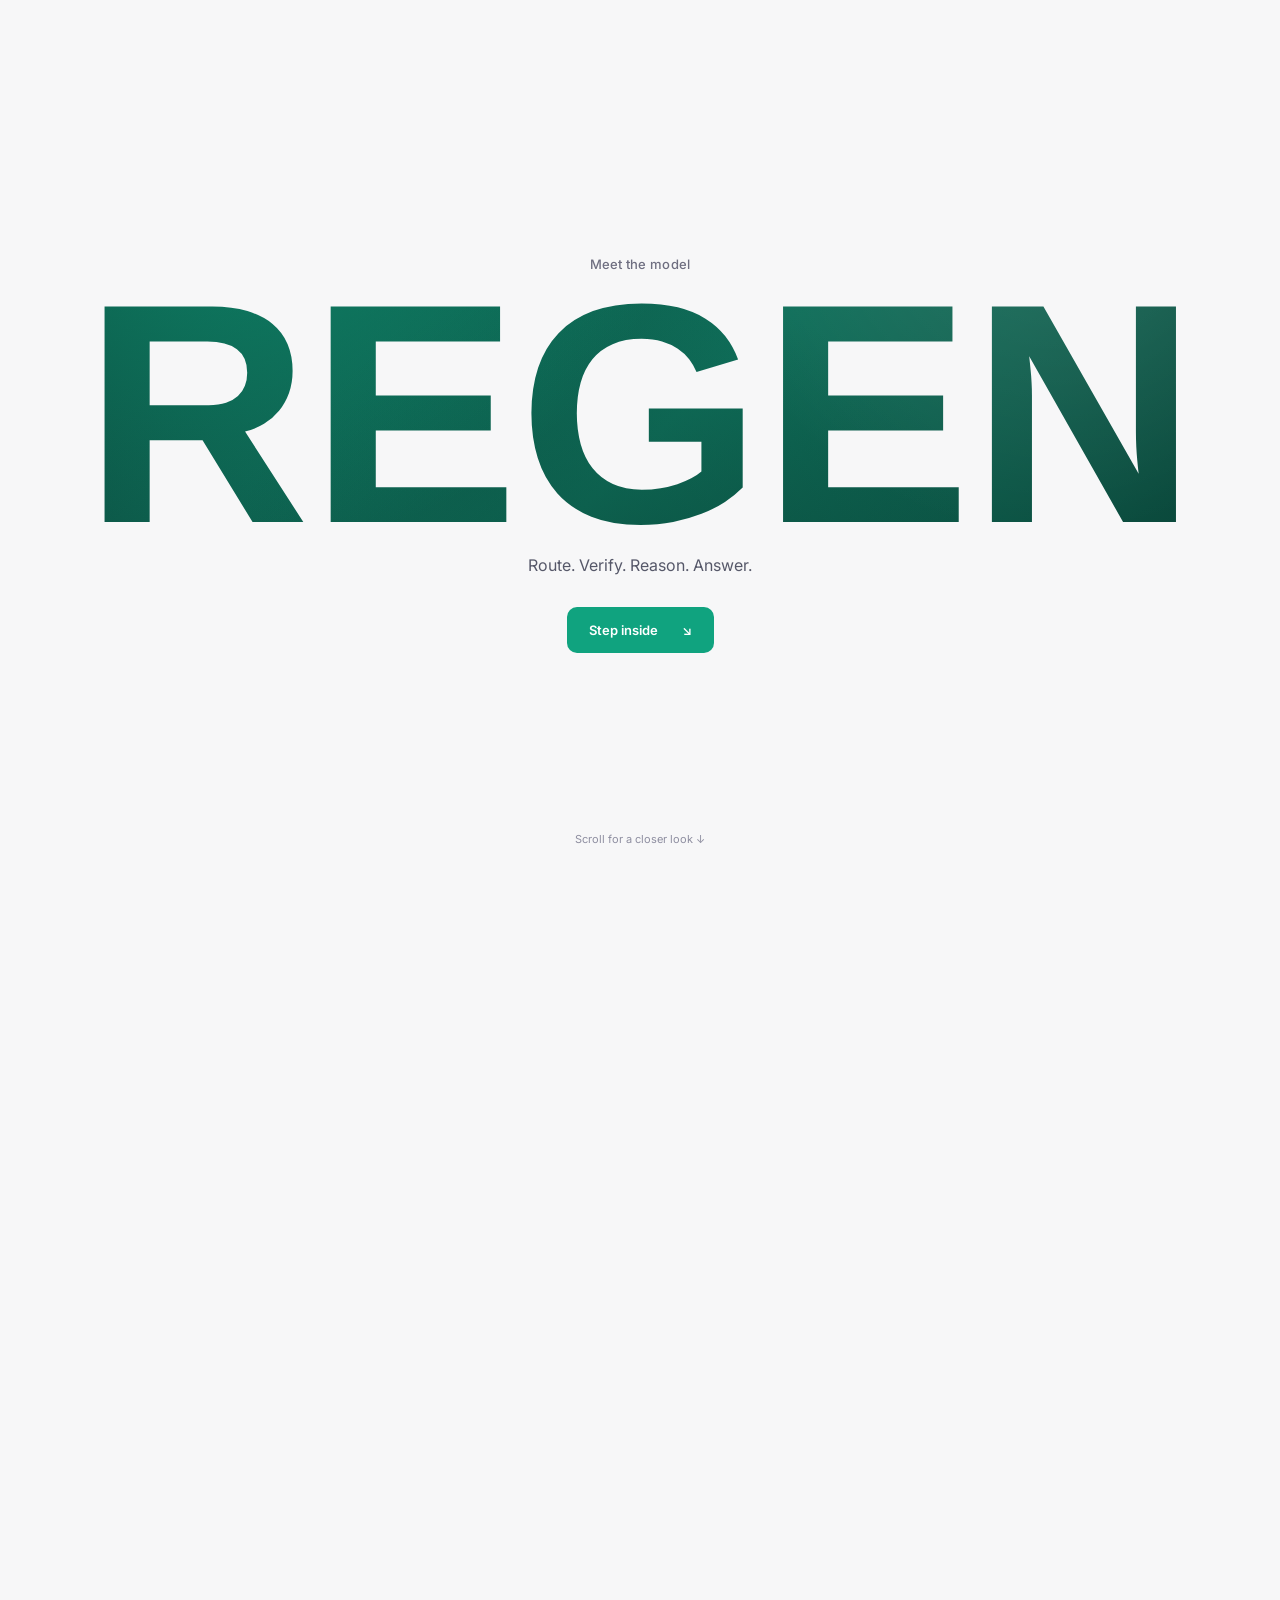
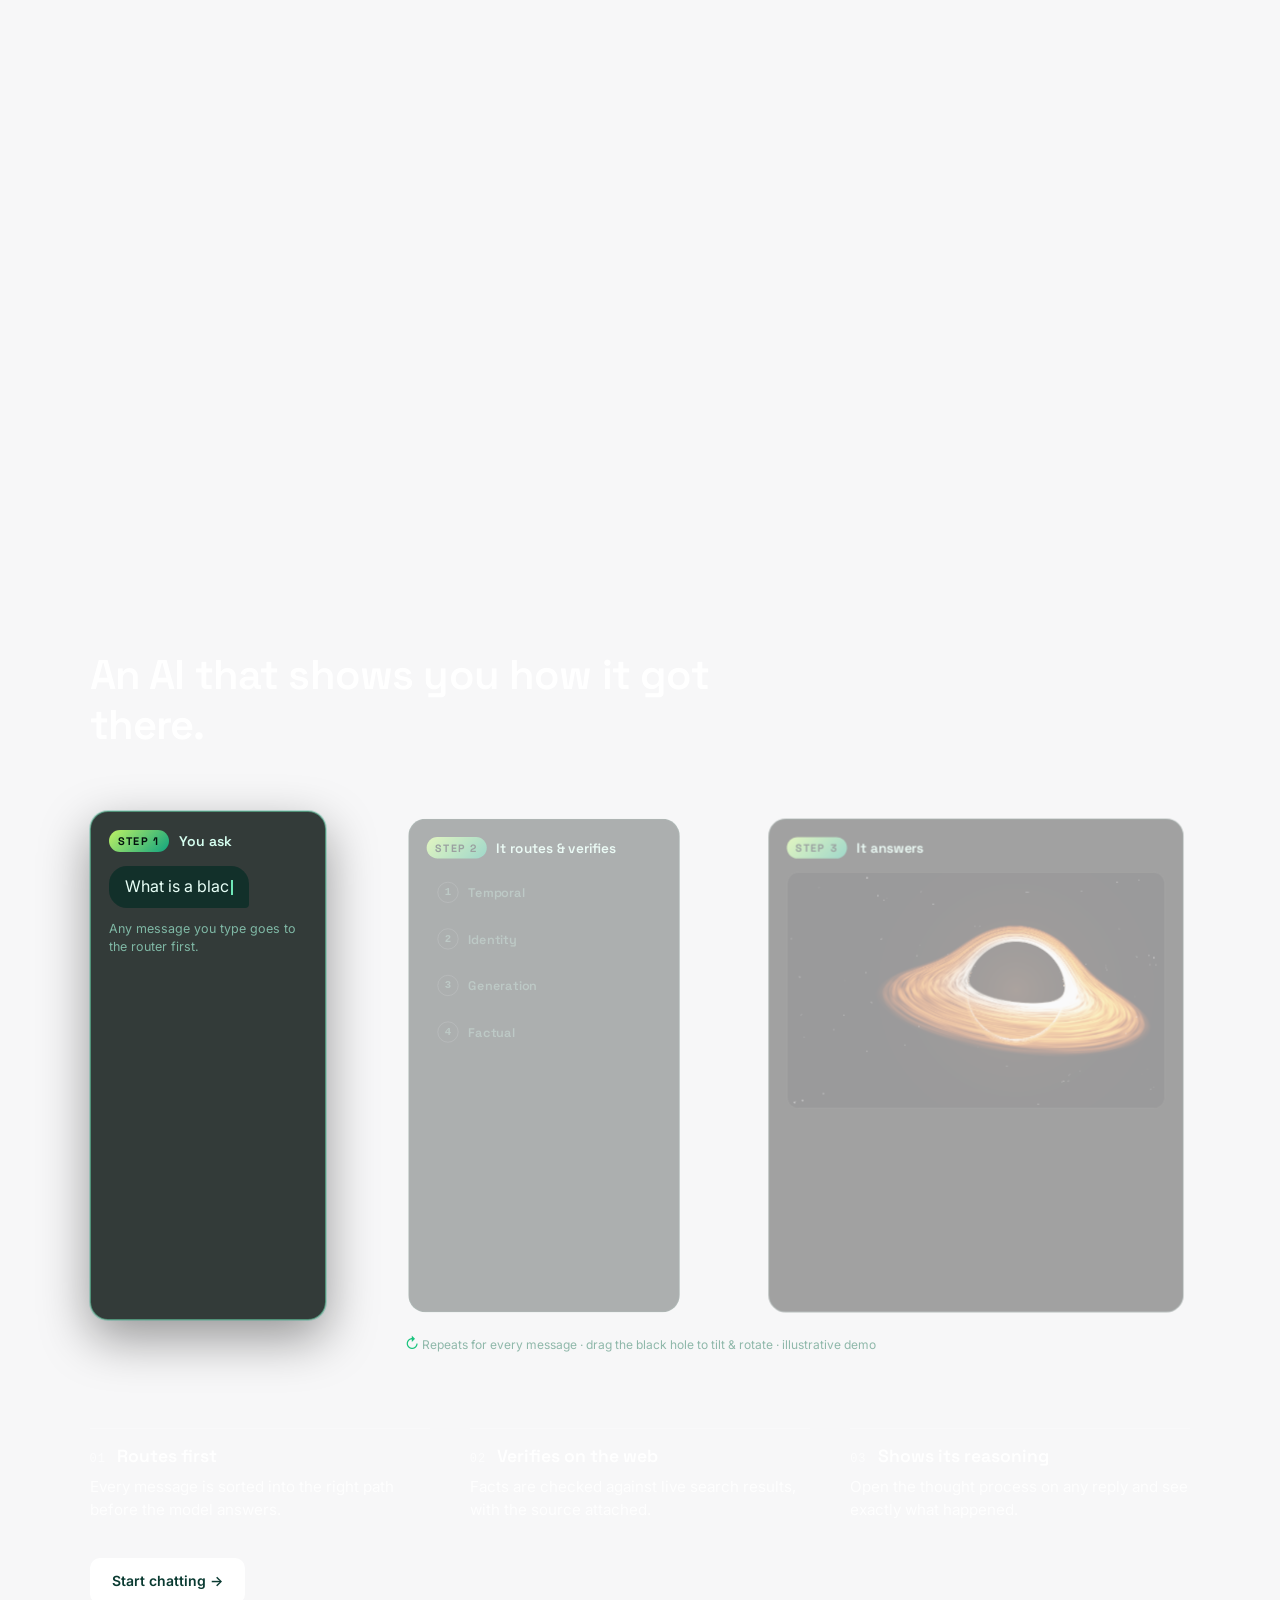
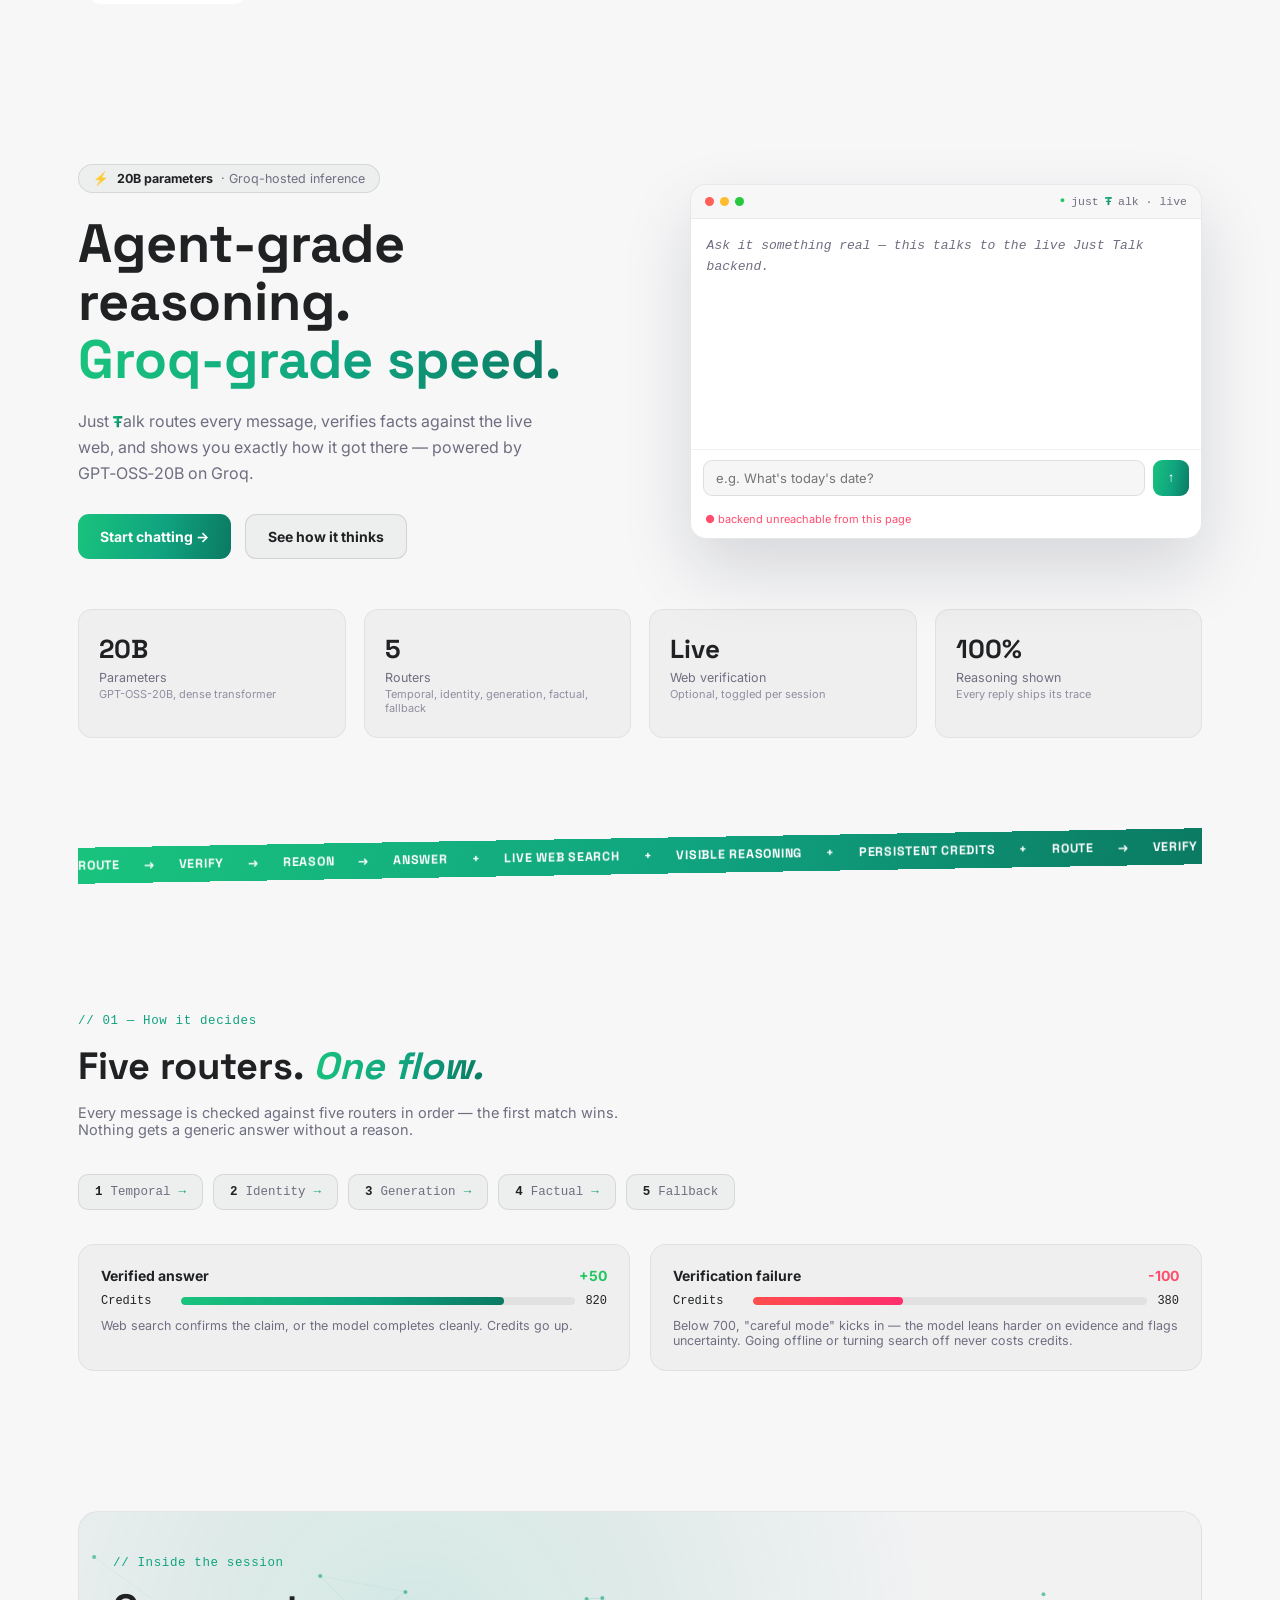
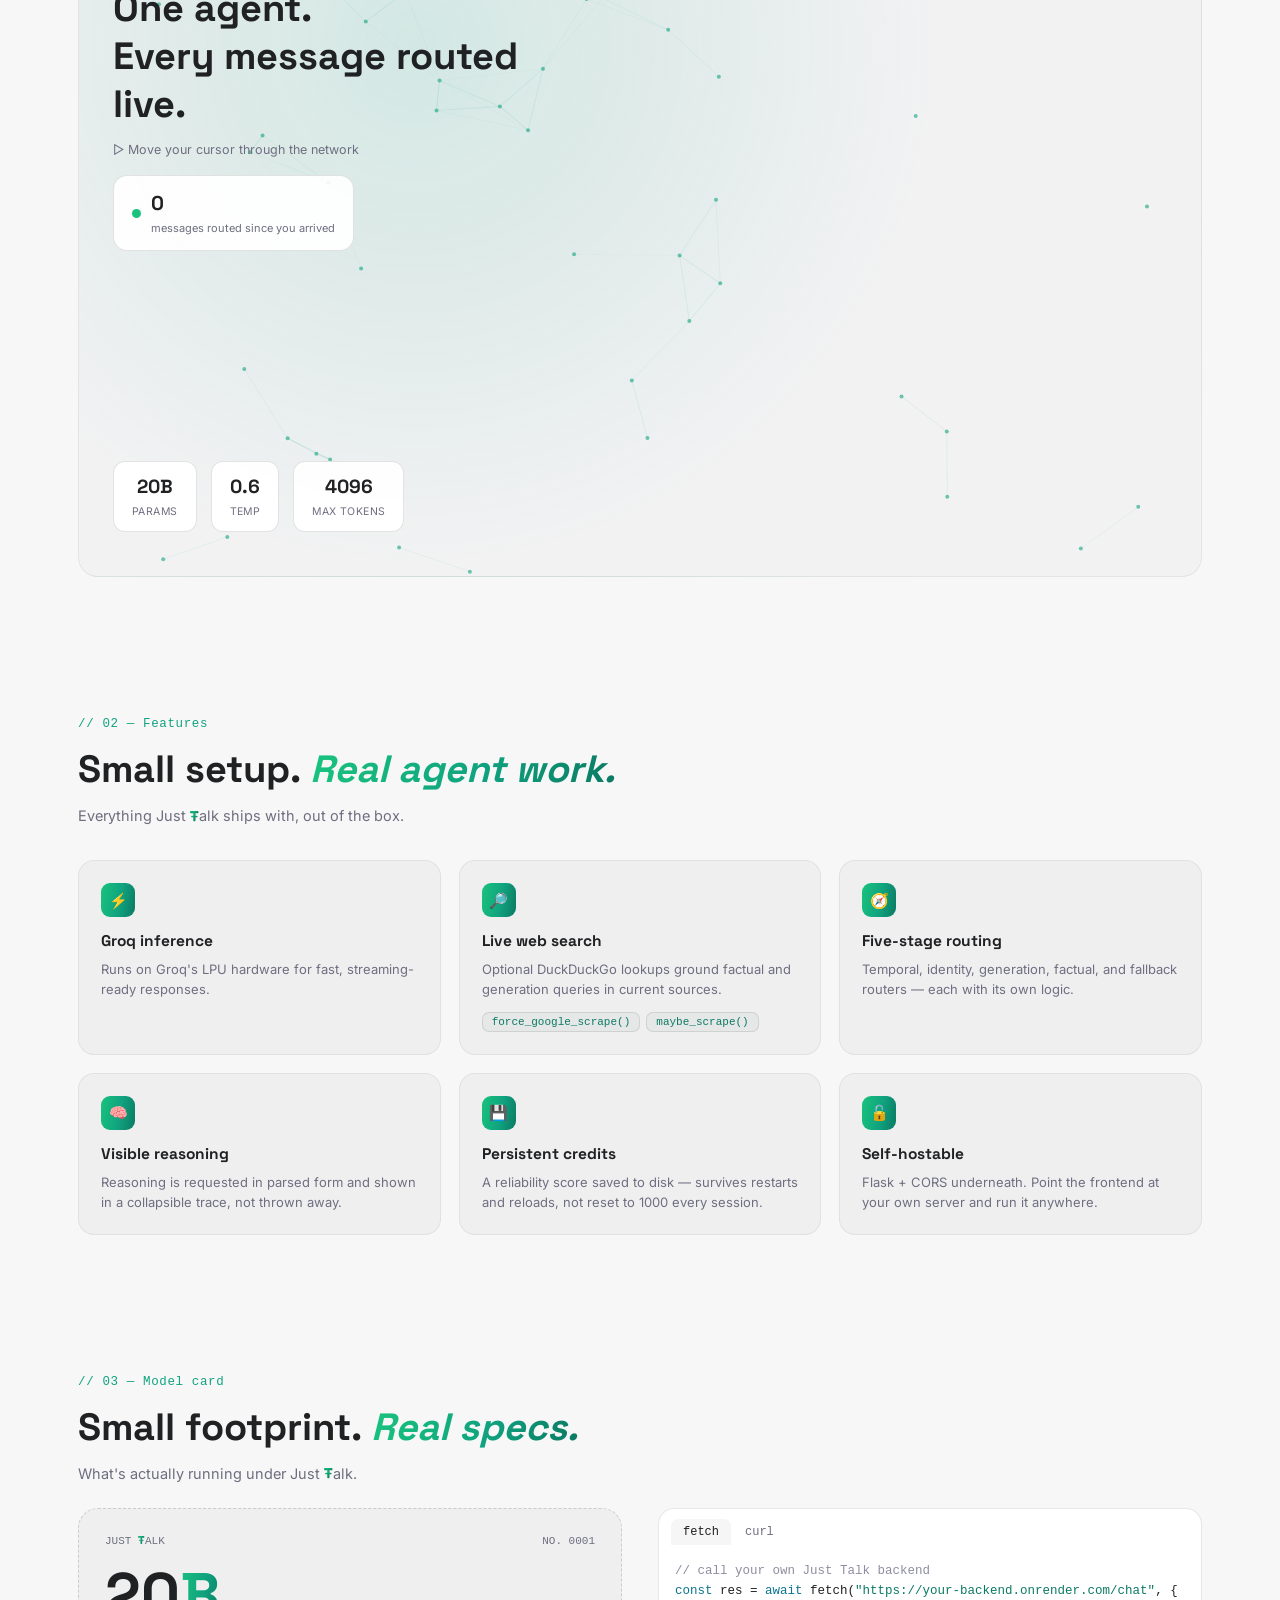
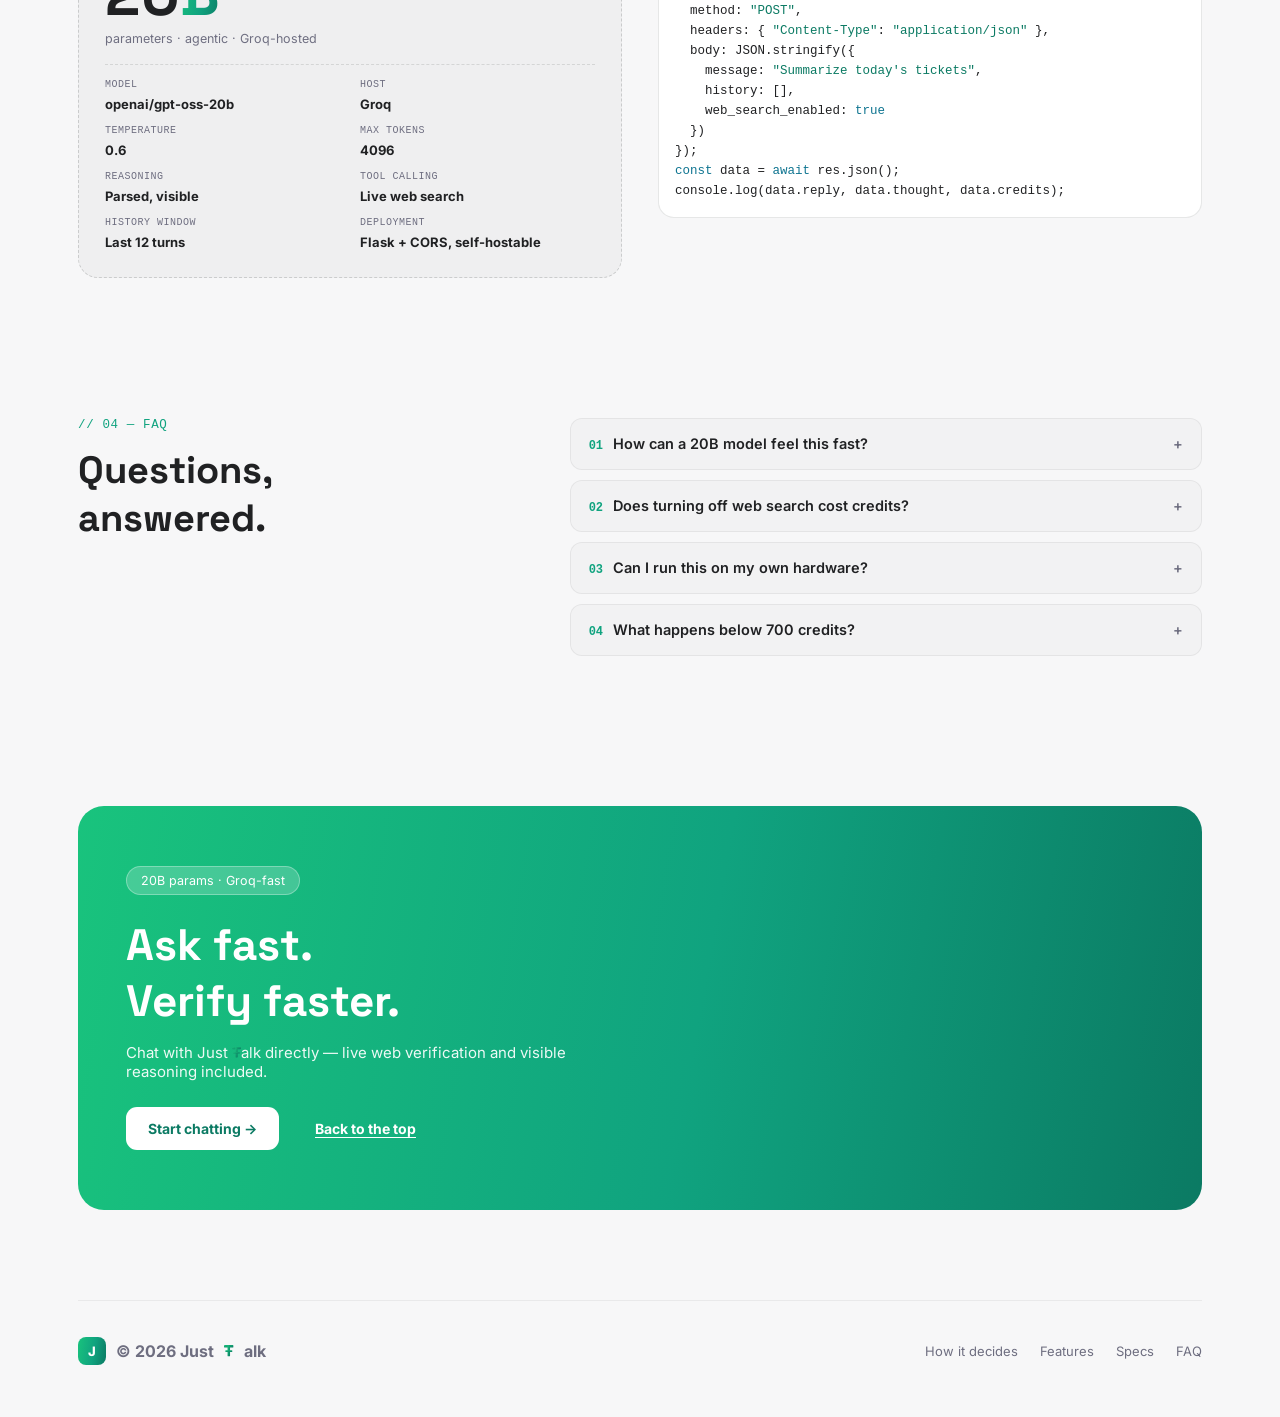
==== frontend/index.html @ a936b351 "update ui and landing demo" ====
<!DOCTYPE html>
<html lang="en">
<head>
<meta charset="UTF-8">
<meta name="viewport" content="width=device-width, initial-scale=1.0, maximum-scale=1">
<title>Just Talk — Agent-grade reasoning. Groq-grade speed.</title>
<link rel="preconnect" href="https://fonts.googleapis.com">
<link rel="preconnect" href="https://fonts.gstatic.com" crossorigin>
<link href="https://fonts.googleapis.com/css2?family=Space+Grotesk:wght@400;500;600;700&family=Inter:wght@400;500;600&display=swap" rel="stylesheet">
<link rel="stylesheet" href="index.css">




</head>
<body>
<svg width="0" height="0" style="position:absolute" aria-hidden="true"><defs><linearGradient id="tg" x1="0" y1="0" x2="1" y2="1"><stop offset="0" style="stop-color:var(--orange)"/><stop offset="1" style="stop-color:var(--violet)"/></linearGradient><symbol id="tsym" viewBox="0 0 20 24"><g fill="url(#tg)"><rect x="0" y="0" width="20" height="5.2" rx="1.8"/><rect x="7.4" y="0" width="5.2" height="24" rx="1.8"/><rect x="2.6" y="11.2" width="14.8" height="3.4" rx="1.4"/></g></symbol></defs></svg>

<div class="bg-glow"><span class="g1"></span><span class="g2"></span></div>

<header>
  <nav>
    <div class="brand"><span class="brand-mark">J</span> Just <svg class="tglyph" aria-hidden="true" viewBox="0 0 20 24"><use href="#tsym"/></svg>alk</div>
    <div class="nav-links nav-mobile-hide">
      <a href="#router">How it decides</a>
      <a href="#features">Features</a>
      <a href="#specs">Specs</a>
      <a href="#faq">FAQ</a>
    </div>
    <button class="theme-toggle" id="themeToggle" type="button" aria-label="Switch to light mode" title="Switch theme">
  <span class="theme-icon moon">☾</span><span class="theme-icon sun">☀</span>
</button>
<a class="nav-cta" href="app.html">Launch app →</a>
  </nav>
</header>

<!-- ================= REGEN PORTAL (scroll intro) ================= -->
<div id="regen-portal"></div>


<div class="wrap">

  <!-- ================= HERO ================= -->
  <section class="hero">
    <div class="hero-grid">
      <div>
        <div class="eyebrow">⚡ <b>20B parameters</b> · Groq-hosted inference</div>
        <h1>Agent-grade reasoning.<br><span class="hl">Groq-grade speed.</span></h1>
        <p class="lead">Just <svg class="tglyph" aria-hidden="true" viewBox="0 0 20 24"><use href="#tsym"/></svg>alk routes every message, verifies facts against the live web, and shows you exactly how it got there — powered by GPT‑OSS‑20B on Groq.</p>
        <div class="cta-row">
          <a class="btn btn-solid" href="app.html">Start chatting →</a>
          <a class="btn btn-ghost" href="#router">See how it thinks</a>
        </div>
      </div>

      <div class="term">
        <div class="term-top">
          <div class="dots"><span></span><span></span><span></span></div>
          <div class="term-live">just <svg class="tglyph" aria-hidden="true" viewBox="0 0 20 24"><use href="#tsym"/></svg>alk · live</div>
        </div>
        <div class="term-body" id="termBody">
          <div class="muted">Ask it something real — this talks to the live Just Talk backend.</div>
        </div>
        <div class="term-foot">
          <input id="termInput" type="text" placeholder="e.g. What's today's date?">
          <button id="termSend">↑</button>
        </div>
        <div class="term-meta">
          <span id="termStatus">● backend connecting…</span>
          <span id="termCredits"></span>
        </div>
      </div>
    </div>

    <div class="stats">
      <div class="stat-card"><div class="num">20B</div><div class="lbl">Parameters</div><div class="sub">GPT-OSS-20B, dense transformer</div></div>
      <div class="stat-card"><div class="num">5</div><div class="lbl">Routers</div><div class="sub">Temporal, identity, generation, factual, fallback</div></div>
      <div class="stat-card"><div class="num">Live</div><div class="lbl">Web verification</div><div class="sub">Optional, toggled per session</div></div>
      <div class="stat-card"><div class="num">100%</div><div class="lbl">Reasoning shown</div><div class="sub">Every reply ships its trace</div></div>
    </div>
  </section>

  <div class="marquee-wrap">
    <div class="marquee"><div class="mq-track">
      <span>ROUTE <b>→</b> VERIFY <b>→</b> REASON <b>→</b> ANSWER <b>+</b> LIVE WEB SEARCH <b>+</b> VISIBLE REASONING <b>+</b> PERSISTENT CREDITS <b>+</b></span>
      <span>ROUTE <b>→</b> VERIFY <b>→</b> REASON <b>→</b> ANSWER <b>+</b> LIVE WEB SEARCH <b>+</b> VISIBLE REASONING <b>+</b> PERSISTENT CREDITS <b>+</b></span>
    </div></div>
  </div>

  <!-- ================= ROUTER / CREDITS ================= -->
  <section class="block" id="router">
    <div class="eyebrow-tag">// 01 — How it decides</div>
    <h2>Five routers. <i>One flow.</i></h2>
    <p class="desc">Every message is checked against five routers in order — the first match wins. Nothing gets a generic answer without a reason.</p>

    <div class="router-flow">
      <div class="router-step"><b>1</b> Temporal <span class="router-arrow">→</span></div>
      <div class="router-step"><b>2</b> Identity <span class="router-arrow">→</span></div>
      <div class="router-step"><b>3</b> Generation <span class="router-arrow">→</span></div>
      <div class="router-step"><b>4</b> Factual <span class="router-arrow">→</span></div>
      <div class="router-step"><b>5</b> Fallback</div>
    </div>

    <div class="credit-demo">
      <div class="credit-card2">
        <h4>Verified answer <span style="color:var(--green)">+50</span></h4>
        <div class="bar-row"><span style="width:70px">Credits</span><div class="bar-track"><div class="bar-fill" style="width:82%"></div></div><span>820</span></div>
        <p style="color:var(--text-dim);font-size:12.5px;margin-top:8px;">Web search confirms the claim, or the model completes cleanly. Credits go up.</p>
      </div>
      <div class="credit-card2">
        <h4>Verification failure <span style="color:#ff4d6d">-100</span></h4>
        <div class="bar-row"><span style="width:70px">Credits</span><div class="bar-track"><div class="bar-fill neg" style="width:38%"></div></div><span>380</span></div>
        <p style="color:var(--text-dim);font-size:12.5px;margin-top:8px;">Below 700, "careful mode" kicks in — the model leans harder on evidence and flags uncertainty. Going offline or turning search off never costs credits.</p>
      </div>
    </div>
  </section>

  <!-- ================= NEURAL / ROUTER MAP ================= -->
  <section class="block">
    <div class="net-card">
      <canvas id="netCanvas"></canvas>
      <div class="net-copy">
        <div class="eyebrow-tag">// Inside the session</div>
        <h2>One agent.<br>Every message routed live.</h2>
        <div class="net-hint">▷ Move your cursor through the network</div>
      </div>
      <div class="net-counter">
        <span class="dot"></span>
        <div><b id="msgCounter">0</b><br><span>messages routed since you arrived</span></div>
      </div>
      <div class="net-stats">
        <div class="net-pill"><b>20B</b><span>PARAMS</span></div>
        <div class="net-pill"><b>0.6</b><span>TEMP</span></div>
        <div class="net-pill"><b>4096</b><span>MAX TOKENS</span></div>
      </div>
    </div>
  </section>

  <!-- ================= FEATURES ================= -->
  <section class="block" id="features">
    <div class="eyebrow-tag">// 02 — Features</div>
    <h2>Small setup. <i>Real agent work.</i></h2>
    <p class="desc">Everything Just <svg class="tglyph" aria-hidden="true" viewBox="0 0 20 24"><use href="#tsym"/></svg>alk ships with, out of the box.</p>

    <div class="feat-grid">
      <div class="feat-card">
        <div class="feat-icon">⚡</div>
        <h3>Groq inference</h3>
        <p>Runs on Groq's LPU hardware for fast, streaming-ready responses.</p>
      </div>
      <div class="feat-card">
        <div class="feat-icon">🔎</div>
        <h3>Live web search</h3>
        <p>Optional DuckDuckGo lookups ground factual and generation queries in current sources.</p>
        <div class="pill-row"><span class="pill">force_google_scrape()</span><span class="pill">maybe_scrape()</span></div>
      </div>
      <div class="feat-card">
        <div class="feat-icon">🧭</div>
        <h3>Five-stage routing</h3>
        <p>Temporal, identity, generation, factual, and fallback routers — each with its own logic.</p>
      </div>
      <div class="feat-card">
        <div class="feat-icon">🧠</div>
        <h3>Visible reasoning</h3>
        <p>Reasoning is requested in parsed form and shown in a collapsible trace, not thrown away.</p>
      </div>
      <div class="feat-card">
        <div class="feat-icon">💾</div>
        <h3>Persistent credits</h3>
        <p>A reliability score saved to disk — survives restarts and reloads, not reset to 1000 every session.</p>
      </div>
      <div class="feat-card">
        <div class="feat-icon">🔓</div>
        <h3>Self-hostable</h3>
        <p>Flask + CORS underneath. Point the frontend at your own server and run it anywhere.</p>
      </div>
    </div>
  </section>

  <!-- ================= SPECS ================= -->
  <section class="block" id="specs">
    <div class="eyebrow-tag">// 03 — Model card</div>
    <h2>Small footprint. <i>Real specs.</i></h2>
    <p class="desc" style="margin-bottom:26px;">What's actually running under Just <svg class="tglyph" aria-hidden="true" viewBox="0 0 20 24"><use href="#tsym"/></svg>alk.</p>

    <div class="specs-grid">
      <div class="ticket">
        <div class="ticket-top"><span>JUST <svg class="tglyph" aria-hidden="true" viewBox="0 0 20 24"><use href="#tsym"/></svg>ALK</span><span>NO. 0001</span></div>
        <div class="ticket-num">20<span>B</span></div>
        <div class="ticket-tag">parameters · agentic · Groq-hosted</div>
        <div class="ticket-rows">
          <div><span>MODEL</span><b>openai/gpt-oss-20b</b></div>
          <div><span>HOST</span><b>Groq</b></div>
          <div><span>TEMPERATURE</span><b>0.6</b></div>
          <div><span>MAX TOKENS</span><b>4096</b></div>
          <div><span>REASONING</span><b>Parsed, visible</b></div>
          <div><span>TOOL CALLING</span><b>Live web search</b></div>
          <div><span>HISTORY WINDOW</span><b>Last 12 turns</b></div>
          <div><span>DEPLOYMENT</span><b>Flask + CORS, self-hostable</b></div>
        </div>
      </div>

      <div class="code-panel">
        <div class="code-tabs"><div class="code-tab active">fetch</div><div class="code-tab">curl</div></div>
        <pre><span class="c">// call your own Just Talk backend</span>
<span class="k">const</span> res = <span class="k">await</span> fetch(<span class="s">"https://your-backend.onrender.com/chat"</span>, {
  method: <span class="s">"POST"</span>,
  headers: { <span class="s">"Content-Type"</span>: <span class="s">"application/json"</span> },
  body: JSON.stringify({
    message: <span class="s">"Summarize today's tickets"</span>,
    history: [],
    web_search_enabled: <span class="k">true</span>
  })
});
<span class="k">const</span> data = <span class="k">await</span> res.json();
console.log(data.reply, data.thought, data.credits);</pre>
      </div>
    </div>
  </section>

  <!-- ================= FAQ ================= -->
  <section class="block" id="faq">
    <div class="faq-grid">
      <div>
        <div class="eyebrow-tag">// 04 — FAQ</div>
        <h2>Questions,<br>answered.</h2>
      </div>
      <div>
        <div class="faq-item">
          <div class="faq-q"><span><span class="n">01</span>How can a 20B model feel this fast?</span><span class="plus">+</span></div>
          <div class="faq-a"><p>It runs on Groq's LPU inference hardware, which streams tokens far faster than typical GPU-hosted endpoints at this size.</p></div>
        </div>
        <div class="faq-item">
          <div class="faq-q"><span><span class="n">02</span>Does turning off web search cost credits?</span><span class="plus">+</span></div>
          <div class="faq-a"><p>No. Disabling search, or the search backend being unreachable, never deducts credits — only a genuine verification failure does.</p></div>
        </div>
        <div class="faq-item">
          <div class="faq-q"><span><span class="n">03</span>Can I run this on my own hardware?</span><span class="plus">+</span></div>
          <div class="faq-a"><p>Yes — it's a plain Flask app with CORS enabled. Point the frontend's API URL at wherever you deploy it.</p></div>
        </div>
        <div class="faq-item">
          <div class="faq-q"><span><span class="n">04</span>What happens below 700 credits?</span><span class="plus">+</span></div>
          <div class="faq-a"><p>"Careful mode" turns on: the system prompt asks the model to lean harder on web context and flag anything it isn't sure of.</p></div>
        </div>
      </div>
    </div>
  </section>

  <!-- ================= FINAL CTA ================= -->
  <section class="block">
    <div class="cta-panel">
      <div class="eyebrow">20B params · Groq-fast</div>
      <h2>Ask fast.<br>Verify faster.</h2>
      <p>Chat with Just <svg class="tglyph" aria-hidden="true" viewBox="0 0 20 24"><use href="#tsym"/></svg>alk directly — live web verification and visible reasoning included.</p>
      <div class="cta-row">
        <a class="btn btn-solid" href="app.html">Start chatting →</a>
        <a class="btn btn-ghost" href="#top">Back to the top</a>
      </div>
    </div>
  </section>

  <footer>
    <div class="brand"><span class="brand-mark">J</span> © 2026 Just <svg class="tglyph" aria-hidden="true" viewBox="0 0 20 24"><use href="#tsym"/></svg>alk</div>
    <div class="flinks">
      <a href="#router">How it decides</a>
      <a href="#features">Features</a>
      <a href="#specs">Specs</a>
      <a href="#faq">FAQ</a>
    </div>
  </footer>
</div>

<script src="index.js"></script>
<script src="demo.js"></script>


</body>
</html>
---- frontend/index.css ----
:root{
  --void:#f7f7f8; --panel:#ffffff; --panel-2:#f0f2f1; --line:#e3e6e5;
  --text:#202123; --text-dim:#6e6e80;
  --violet:#0b7a63; --pink:#10a37f; --orange:#19c37d;
  --grad: linear-gradient(100deg, var(--orange), var(--pink) 55%, var(--violet));
  --green:#22c55e;
}
*{box-sizing:border-box;margin:0;padding:0;}
html{scroll-behavior:smooth;}
body{font-family:'Inter',-apple-system,BlinkMacSystemFont,sans-serif;background:var(--void);color:var(--text);overflow-x:hidden;}
h1,h2,h3,.display{font-family:'Space Grotesk',sans-serif;}
a{color:inherit;text-decoration:none;}
img,canvas{display:block;}
.wrap{max-width:1180px;margin:0 auto;padding:0 28px;}

/* ---------- NAV ---------- */
header{position:sticky;top:0;z-index:50;background:rgba(255,255,255,.82);backdrop-filter:blur(16px);border-bottom:1px solid rgba(16,24,20,.06);}
nav{display:flex;align-items:center;justify-content:space-between;padding:16px 28px;max-width:1180px;margin:0 auto;}
.brand{display:flex;align-items:center;gap:10px;font-weight:700;font-size:16px;}
.brand-mark{width:28px;height:28px;border-radius:8px;background:var(--grad);display:flex;align-items:center;justify-content:center;color:#fff;font-weight:800;font-size:13px;}
.nav-links{display:flex;gap:28px;font-size:13.5px;color:var(--text-dim);}
.nav-links a:hover{color:var(--text);}
.nav-cta{background:var(--grad);color:#fff;padding:8px 16px;border-radius:9px;font-size:13px;font-weight:700;}
.nav-mobile-hide{display:flex;}
@media (max-width:760px){.nav-mobile-hide{display:none;}}

/* ---------- BACKDROP ---------- */
.bg-glow{position:fixed;inset:0;z-index:-1;overflow:hidden;pointer-events:none;}
.bg-glow span{position:absolute;border-radius:50%;filter:blur(110px);opacity:.16;}
.bg-glow .g1{width:50vw;height:50vw;background:var(--violet);top:-16%;right:-10%;}
.bg-glow .g2{width:40vw;height:40vw;background:var(--pink);bottom:10%;left:-12%;}

/* ---------- HERO ---------- */
.hero{padding:70px 0 40px;}
.hero-grid{display:grid;grid-template-columns:1.1fr 1fr;gap:48px;align-items:center;}
@media (max-width:900px){.hero-grid{grid-template-columns:1fr;}}
.eyebrow{display:inline-flex;align-items:center;gap:8px;background:rgba(16,24,20,.04);border:1px solid rgba(16,24,20,.10);padding:6px 14px;border-radius:30px;font-size:12.5px;color:var(--text-dim);margin-bottom:22px;}
.eyebrow b{color:var(--text);}
.hero h1{font-size:clamp(34px,5vw,54px);line-height:1.08;font-weight:700;margin-bottom:20px;}
.hero h1 .hl{background-image:var(--grad);-webkit-background-clip:text;background-clip:text;color:transparent;}
.hero p.lead{color:var(--text-dim);font-size:16px;line-height:1.6;max-width:46ch;margin-bottom:28px;}
.cta-row{display:flex;gap:14px;flex-wrap:wrap;}
.btn{padding:13px 22px;border-radius:11px;font-weight:700;font-size:14px;cursor:pointer;border:none;display:inline-flex;align-items:center;gap:8px;transition:.15s;}
.btn-solid{background:var(--grad);color:#fff;}
.btn-solid:hover{filter:brightness(1.08);}
.btn-ghost{background:rgba(16,24,20,.04);border:1px solid rgba(16,24,20,.12);color:var(--text);}
.btn-ghost:hover{background:rgba(16,24,20,.07);}

/* live terminal card */
.term{background:rgba(255,255,255,.9);border:1px solid rgba(16,24,20,.10);border-radius:16px;overflow:hidden;backdrop-filter:blur(16px);box-shadow:0 30px 70px rgba(16,24,40,.14);}
.term-top{display:flex;align-items:center;gap:10px;padding:10px 14px;background:rgba(16,24,20,.03);border-bottom:1px solid rgba(16,24,20,.06);}
.dots{display:flex;gap:6px;}
.dots span{width:9px;height:9px;border-radius:50%;}
.dots span:nth-child(1){background:#ff5f57;} .dots span:nth-child(2){background:#febc2e;} .dots span:nth-child(3){background:#28c840;}
.term-live{flex:1;font-family:'SFMono-Regular',Consolas,monospace;font-size:11.5px;color:var(--text-dim);display:flex;align-items:center;gap:6px;justify-content:flex-end;}
.term-live::before{content:"●";color:var(--green);animation:blink 1.6s ease-in-out infinite;font-size:9px;}
@keyframes blink{0%,100%{opacity:1;}50%{opacity:.2;}}
.term-body{padding:16px 16px 10px;font-family:'SFMono-Regular',Consolas,monospace;font-size:13px;line-height:1.65;min-height:230px;max-height:360px;overflow-y:auto;color:#202123;}
.term-body .prompt{color:#0b7a63;}
.term-body .muted{color:var(--text-dim);font-style:italic;}
.term-body .ok{color:var(--green);}
.term-foot{display:flex;align-items:center;gap:8px;padding:10px 12px;border-top:1px solid rgba(16,24,20,.06);}
.term-foot input{flex:1;background:rgba(16,24,20,.04);border:1px solid rgba(16,24,20,.10);border-radius:9px;padding:9px 12px;color:var(--text);font-size:13px;outline:none;font-family:inherit;}
.term-foot button{background:var(--grad);color:#fff;border:none;width:36px;height:36px;border-radius:9px;font-weight:800;cursor:pointer;flex-shrink:0;}
.term-meta{display:flex;justify-content:space-between;padding:6px 14px 12px;font-size:11px;color:#707078;}

/* ---------- STATS ---------- */
.stats{display:grid;grid-template-columns:repeat(4,1fr);gap:18px;margin:50px 0;}
@media (max-width:760px){.stats{grid-template-columns:repeat(2,1fr);}}
.stat-card{background:rgba(16,24,20,.03);border:1px solid rgba(16,24,20,.06);border-radius:14px;padding:22px 20px;}
.stat-card .num{font-family:'Space Grotesk';font-weight:700;font-size:26px;margin-bottom:4px;}
.stat-card .lbl{font-size:12.5px;color:var(--text-dim);}
.stat-card .sub{font-size:11px;color:#8e8ea0;margin-top:2px;}

/* ---------- MARQUEE ---------- */
.marquee-wrap{overflow:hidden;transform:rotate(-1deg);margin:10px 0 70px;}
.marquee{display:flex;white-space:nowrap;background:var(--grad);padding:10px 0;}
.mq-track{display:flex;gap:24px;animation:mq 20s linear infinite;padding-right:24px;}
.mq-track span{font-family:'Space Grotesk';font-weight:700;font-size:12.5px;letter-spacing:.06em;color:#fff;text-transform:uppercase;display:flex;gap:24px;align-items:center;}
@keyframes mq{from{transform:translateX(0);}to{transform:translateX(-50%);}}

/* ---------- SECTION SHELL ---------- */
section.block{padding:70px 0;}
.eyebrow-tag{font-family:'SFMono-Regular',Consolas,monospace;color:var(--pink);font-size:12.5px;letter-spacing:.05em;margin-bottom:14px;}
.block h2{font-size:clamp(26px,4vw,38px);font-weight:700;margin-bottom:14px;}
.block h2 i{font-style:italic;background-image:var(--grad);-webkit-background-clip:text;background-clip:text;color:transparent;}
.block > p.desc{color:var(--text-dim);font-size:14.5px;max-width:60ch;margin-bottom:36px;}

/* ---------- ROUTER FLOW ---------- */
.router-flow{display:flex;flex-wrap:wrap;gap:10px;margin-bottom:34px;}
.router-step{background:rgba(16,24,20,.04);border:1px solid rgba(16,24,20,.10);border-radius:10px;padding:10px 16px;font-family:'SFMono-Regular',Consolas,monospace;font-size:12.5px;color:var(--text-dim);display:flex;align-items:center;gap:8px;}
.router-step b{color:var(--text);}
.router-arrow{color:var(--pink);font-weight:700;}
.credit-demo{display:grid;grid-template-columns:1fr 1fr;gap:20px;}
@media (max-width:760px){.credit-demo{grid-template-columns:1fr;}}
.credit-card2{background:rgba(16,24,20,.03);border:1px solid rgba(16,24,20,.06);border-radius:16px;padding:22px;}
.credit-card2 h4{font-size:14px;margin-bottom:10px;display:flex;justify-content:space-between;}
.bar-row{display:flex;align-items:center;gap:10px;margin:10px 0;font-family:'SFMono-Regular',Consolas,monospace;font-size:12px;}
.bar-track{flex:1;height:8px;border-radius:6px;background:rgba(16,24,20,.06);overflow:hidden;}
.bar-fill{height:100%;border-radius:6px;background:var(--grad);}
.bar-fill.neg{background:linear-gradient(90deg,#ff4d4d,#ff2f6e);}

/* ---------- NEURAL / ROUTER CANVAS ---------- */
.net-card{position:relative;background:radial-gradient(circle at 30% 20%, rgba(16,163,127,.14), transparent 55%), rgba(16,24,20,.02);border:1px solid rgba(16,24,20,.06);border-radius:20px;padding:44px 34px;overflow:hidden;min-height:360px;}
.net-card canvas{position:absolute;inset:0;width:100%;height:100%;}
.net-card .net-copy{position:relative;z-index:2;max-width:440px;}
.net-hint{font-size:12.5px;color:var(--text-dim);display:flex;align-items:center;gap:6px;margin-top:10px;}
.net-stats{position:relative;z-index:2;display:flex;gap:14px;margin-top:210px;flex-wrap:wrap;}
.net-pill{background:rgba(255,255,255,.9);border:1px solid rgba(16,24,20,.12);border-radius:12px;padding:12px 18px;text-align:center;}
.net-pill b{display:block;font-family:'Space Grotesk';font-size:19px;}
.net-pill span{font-size:10.5px;color:var(--text-dim);letter-spacing:.04em;}
.net-counter{position:relative;z-index:2;background:rgba(255,255,255,.9);border:1px solid rgba(16,24,20,.12);border-radius:14px;padding:14px 18px;display:inline-flex;align-items:center;gap:10px;margin-top:18px;}
.net-counter .dot{width:9px;height:9px;border-radius:50%;background:var(--orange);animation:blink 1.4s ease-in-out infinite;}
.net-counter b{font-family:'Space Grotesk';font-size:20px;}
.net-counter span{font-size:11px;color:var(--text-dim);}

/* ---------- FEATURES ---------- */
.feat-grid{display:grid;grid-template-columns:repeat(3,1fr);gap:18px;}
@media (max-width:900px){.feat-grid{grid-template-columns:repeat(2,1fr);}}
@media (max-width:600px){.feat-grid{grid-template-columns:1fr;}}
.feat-card{background:rgba(16,24,20,.03);border:1px solid rgba(16,24,20,.06);border-radius:16px;padding:22px;transition:transform .2s ease, border-color .2s ease;}
.feat-card:hover{transform:translateY(-3px);border-color:rgba(16,24,20,.16);}
.feat-icon{width:34px;height:34px;border-radius:9px;background:var(--grad);display:flex;align-items:center;justify-content:center;font-size:15px;margin-bottom:14px;}
.feat-card h3{font-size:15.5px;margin-bottom:8px;}
.feat-card p{font-size:13px;color:var(--text-dim);line-height:1.55;}
.pill-row{display:flex;flex-wrap:wrap;gap:6px;margin-top:12px;}
.pill{background:rgba(16,24,20,.04);border:1px solid rgba(16,24,20,.10);border-radius:7px;padding:3px 9px;font-family:'SFMono-Regular',Consolas,monospace;font-size:11px;color:#0b7a63;}

/* ---------- SPECS / TICKET ---------- */
.specs-grid{display:grid;grid-template-columns:1fr 1fr;gap:36px;align-items:start;}
@media (max-width:900px){.specs-grid{grid-template-columns:1fr;}}
.ticket{background:rgba(16,24,20,.03);border:1.5px dashed rgba(16,24,20,.16);border-radius:20px;padding:26px;}
.ticket-top{display:flex;justify-content:space-between;font-family:'SFMono-Regular',Consolas,monospace;font-size:11px;color:var(--text-dim);margin-bottom:18px;}
.ticket-num{font-size:60px;font-weight:800;font-family:'Space Grotesk';line-height:1;}
.ticket-num span{background-image:var(--grad);-webkit-background-clip:text;background-clip:text;color:transparent;}
.ticket-tag{font-size:12.5px;color:var(--text-dim);margin:6px 0 18px;}
.ticket-rows{border-top:1px dashed rgba(16,24,20,.12);padding-top:14px;display:grid;grid-template-columns:1fr 1fr;gap:12px 20px;}
.ticket-rows div span{display:block;font-size:10px;color:var(--text-dim);letter-spacing:.05em;font-family:'SFMono-Regular',Consolas,monospace;margin-bottom:3px;}
.ticket-rows div b{font-size:13px;}
.code-panel{background:rgba(255,255,255,.9);border:1px solid rgba(16,24,20,.10);border-radius:16px;overflow:hidden;}
.code-tabs{display:flex;gap:2px;padding:10px 12px 0;}
.code-tab{font-size:12px;font-family:'SFMono-Regular',Consolas,monospace;color:var(--text-dim);padding:6px 12px;border-radius:7px 7px 0 0;cursor:pointer;}
.code-tab.active{background:rgba(16,24,20,.04);color:var(--text);}
.code-panel pre{margin:0;padding:16px;font-family:'SFMono-Regular',Consolas,monospace;font-size:12.5px;line-height:1.6;color:#202123;overflow-x:auto;}
.code-panel .k{color:#0e7490;} .code-panel .s{color:#0b7a63;} .code-panel .c{color:#8e8ea0;}

/* ---------- FAQ ---------- */
.faq-grid{display:grid;grid-template-columns:1fr 1.4fr;gap:40px;}
@media (max-width:900px){.faq-grid{grid-template-columns:1fr;}}
.faq-item{border:1px solid rgba(16,24,20,.06);border-radius:12px;margin-bottom:10px;overflow:hidden;background:rgba(16,24,20,.02);}
.faq-q{display:flex;justify-content:space-between;align-items:center;padding:16px 18px;cursor:pointer;font-size:14.5px;font-weight:600;}
.faq-q .n{color:var(--pink);font-family:'SFMono-Regular',Consolas,monospace;font-size:12px;margin-right:10px;}
.faq-a{max-height:0;overflow:hidden;transition:max-height .3s ease;}
.faq-a p{padding:0 18px 16px;color:var(--text-dim);font-size:13.5px;line-height:1.6;}
.faq-item.open .faq-a{max-height:220px;}
.faq-q .plus{transition:transform .2s ease;color:var(--text-dim);}
.faq-item.open .plus{transform:rotate(45deg);}

/* ---------- FINAL CTA ---------- */
.cta-panel{background:var(--grad);border-radius:26px;padding:60px 48px;position:relative;overflow:hidden;background-image:var(--grad), radial-gradient(circle, rgba(255,255,255,.22) 1px, transparent 1px);background-size:auto, 16px 16px;}
.cta-panel .eyebrow{background:rgba(255,255,255,.2);border-color:rgba(255,255,255,.3);color:#fff;}
.cta-panel .eyebrow b{color:#fff;}
.cta-panel h2{color:#fff;font-size:clamp(28px,4.4vw,44px);margin-bottom:14px;}
.cta-panel p{color:rgba(255,255,255,.92);max-width:52ch;margin-bottom:26px;font-size:15px;}
.cta-panel .btn-solid{background:#ffffff;color:#0b7a63;}
.cta-panel .btn-ghost{background:transparent;border:none;color:#fff;font-weight:700;text-decoration:underline;text-underline-offset:3px;}

footer{padding:36px 0 50px;display:flex;justify-content:space-between;align-items:center;flex-wrap:wrap;gap:14px;color:var(--text-dim);font-size:13px;border-top:1px solid rgba(16,24,20,.06);margin-top:20px;}
footer .flinks{display:flex;gap:22px;}
footer .flinks a:hover{color:var(--text);}

/* ---------- SCROLL-REVEAL NAV + THEME ---------- */
header{
  position:fixed;
  top:0;left:0;right:0;
  transform:translateY(-115%);
  opacity:0;
  pointer-events:none;
  transition:transform .65s cubic-bezier(.16,1,.3,1),opacity .45s ease;
  will-change:transform,opacity;
}
body.nav-visible header{
  transform:translateY(0);
  opacity:1;
  pointer-events:auto;
}
header::after{
  content:"";
  position:absolute;inset:0;
  background:linear-gradient(90deg,transparent,rgba(16,163,127,.08),transparent);
  transform:translateX(-100%);
  pointer-events:none;
}
body.nav-visible header::after{animation:nav-scan 1.1s cubic-bezier(.16,1,.3,1);}
@keyframes nav-scan{to{transform:translateX(100%)}}

.theme-toggle{
  position:relative;
  width:43px;height:43px;
  border:1px solid rgba(16,24,20,.12);
  border-radius:12px;
  background:rgba(16,24,20,.045);
  color:var(--text);
  cursor:pointer;
  display:inline-grid;
  place-items:center;
  overflow:hidden;
  transition:transform .25s ease,border-color .25s ease,background .25s ease;
}
.theme-toggle:hover{transform:translateY(-2px) rotate(4deg);border-color:rgba(16,163,127,.45)}
.theme-toggle .theme-icon{position:absolute;font-size:17px;transition:transform .45s cubic-bezier(.16,1,.3,1),opacity .3s}
.theme-toggle .sun{transform:translateY(25px) rotate(90deg);opacity:0}
.theme-toggle .moon{transform:translateY(0) rotate(0);opacity:1}
body.light-mode .theme-toggle .sun{transform:translateY(0) rotate(0);opacity:1}
body.light-mode .theme-toggle .moon{transform:translateY(-25px) rotate(-90deg);opacity:0}

body.dark-mode{
  --void:#050708; --panel:#0b1010; --panel-2:#0e1514; --line:#1b2926;
  --text:#eefaf7; --text-dim:#91aaa4;
  --violet:#20d9ae; --pink:#00cfa1; --orange:#75ffbf;
  --green:#35f2a1;
}
body.dark-mode .term,
body.dark-mode .code-panel{background:rgba(10,16,15,.84);border-color:rgba(117,255,191,.13)}
body.dark-mode .term-body,
body.dark-mode .code-panel pre{color:#e9faf5}
body.dark-mode .net-pill{background:rgba(10,16,15,.88);border-color:rgba(117,255,191,.14)}
body.dark-mode .btn-ghost{background:rgba(255,255,255,.045);border-color:rgba(255,255,255,.12)}
body.dark-mode .bg-glow span{opacity:.23}
body.dark-mode .stat-card,
body.dark-mode .feat-card,
body.dark-mode .credit-card2,
body.dark-mode .router-step,
body.dark-mode .faq-item,
body.dark-mode .ticket{background:rgba(255,255,255,.025);border-color:rgba(255,255,255,.08)}
body.dark-mode .eyebrow{background:rgba(255,255,255,.045);border-color:rgba(255,255,255,.1)}
body.dark-mode .term-foot input{background:rgba(255,255,255,.045);border-color:rgba(255,255,255,.1)}
body.dark-mode .bar-track{background:rgba(255,255,255,.08)}
@media(max-width:760px){header nav{padding:12px 16px}.theme-toggle{width:39px;height:39px}}

.theme-pulse::before{
  content:"";position:fixed;z-index:9999;pointer-events:none;
  inset:50%;width:10px;height:10px;border-radius:50%;
  background:var(--orange);
  box-shadow:0 0 0 0 rgba(117,255,191,.45);
  transform:translate(-50%,-50%);
  animation:theme-burst .7s cubic-bezier(.16,1,.3,1) forwards;
}
@keyframes theme-burst{
  0%{width:10px;height:10px;opacity:.75}
  100%{width:180vmax;height:180vmax;opacity:0}
}

/* --- Deep dark theme cleanup --- */
body.dark-mode{
  background:#050706 !important;
  color:var(--text);
}
body.dark-mode::selection{background:rgba(117,255,191,.25);color:#fff}

/* Header becomes a real dark glass bar in dark mode */
body.dark-mode header{
  background:rgba(4,8,7,.88) !important;
  border-bottom:1px solid rgba(117,255,191,.13) !important;
  box-shadow:0 10px 40px rgba(0,0,0,.28);
}
body.dark-mode .nav-links,
body.dark-mode .brand{color:var(--text)}
body.dark-mode .nav-links a{color:#91aaa4}
body.dark-mode .nav-links a:hover{color:#eefaf7}
body.dark-mode .nav-cta{box-shadow:0 0 24px rgba(32,217,174,.10)}
body.dark-mode .theme-toggle{
  background:rgba(255,255,255,.055);
  border-color:rgba(117,255,191,.18);
  color:#eefaf7;
}

/* Sections/cards that were still inheriting light surfaces */
body.dark-mode .net-card{
  background:
    radial-gradient(circle at 30% 20%,rgba(16,163,127,.11),transparent 55%),
    rgba(5,9,8,.94) !important;
  border-color:rgba(117,255,191,.12) !important;
  box-shadow:inset 0 1px 0 rgba(255,255,255,.025),0 20px 60px rgba(0,0,0,.20);
}
body.dark-mode .net-counter{
  background:rgba(7,13,12,.92) !important;
  border-color:rgba(117,255,191,.15) !important;
  color:#eefaf7;
}
body.dark-mode .net-counter span{color:#91aaa4}
body.dark-mode .net-pill{
  background:rgba(7,13,12,.92) !important;
  color:#eefaf7;
}
body.dark-mode .net-pill span{color:#91aaa4}

/* Terminal/code surfaces */
body.dark-mode .term,
body.dark-mode .code-panel,
body.dark-mode .stat-card,
body.dark-mode .feat-card,
body.dark-mode .credit-card2,
body.dark-mode .router-step,
body.dark-mode .faq-item,
body.dark-mode .ticket{
  box-shadow:inset 0 1px 0 rgba(255,255,255,.025),0 18px 50px rgba(0,0,0,.16);
}

/* Main REGEN portal: ONLY this area becomes true black space */
body.dark-mode #regen-portal{
  --gp-paper:#000 !important;
  --gp-field:#000 !important;
  background:#000 !important;
  color:#fff !important;
}
body.dark-mode #regen-portal [data-gp-field]{
  opacity:1 !important;
  background-color:#000 !important;
  background-image:
    radial-gradient(circle at 12% 18%,rgba(255,255,255,.90) 0 1px,transparent 1.5px),
    radial-gradient(circle at 76% 28%,rgba(255,255,255,.75) 0 1px,transparent 1.5px),
    radial-gradient(circle at 34% 72%,rgba(255,255,255,.65) 0 1px,transparent 1.5px),
    radial-gradient(circle at 88% 82%,rgba(255,255,255,.70) 0 1px,transparent 1.5px),
    radial-gradient(circle at 55% 45%,rgba(255,255,255,.55) 0 .8px,transparent 1.3px),
    radial-gradient(circle at 20% 88%,rgba(255,255,255,.55) 0 .8px,transparent 1.3px),
    radial-gradient(circle at 64% 8%,rgba(255,255,255,.55) 0 .8px,transparent 1.3px),
    radial-gradient(circle at 96% 52%,rgba(255,255,255,.55) 0 .8px,transparent 1.3px) !important;
  background-size:100% 100%,100% 100%,100% 100%,100% 100%,100% 100%,100% 100%,100% 100%,100% 100% !important;
}
body.dark-mode #regen-portal [data-gp-default-field]{
  opacity:0 !important;
}
body.dark-mode #regen-portal [data-gp-viewport],
body.dark-mode #regen-portal [data-gp-pin],
body.dark-mode #regen-portal [data-gp-content]{
  background-color:transparent !important;
}
body.dark-mode #regen-portal [data-gp-content]{
  color:#fff !important;
}
body.dark-mode #regen-portal [data-gp-caption],
body.dark-mode #regen-portal [data-gp-caption] *{
  color:#d7eee8 !important;
}

.tglyph{display:inline-block;height:.72em;width:.6em;vertical-align:baseline;margin:0 .02em 0 .01em;overflow:visible}
body.dark-mode .tglyph{filter:drop-shadow(0 0 .2em rgba(32,217,174,.6))}
.sky{position:absolute;inset:0;width:100%;height:100%;pointer-events:none;display:none}
body.dark-mode .sky{display:block}
header nav{position:relative;z-index:1}
.cta-panel>*:not(.sky){position:relative;z-index:1}
body.dark-mode header{background:linear-gradient(90deg,rgba(2,12,9,.95),rgba(5,30,23,.95) 50%,rgba(2,12,9,.95)) !important;border-bottom:1px solid rgba(117,255,191,.2) !important}
body.dark-mode .brand-mark{background:linear-gradient(145deg,#06352b,#0a5a47);color:#75ffbf;border:1px solid rgba(117,255,191,.4);position:relative;overflow:hidden;box-shadow:0 0 14px rgba(32,217,174,.25)}
body.dark-mode .brand-mark::after{content:"";position:absolute;width:18px;height:1.5px;top:3px;left:100%;background:linear-gradient(90deg,#fff,transparent);transform-origin:left center;opacity:0;animation:logoStar 5s ease-in infinite}
@keyframes logoStar{0%,70%{opacity:0;transform:translate(0,0) rotate(-35deg)}74%{opacity:1}92%{opacity:1;transform:translate(-44px,30px) rotate(-35deg)}100%{opacity:0;transform:translate(-44px,30px) rotate(-35deg)}}
body.dark-mode .btn-solid,body.dark-mode .nav-cta,body.dark-mode .term-foot button,body.dark-mode .marquee .mq-track span{color:#03130f}
body.dark-mode .term-body .prompt,body.dark-mode .pill{color:#75ffbf}
body.dark-mode .pill{background:rgba(255,255,255,.04);border-color:rgba(255,255,255,.1)}
body.dark-mode .code-panel .k{color:#7dd3fc}body.dark-mode .code-panel .s{color:#75ffbf}body.dark-mode .code-panel .c{color:#6f8a84}
body.dark-mode .code-tab.active{background:rgba(255,255,255,.07)}
body.dark-mode .term-top{background:rgba(255,255,255,.03);border-color:rgba(255,255,255,.07)}
body.dark-mode .term-meta,body.dark-mode .stat-card .sub{color:#7f9a94}
body.dark-mode .cta-panel{background-color:#052b23;background-image:radial-gradient(circle,rgba(117,255,191,.10) 1px,transparent 1px),radial-gradient(circle at 15% 0%,rgba(32,217,174,.28),transparent 45%),radial-gradient(circle at 90% 100%,rgba(117,255,191,.16),transparent 40%),linear-gradient(135deg,#041f19,#0a4637 55%,#04231c);background-size:16px 16px,auto,auto,auto;border:1px solid rgba(117,255,191,.16)}
body.dark-mode #regen-portal{--gp-paper:#020504 !important;--gp-field:#06241d !important;background:#020504 !important}
body.dark-mode #regen-portal [data-gp-field]{background-color:#06241d !important;background-image:radial-gradient(circle at 12% 18%,rgba(255,255,255,0.9) 0 1px,transparent 1.5px),radial-gradient(circle at 76% 28%,rgba(255,255,255,0.75) 0 1px,transparent 1.5px),radial-gradient(circle at 34% 72%,rgba(255,255,255,0.65) 0 1px,transparent 1.5px),radial-gradient(circle at 88% 82%,rgba(255,255,255,0.7) 0 1px,transparent 1.5px),radial-gradient(circle at 55% 45%,rgba(255,255,255,0.55) 0 1px,transparent 1.5px),radial-gradient(circle at 20% 88%,rgba(255,255,255,0.55) 0 1px,transparent 1.5px),radial-gradient(circle at 64% 8%,rgba(255,255,255,0.55) 0 1px,transparent 1.5px),radial-gradient(circle at 96% 52%,rgba(255,255,255,0.55) 0 1px,transparent 1.5px),radial-gradient(circle at 18% 10%,rgba(32,217,174,.45),transparent 40%),radial-gradient(circle at 85% 80%,rgba(16,163,127,.35),transparent 45%),linear-gradient(135deg,#052a22,#0b4a3b 50%,#041d17) !important}
body.dark-mode #regen-portal [data-gp-front] p{color:#a9c9c1 !important}
body.dark-mode #regen-portal [data-gp-front] span{color:#7f9a94 !important}
body.dark-mode #regen-portal [data-gp-caption] a[data-gp-enter],body.dark-mode #regen-portal [data-gp-caption] a[data-gp-enter] span{color:#03130f !important}
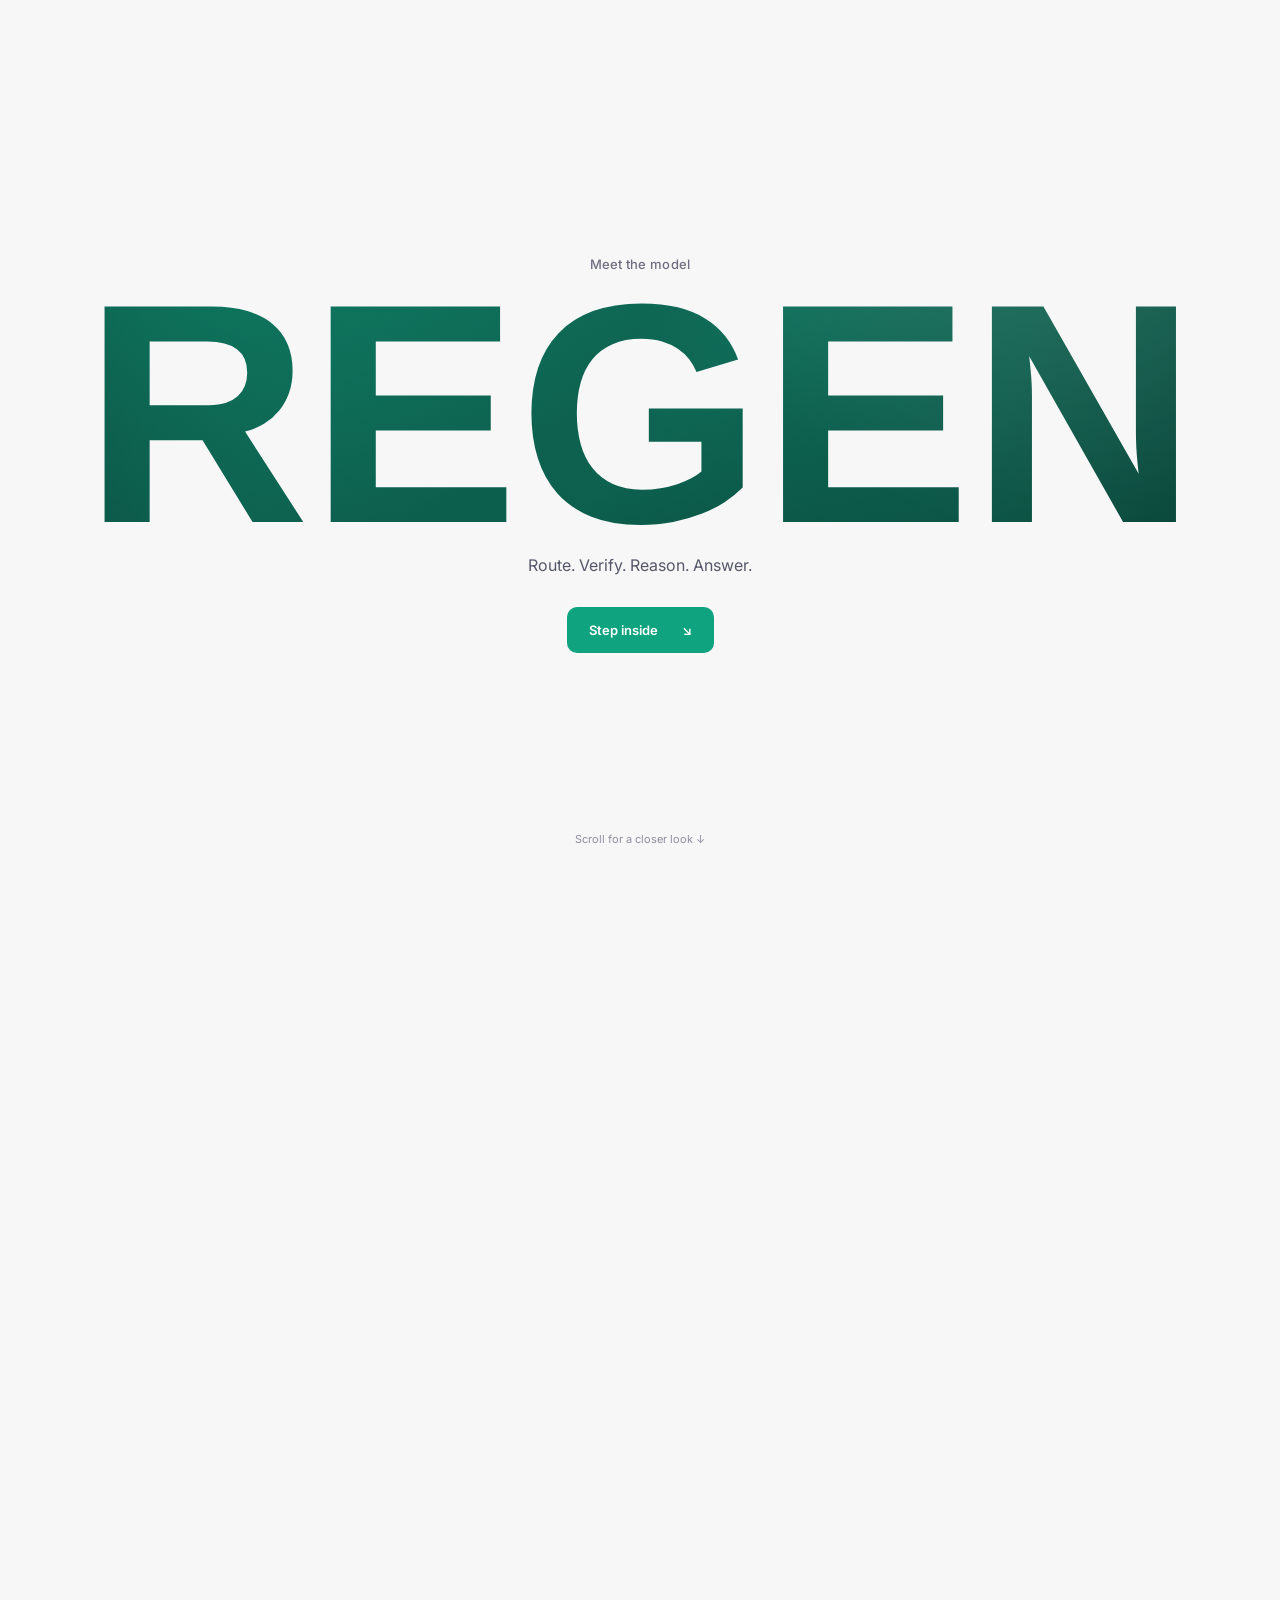
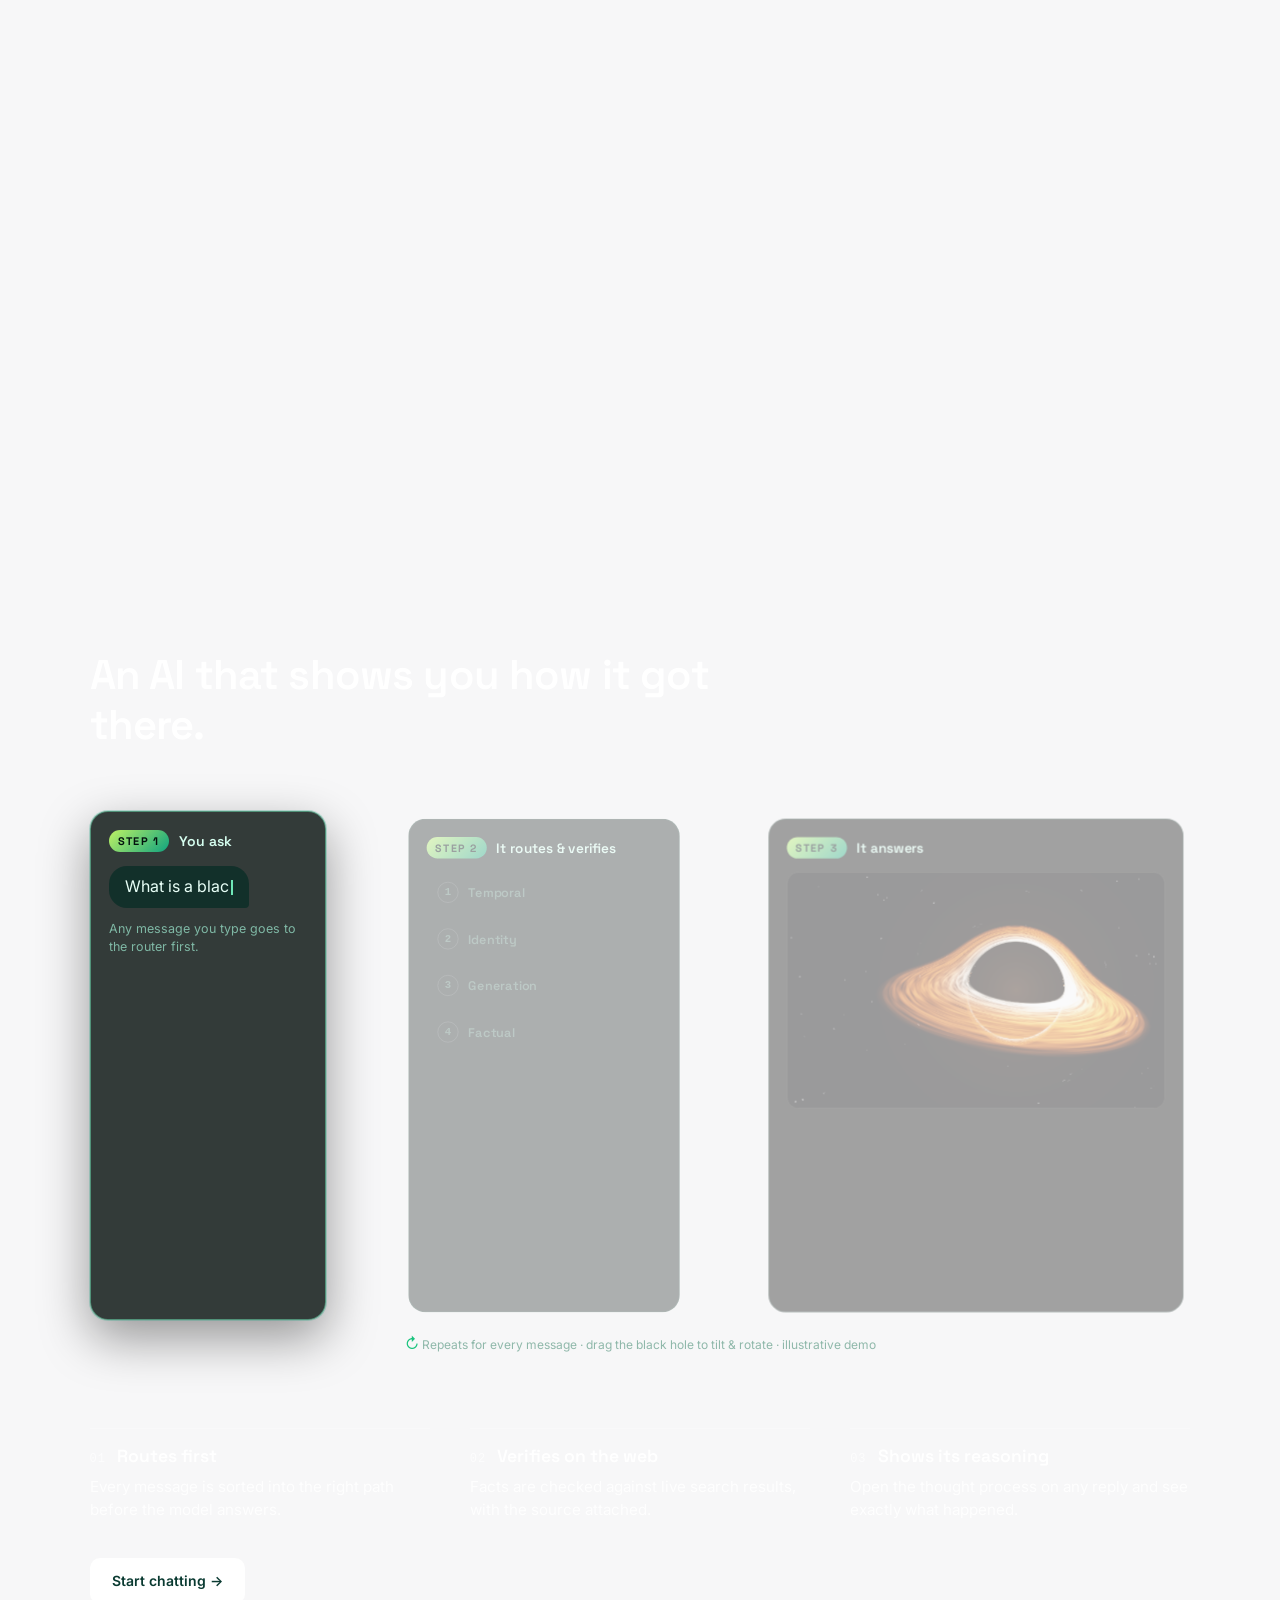
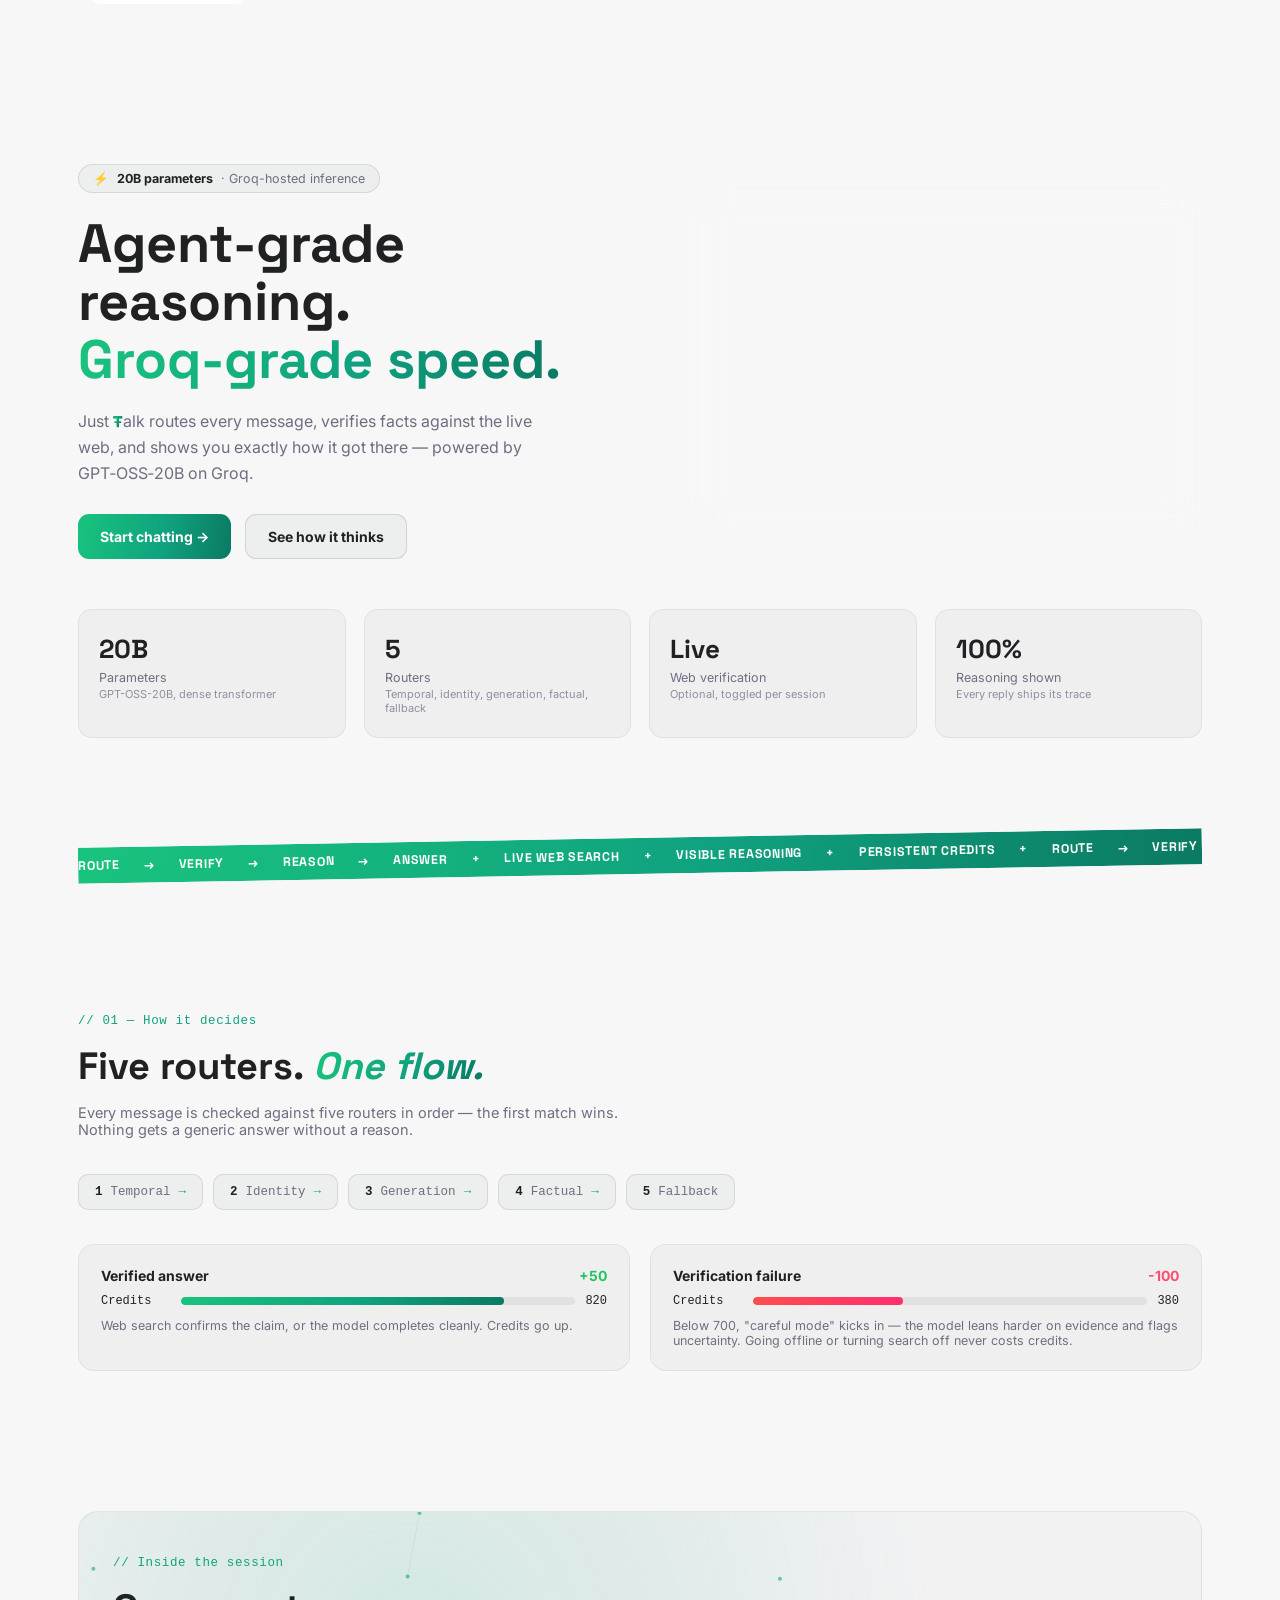
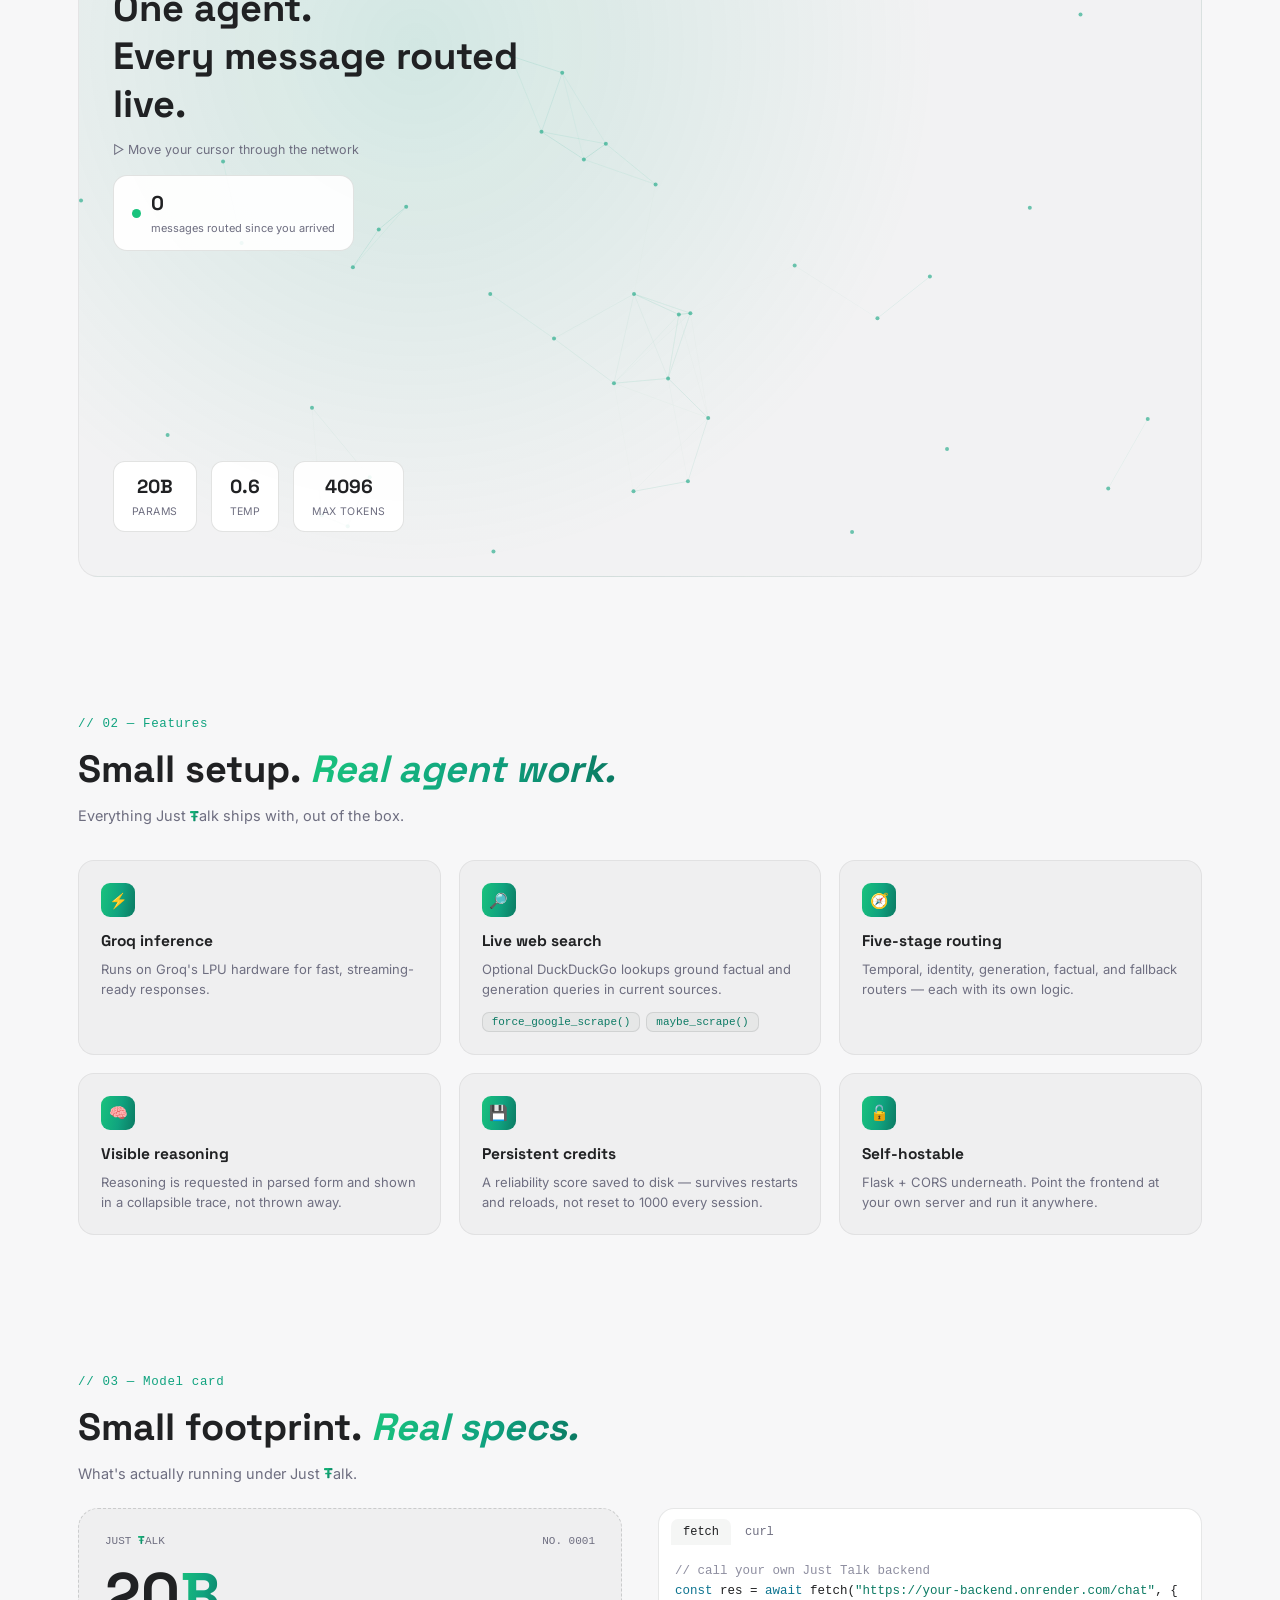
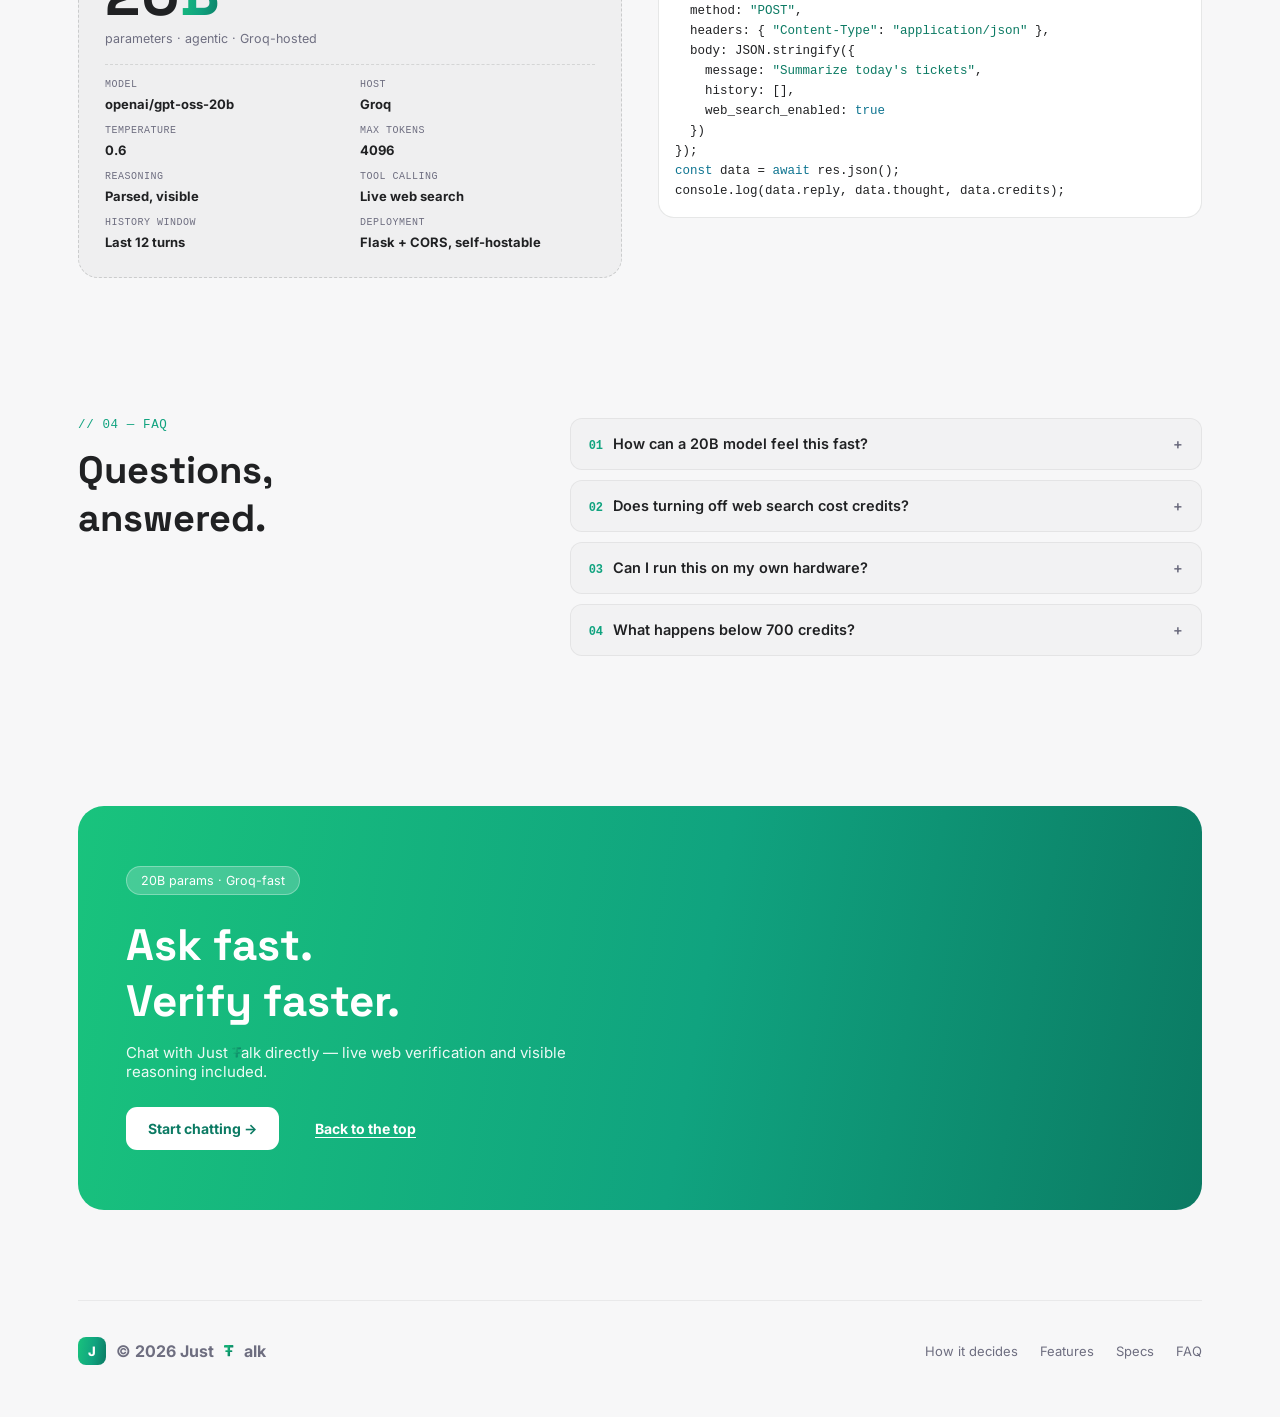
==== commit b44e04db: "Update viewport meta tag for better responsiveness" ====
--- a/frontend/index.html
+++ b/frontend/index.html
@@ -2,7 +2,7 @@
 <html lang="en">
 <head>
 <meta charset="UTF-8">
-<meta name="viewport" content="width=device-width, initial-scale=1.0, maximum-scale=1">
+<meta name="viewport" content="width=device-width, initial-scale=1, viewport-fit=cover, interactive-widget=resizes-content">
 <title>Just Talk — Agent-grade reasoning. Groq-grade speed.</title>
 <link rel="preconnect" href="https://fonts.googleapis.com">
 <link rel="preconnect" href="https://fonts.gstatic.com" crossorigin>
--- a/frontend/index.css
+++ b/frontend/index.css
@@ -367,3 +367,104 @@
 body.dark-mode #regen-portal [data-gp-front] p{color:#a9c9c1 !important}
 body.dark-mode #regen-portal [data-gp-front] span{color:#7f9a94 !important}
 body.dark-mode #regen-portal [data-gp-caption] a[data-gp-enter],body.dark-mode #regen-portal [data-gp-caption] a[data-gp-enter] span{color:#03130f !important}
+
+
+/* =========================================================================
+   MOBILE + TABLET LAYER (landing page)
+   ========================================================================= */
+html{-webkit-text-size-adjust:100%;text-size-adjust:100%;overflow-x:hidden;}
+body{max-width:100%;}
+button,a,.faq-q,.code-tab{touch-action:manipulation;}
+header{padding-top:env(safe-area-inset-top,0px);}
+.wrap{padding-left:max(28px,env(safe-area-inset-left,0px));padding-right:max(28px,env(safe-area-inset-right,0px));}
+footer{padding-bottom:calc(50px + env(safe-area-inset-bottom,0px));}
+
+/* inputs: 16px stops iOS from zooming the page when the demo terminal is focused */
+@media (pointer:coarse){
+  .term-foot input{font-size:16px;}
+  .term-foot button{width:44px;height:44px;}
+  .theme-toggle{width:44px;height:44px;}
+  .btn{min-height:46px;}
+  .faq-q{min-height:48px;}
+  .code-tab{padding:9px 14px;}
+}
+@media (hover:none){
+  .feat-card:hover,.theme-toggle:hover{transform:none;}
+}
+
+/* tablets */
+@media (min-width:761px) and (max-width:1100px){
+  .nav-links{gap:18px;font-size:13px;}
+  .hero{padding:56px 0 30px;}
+  .hero-grid{gap:34px;}
+  .hero p.lead{max-width:56ch;}
+  .term{max-width:680px;width:100%;margin:0 auto;}
+  section.block{padding:56px 0;}
+  .net-stats{margin-top:190px;}
+}
+
+/* phones */
+@media (max-width:760px){
+  .wrap{padding-left:max(18px,env(safe-area-inset-left,0px));padding-right:max(18px,env(safe-area-inset-right,0px));}
+  header nav{padding-left:max(14px,env(safe-area-inset-left,0px));padding-right:max(14px,env(safe-area-inset-right,0px));gap:10px;}
+  .brand{font-size:15px;white-space:nowrap;}
+  .nav-cta{padding:10px 14px;font-size:12.5px;white-space:nowrap;}
+
+  .hero{padding:34px 0 24px;}
+  .hero-grid{gap:30px;}
+  .hero h1{margin-bottom:14px;}
+  .hero p.lead{font-size:15px;margin-bottom:22px;}
+  .cta-row{gap:10px;}
+  .cta-row .btn{flex:1 1 100%;justify-content:center;}
+  .eyebrow{font-size:11.5px;padding:5px 12px;margin-bottom:16px;}
+
+  .term-body{min-height:200px;max-height:300px;font-size:12.5px;padding:14px 14px 8px;}
+  .term-meta{flex-wrap:wrap;gap:4px;}
+
+  .stats{gap:12px;margin:34px 0;}
+  .stat-card{padding:16px 14px;}
+  .stat-card .num{font-size:22px;}
+
+  .marquee-wrap{margin:6px -6px 44px;}
+  section.block{padding:44px 0;}
+  .block > p.desc{margin-bottom:26px;}
+
+  .router-step{padding:8px 12px;font-size:12px;}
+  .credit-card2{padding:18px;}
+
+  .net-card{padding:28px 20px;min-height:0;border-radius:16px;}
+  .net-stats{margin-top:150px;gap:10px;}
+  .net-pill{padding:10px 14px;flex:1 1 0;min-width:84px;}
+  .net-pill b{font-size:17px;}
+
+  .feat-card{padding:18px;}
+  .ticket{padding:20px;}
+  .ticket-num{font-size:52px;}
+  .ticket-rows{gap:12px 14px;}
+  .ticket-rows div b{overflow-wrap:anywhere;}
+  .code-panel pre{font-size:11.5px;padding:14px;}
+
+  .faq-item.open .faq-a{max-height:420px;}   /* 220px clipped the answers once text wraps on narrow screens */
+  .faq-q{padding:14px 16px;font-size:14px;gap:12px;}
+  .faq-q .plus{flex-shrink:0;}
+
+  .cta-panel{padding:38px 22px;border-radius:20px;}
+  .cta-panel p{font-size:14.5px;}
+  footer{flex-direction:column;align-items:flex-start;}
+  footer .flinks{flex-wrap:wrap;gap:12px 20px;}
+}
+@media (max-width:380px){
+  .stats{grid-template-columns:1fr 1fr;}
+  .ticket-rows{grid-template-columns:1fr;}
+  .brand{font-size:14px;}
+  .nav-cta{padding:9px 11px;}
+}
+@media (max-width:900px){
+  .bg-glow span{filter:blur(70px);}
+}
+
+/* touch: the "Choose a letter" picker overlapped the "Scroll for a closer look" hint in the REGEN intro */
+@media (pointer:coarse){
+  #regen-portal [data-gp-touch-picker]{bottom:calc(18px + env(safe-area-inset-bottom,0px)) !important;}
+  #regen-portal [data-gp-front] span{inset:auto 24px calc(84px + env(safe-area-inset-bottom,0px)) !important;}
+}
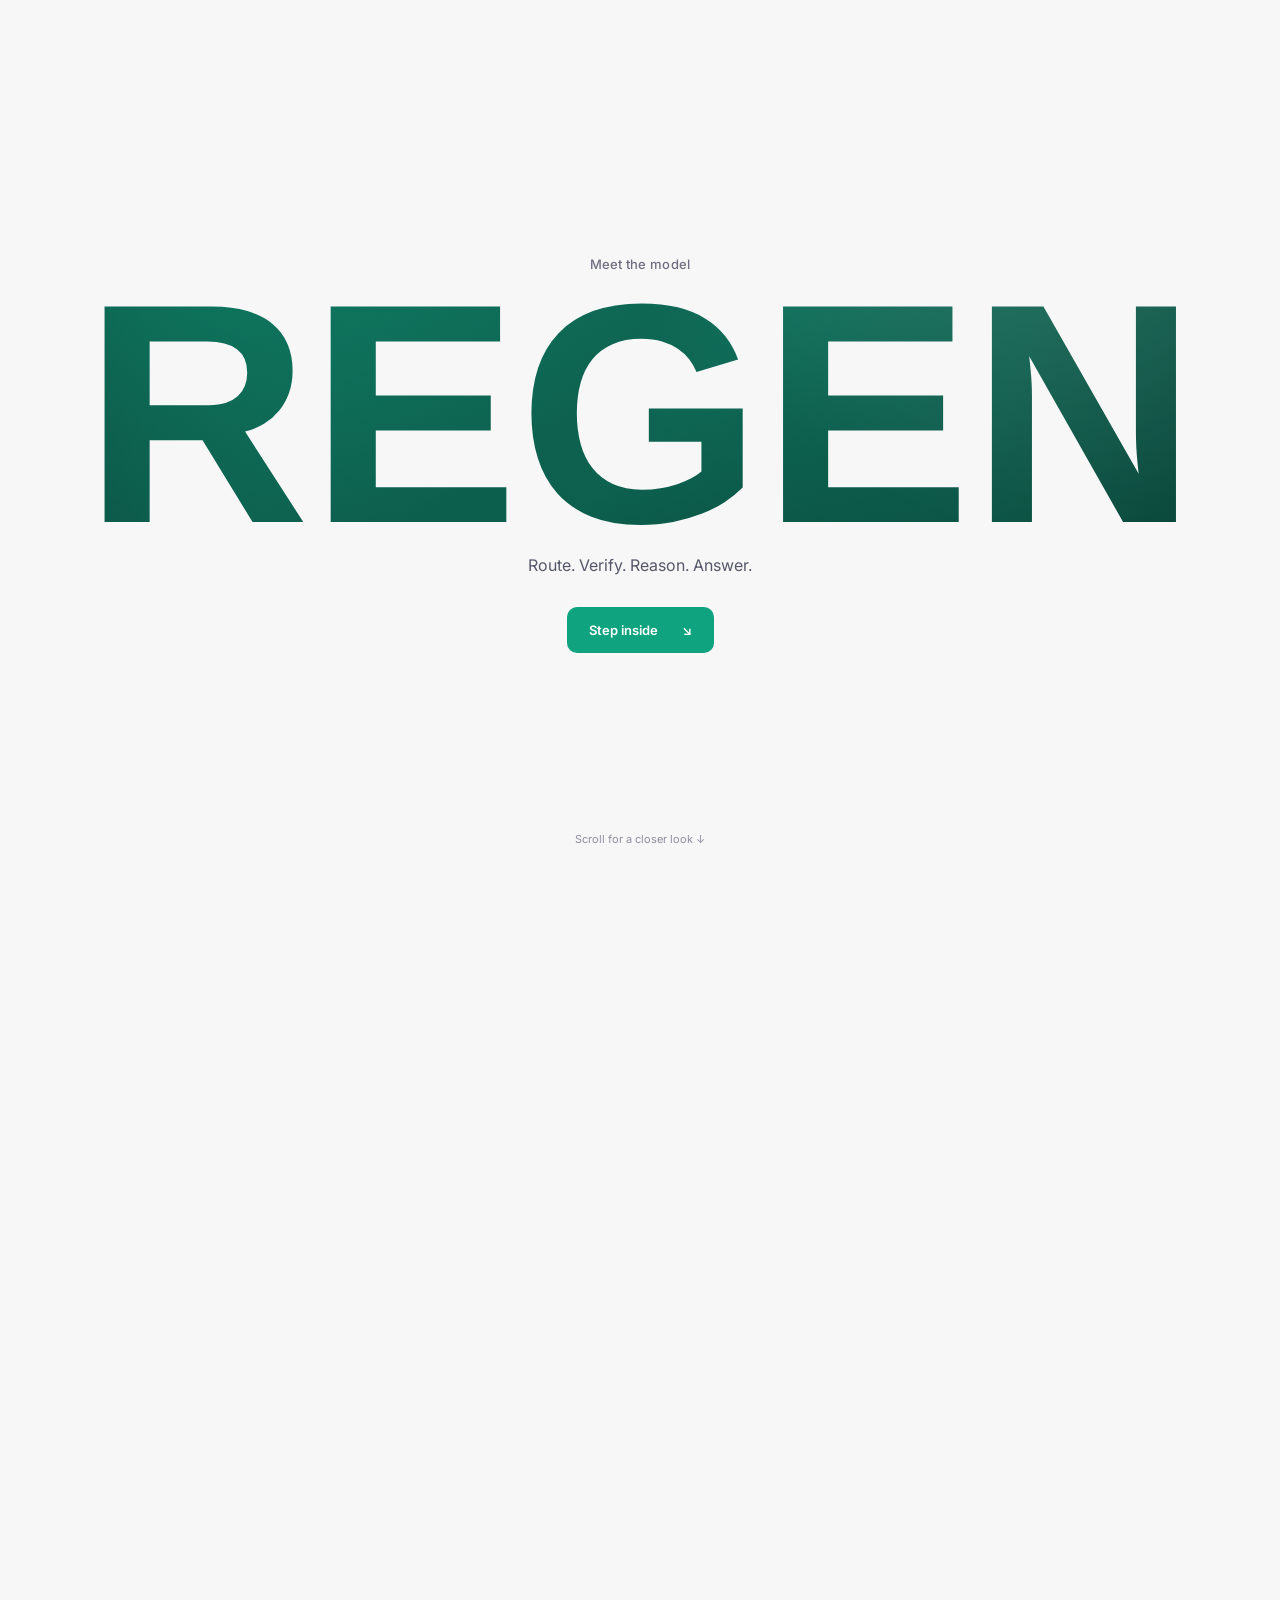
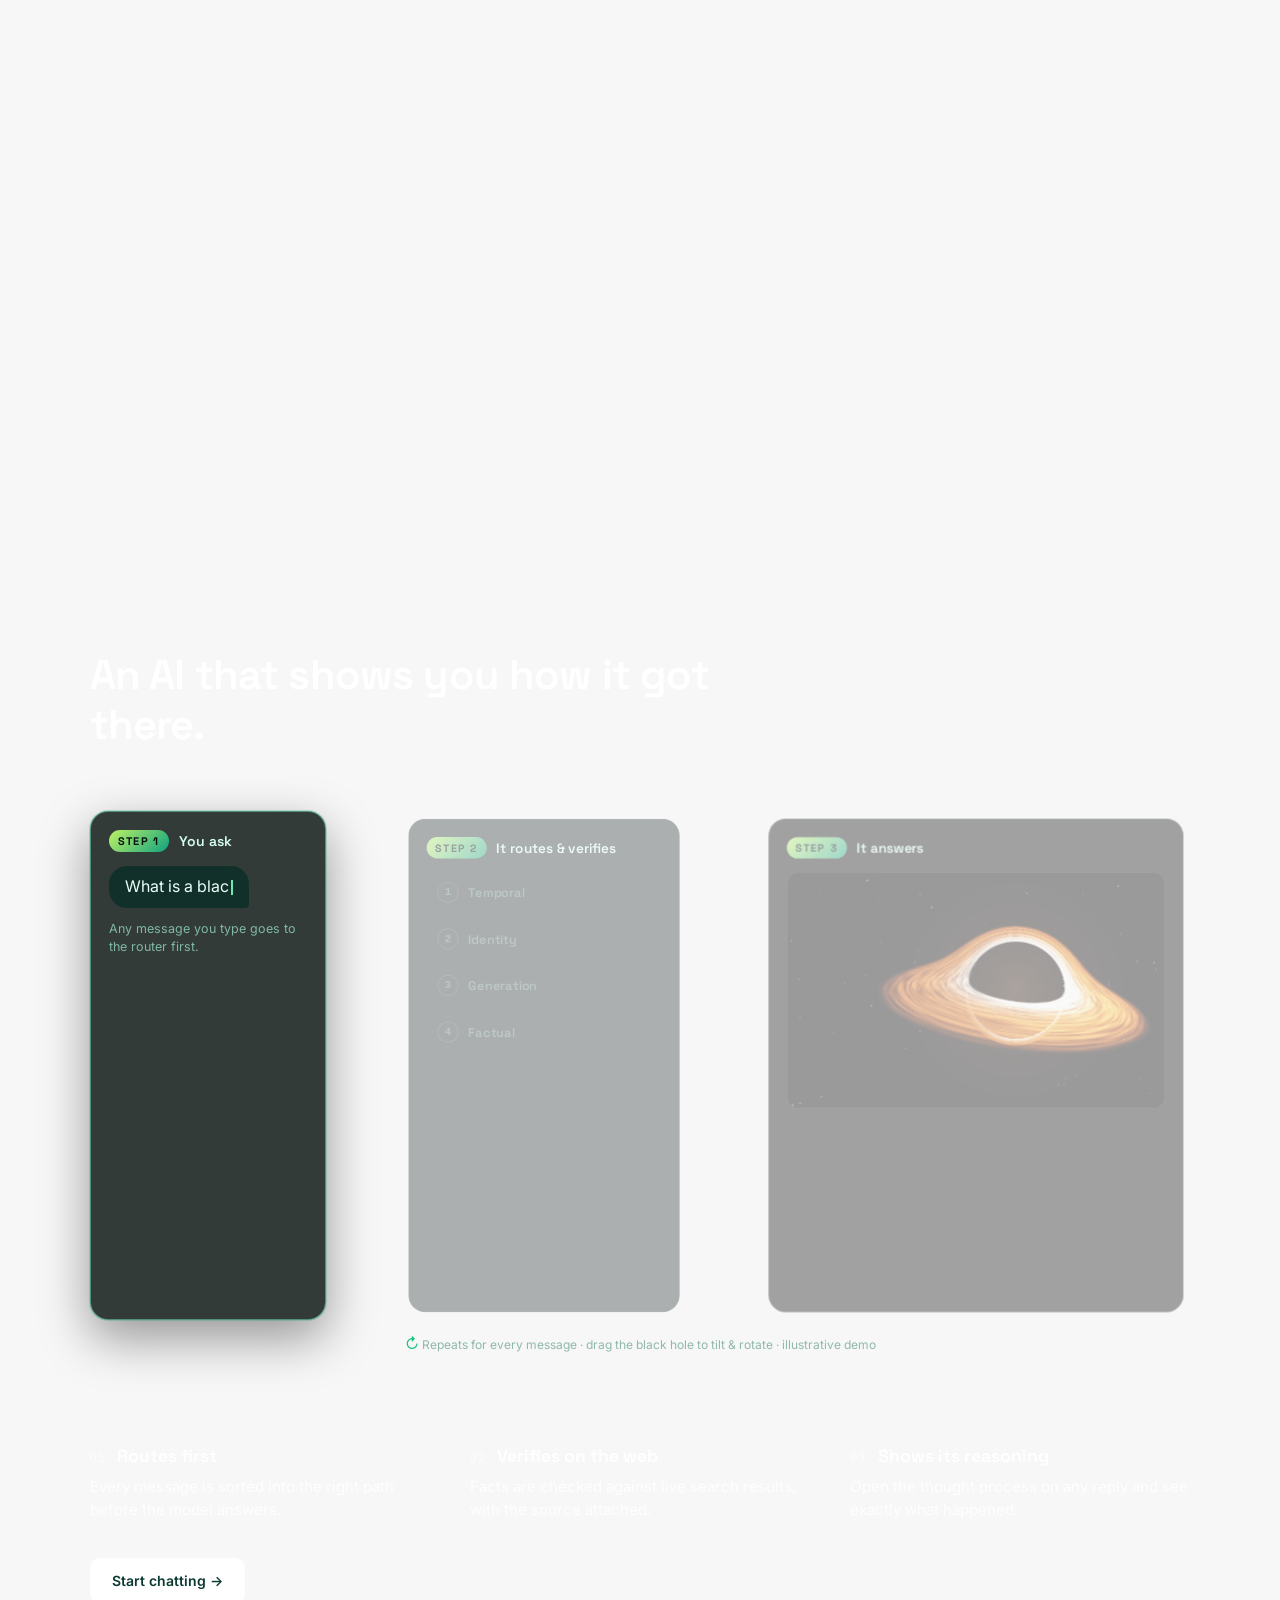
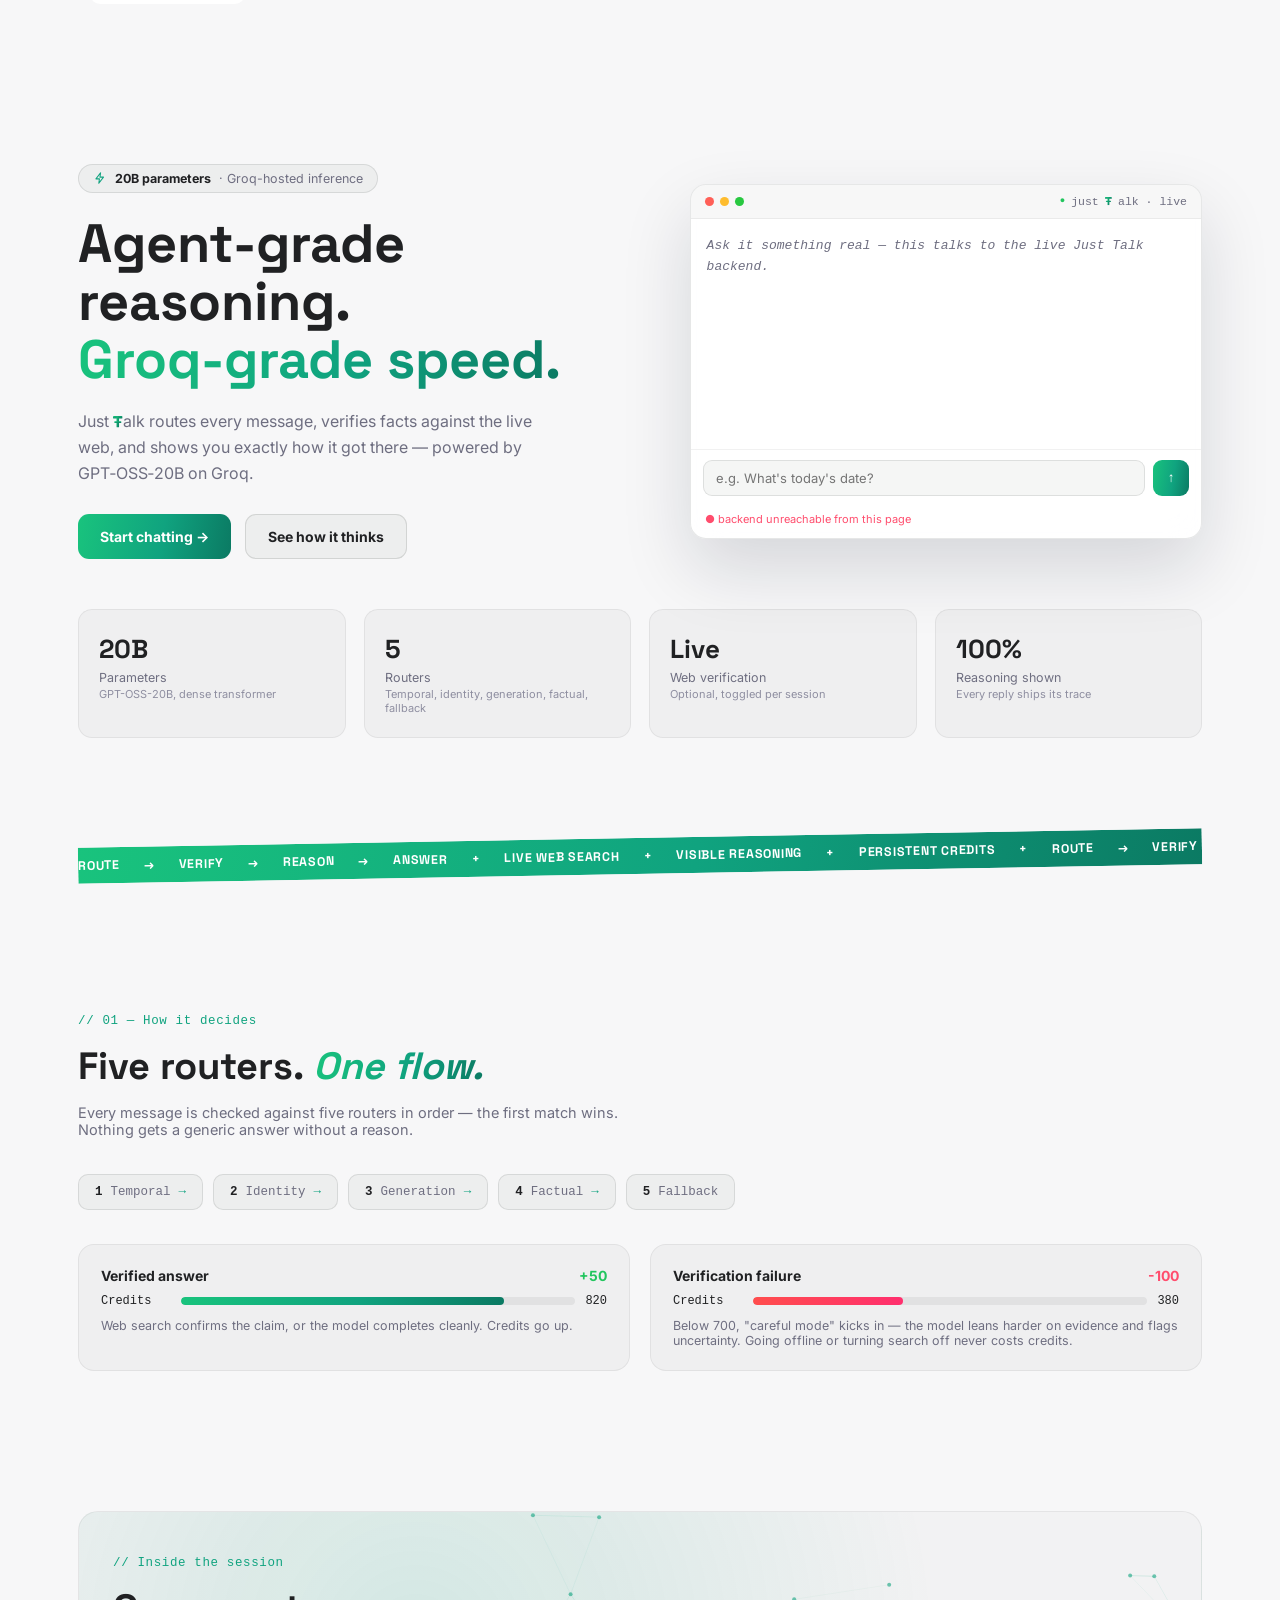
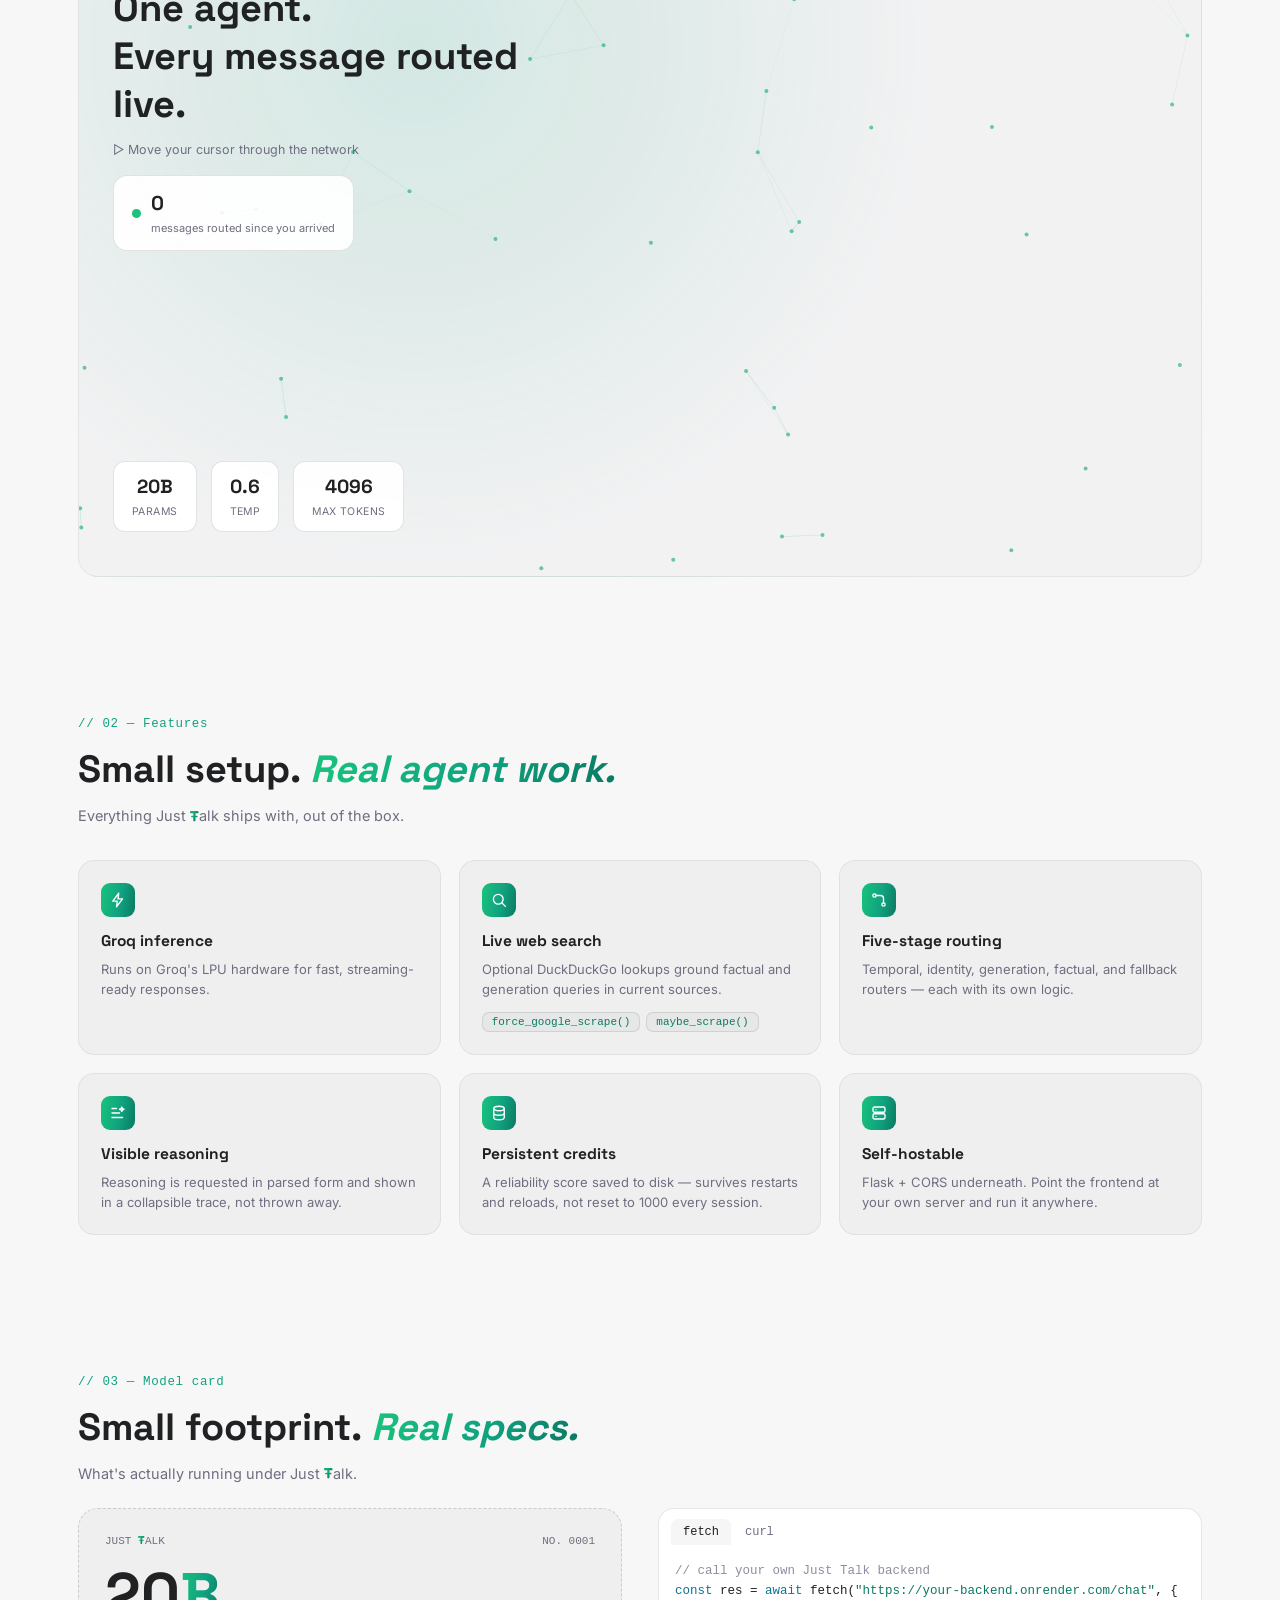
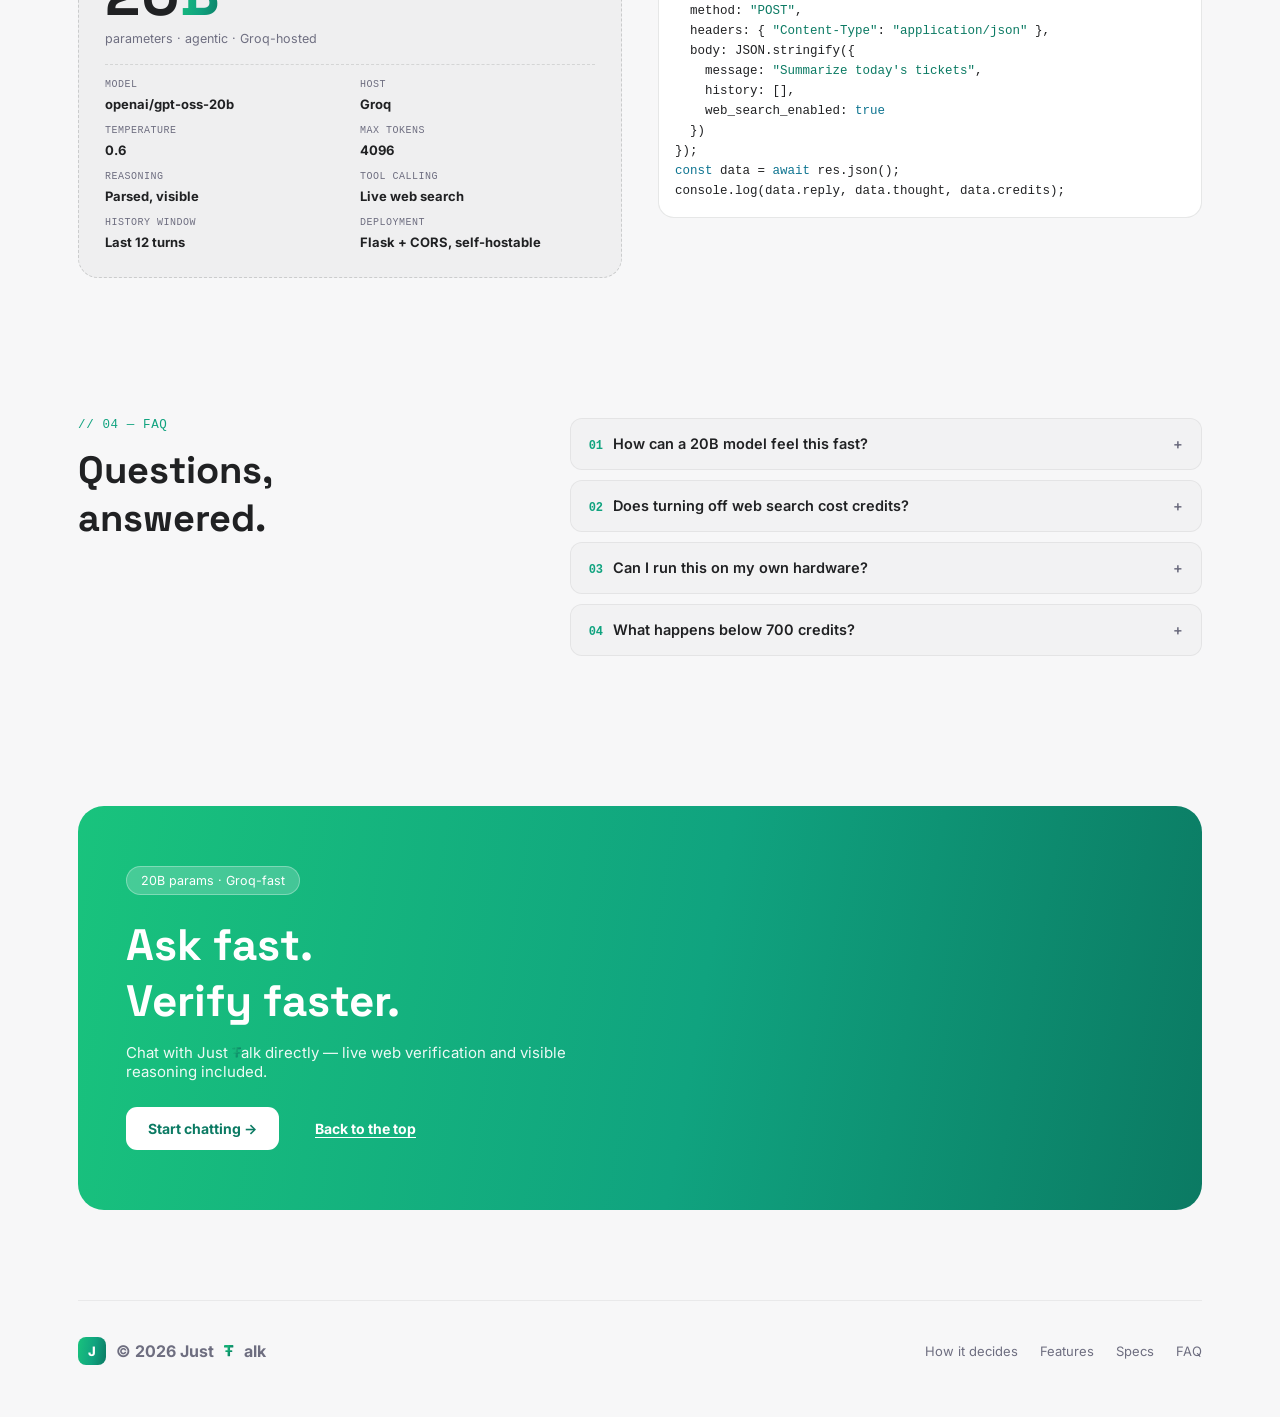
==== commit 1e9a105d: "Add files via upload" ====
--- a/frontend/index.html
+++ b/frontend/index.html
@@ -2,12 +2,14 @@
 <html lang="en">
 <head>
 <meta charset="UTF-8">
-<meta name="viewport" content="width=device-width, initial-scale=1, viewport-fit=cover, interactive-widget=resizes-content">
+<meta name="viewport" content="width=device-width, initial-scale=1.0, maximum-scale=1, viewport-fit=cover">
 <title>Just Talk — Agent-grade reasoning. Groq-grade speed.</title>
 <link rel="preconnect" href="https://fonts.googleapis.com">
 <link rel="preconnect" href="https://fonts.gstatic.com" crossorigin>
 <link href="https://fonts.googleapis.com/css2?family=Space+Grotesk:wght@400;500;600;700&family=Inter:wght@400;500;600&display=swap" rel="stylesheet">
 <link rel="stylesheet" href="index.css">
+<link rel="stylesheet" href="index-mobile.css">
+<link rel="stylesheet" href="icons.css">
 
 
 
@@ -44,7 +46,7 @@
   <section class="hero">
     <div class="hero-grid">
       <div>
-        <div class="eyebrow">⚡ <b>20B parameters</b> · Groq-hosted inference</div>
+        <div class="eyebrow"><svg class="ic" viewBox="0 0 24 24" aria-hidden="true"><path d="M13 3 5 13.5h6L10 21l8-10.5h-6z"/></svg> <b>20B parameters</b> · Groq-hosted inference</div>
         <h1>Agent-grade reasoning.<br><span class="hl">Groq-grade speed.</span></h1>
         <p class="lead">Just <svg class="tglyph" aria-hidden="true" viewBox="0 0 20 24"><use href="#tsym"/></svg>alk routes every message, verifies facts against the live web, and shows you exactly how it got there — powered by GPT‑OSS‑20B on Groq.</p>
         <div class="cta-row">
@@ -144,33 +146,33 @@
 
     <div class="feat-grid">
       <div class="feat-card">
-        <div class="feat-icon">⚡</div>
+        <div class="feat-icon"><svg class="ic" viewBox="0 0 24 24" aria-hidden="true"><path d="M13 3 5 13.5h6L10 21l8-10.5h-6z"/></svg></div>
         <h3>Groq inference</h3>
         <p>Runs on Groq's LPU hardware for fast, streaming-ready responses.</p>
       </div>
       <div class="feat-card">
-        <div class="feat-icon">🔎</div>
+        <div class="feat-icon"><svg class="ic" viewBox="0 0 24 24" aria-hidden="true"><circle cx="11" cy="11" r="6.5"/><path d="m16 16 4.5 4.5"/></svg></div>
         <h3>Live web search</h3>
         <p>Optional DuckDuckGo lookups ground factual and generation queries in current sources.</p>
         <div class="pill-row"><span class="pill">force_google_scrape()</span><span class="pill">maybe_scrape()</span></div>
       </div>
       <div class="feat-card">
-        <div class="feat-icon">🧭</div>
+        <div class="feat-icon"><svg class="ic" viewBox="0 0 24 24" aria-hidden="true"><circle cx="6" cy="6" r="2.2"/><circle cx="18" cy="18" r="2.2"/><path d="M8.2 6H14a4 4 0 0 1 4 4v5.8"/></svg></div>
         <h3>Five-stage routing</h3>
         <p>Temporal, identity, generation, factual, and fallback routers — each with its own logic.</p>
       </div>
       <div class="feat-card">
-        <div class="feat-icon">🧠</div>
+        <div class="feat-icon"><svg class="ic" viewBox="0 0 24 24" aria-hidden="true"><path d="M4 6h6M4 12h10M4 18h14"/><path d="m17 4 1 2.2L20 7l-2 .8L17 10l-.9-2.2L14 7l2.1-.8z"/></svg></div>
         <h3>Visible reasoning</h3>
         <p>Reasoning is requested in parsed form and shown in a collapsible trace, not thrown away.</p>
       </div>
       <div class="feat-card">
-        <div class="feat-icon">💾</div>
+        <div class="feat-icon"><svg class="ic" viewBox="0 0 24 24" aria-hidden="true"><ellipse cx="12" cy="6" rx="7" ry="3"/><path d="M5 6v6c0 1.7 3.1 3 7 3s7-1.3 7-3V6M5 12v6c0 1.7 3.1 3 7 3s7-1.3 7-3v-6"/></svg></div>
         <h3>Persistent credits</h3>
         <p>A reliability score saved to disk — survives restarts and reloads, not reset to 1000 every session.</p>
       </div>
       <div class="feat-card">
-        <div class="feat-icon">🔓</div>
+        <div class="feat-icon"><svg class="ic" viewBox="0 0 24 24" aria-hidden="true"><rect x="4" y="4" width="16" height="7" rx="2"/><rect x="4" y="13" width="16" height="7" rx="2"/><path d="M8 7.5h.01M8 16.5h.01"/></svg></div>
         <h3>Self-hostable</h3>
         <p>Flask + CORS underneath. Point the frontend at your own server and run it anywhere.</p>
       </div>
@@ -272,6 +274,7 @@
 
 <script src="index.js"></script>
 <script src="demo.js"></script>
+<script src="index-mobile.js"></script>
 
 
 </body>
--- a/frontend/icons.css
+++ b/frontend/icons.css
@@ -0,0 +1,8 @@
+/* Custom line-icon set (replaces emoji / unicode glyph icons). Load after the main stylesheet. */
+.ic{width:1em;height:1em;flex-shrink:0;fill:none;stroke:currentColor;stroke-width:1.8;stroke-linecap:round;stroke-linejoin:round;vertical-align:-.14em}
+.feat-icon .ic{width:18px;height:18px}
+.feat-card .feat-icon{color:#fff}
+body.dark-mode .feat-card .feat-icon{color:#03130f}
+.eyebrow .ic{width:14px;height:14px;color:var(--pink)}
+.side-link .ic{width:16px;height:16px}
+.new-chat-btn .ic{width:16px;height:16px;margin-right:8px;vertical-align:-3px}
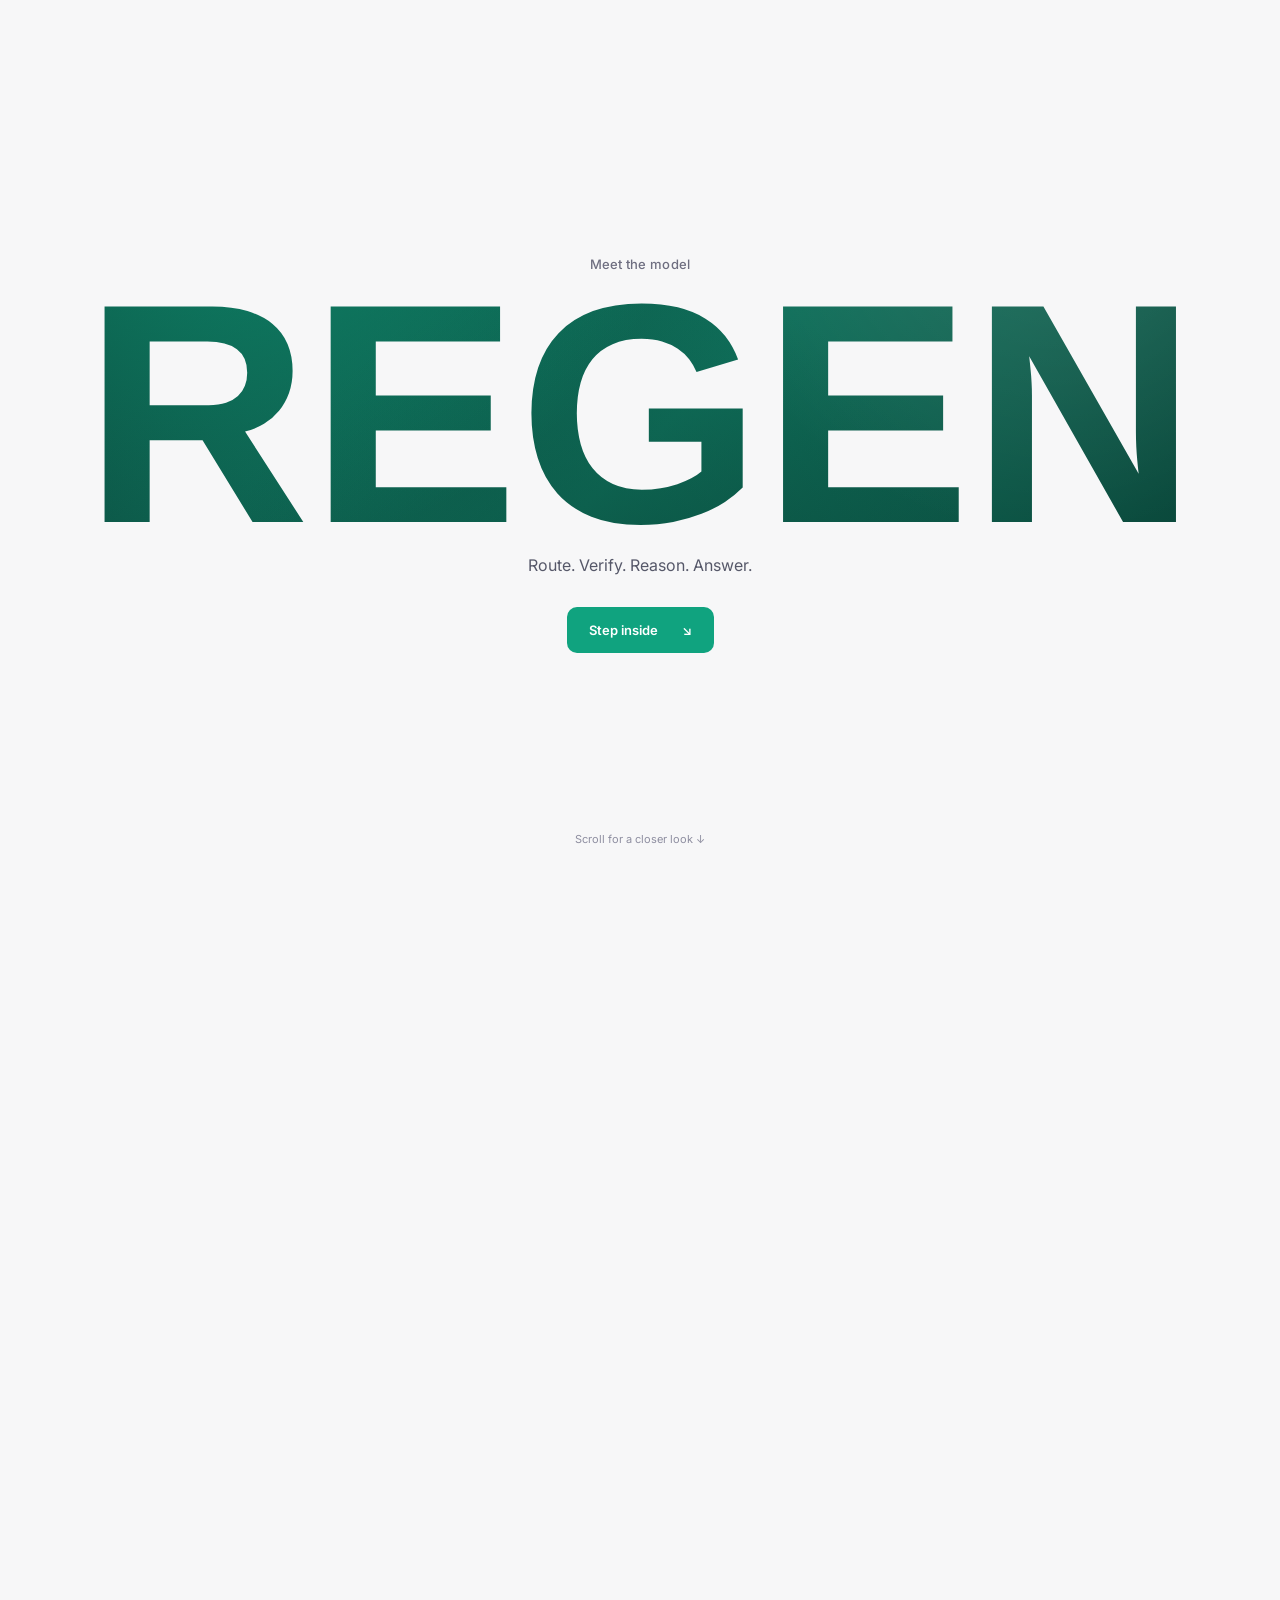
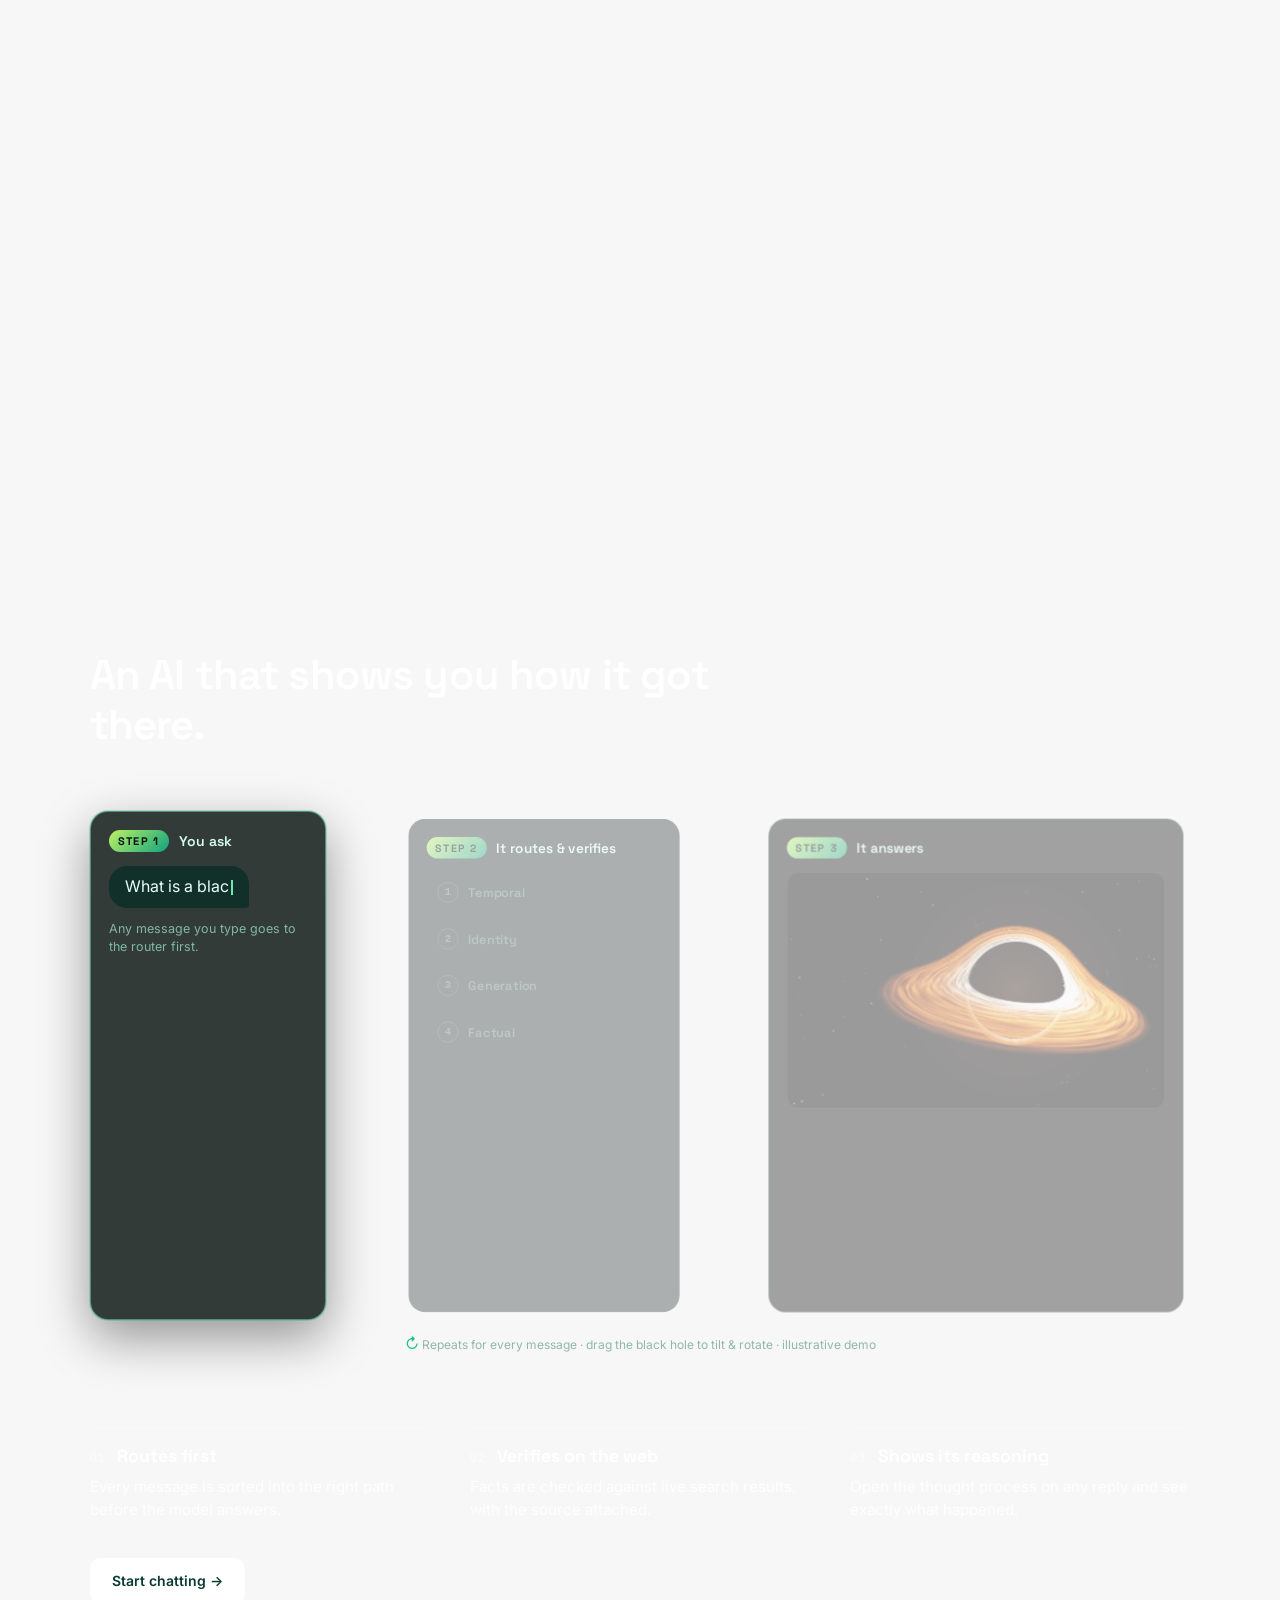
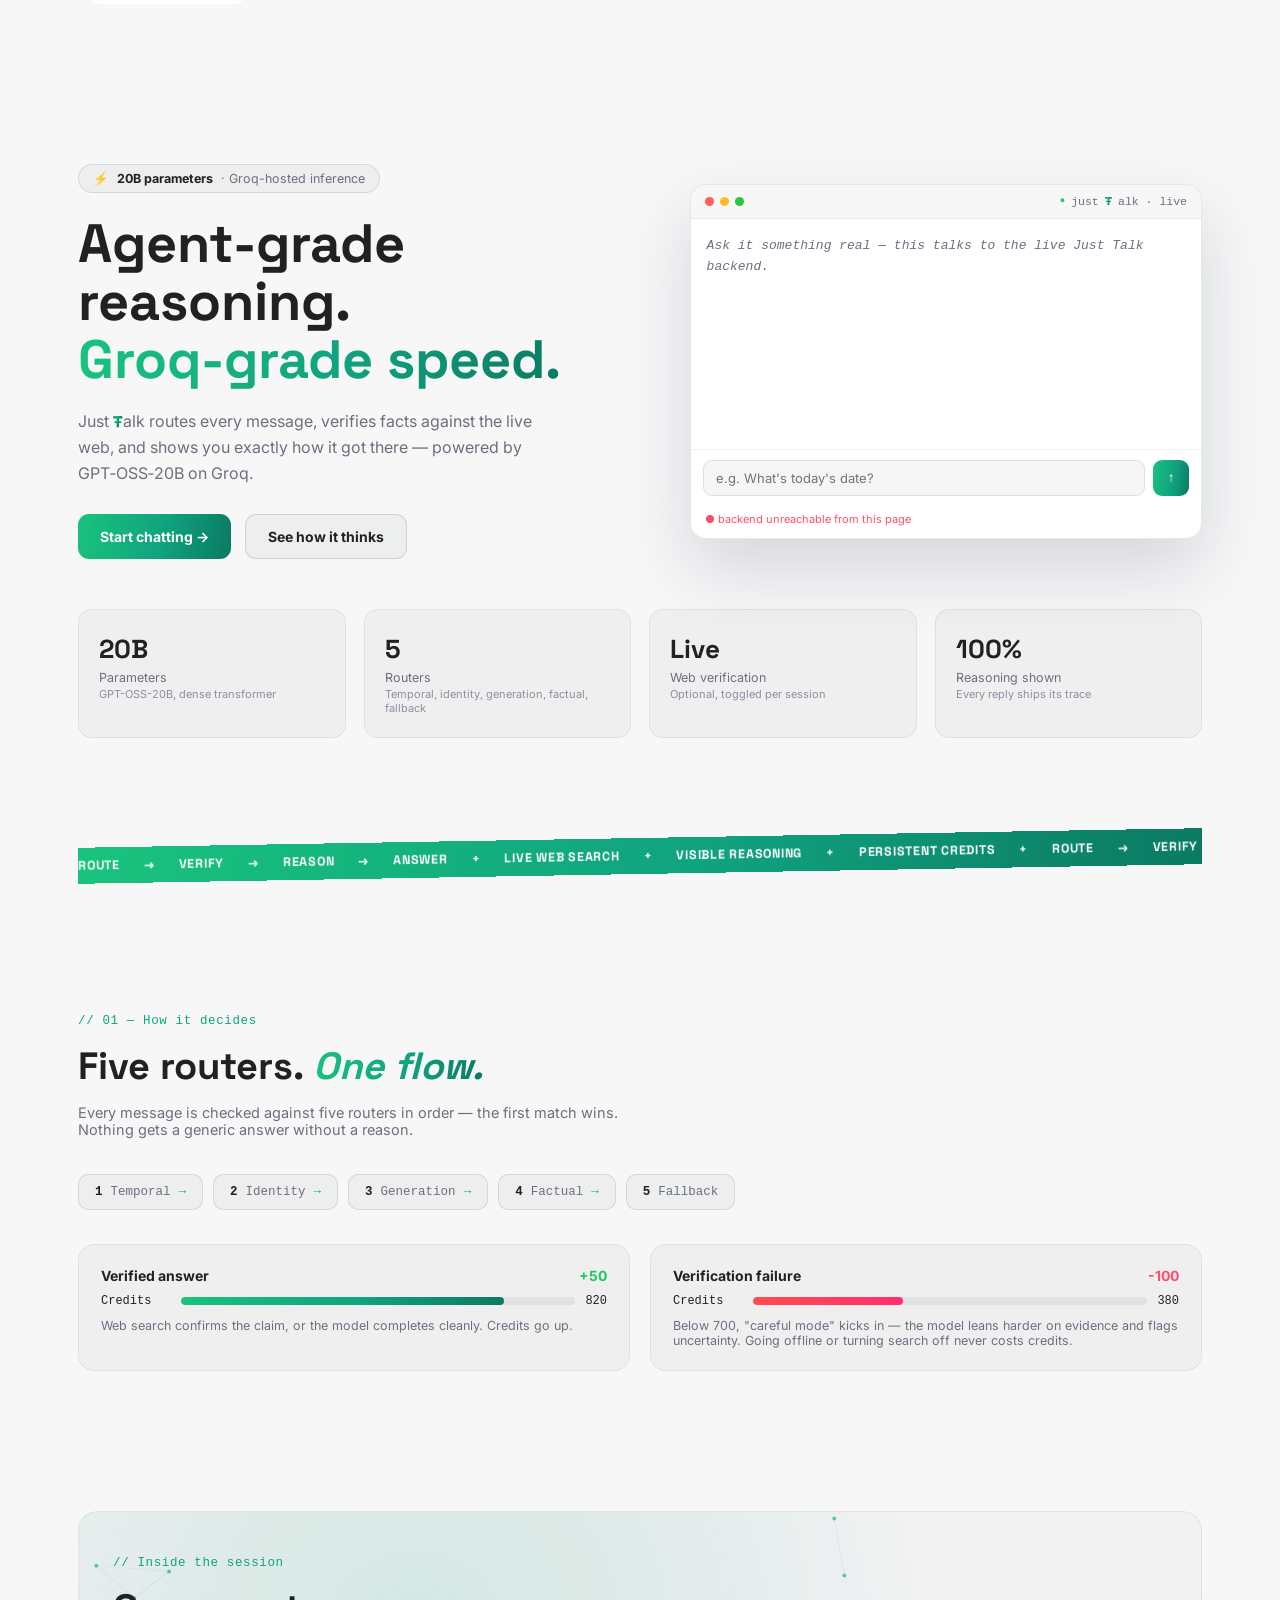
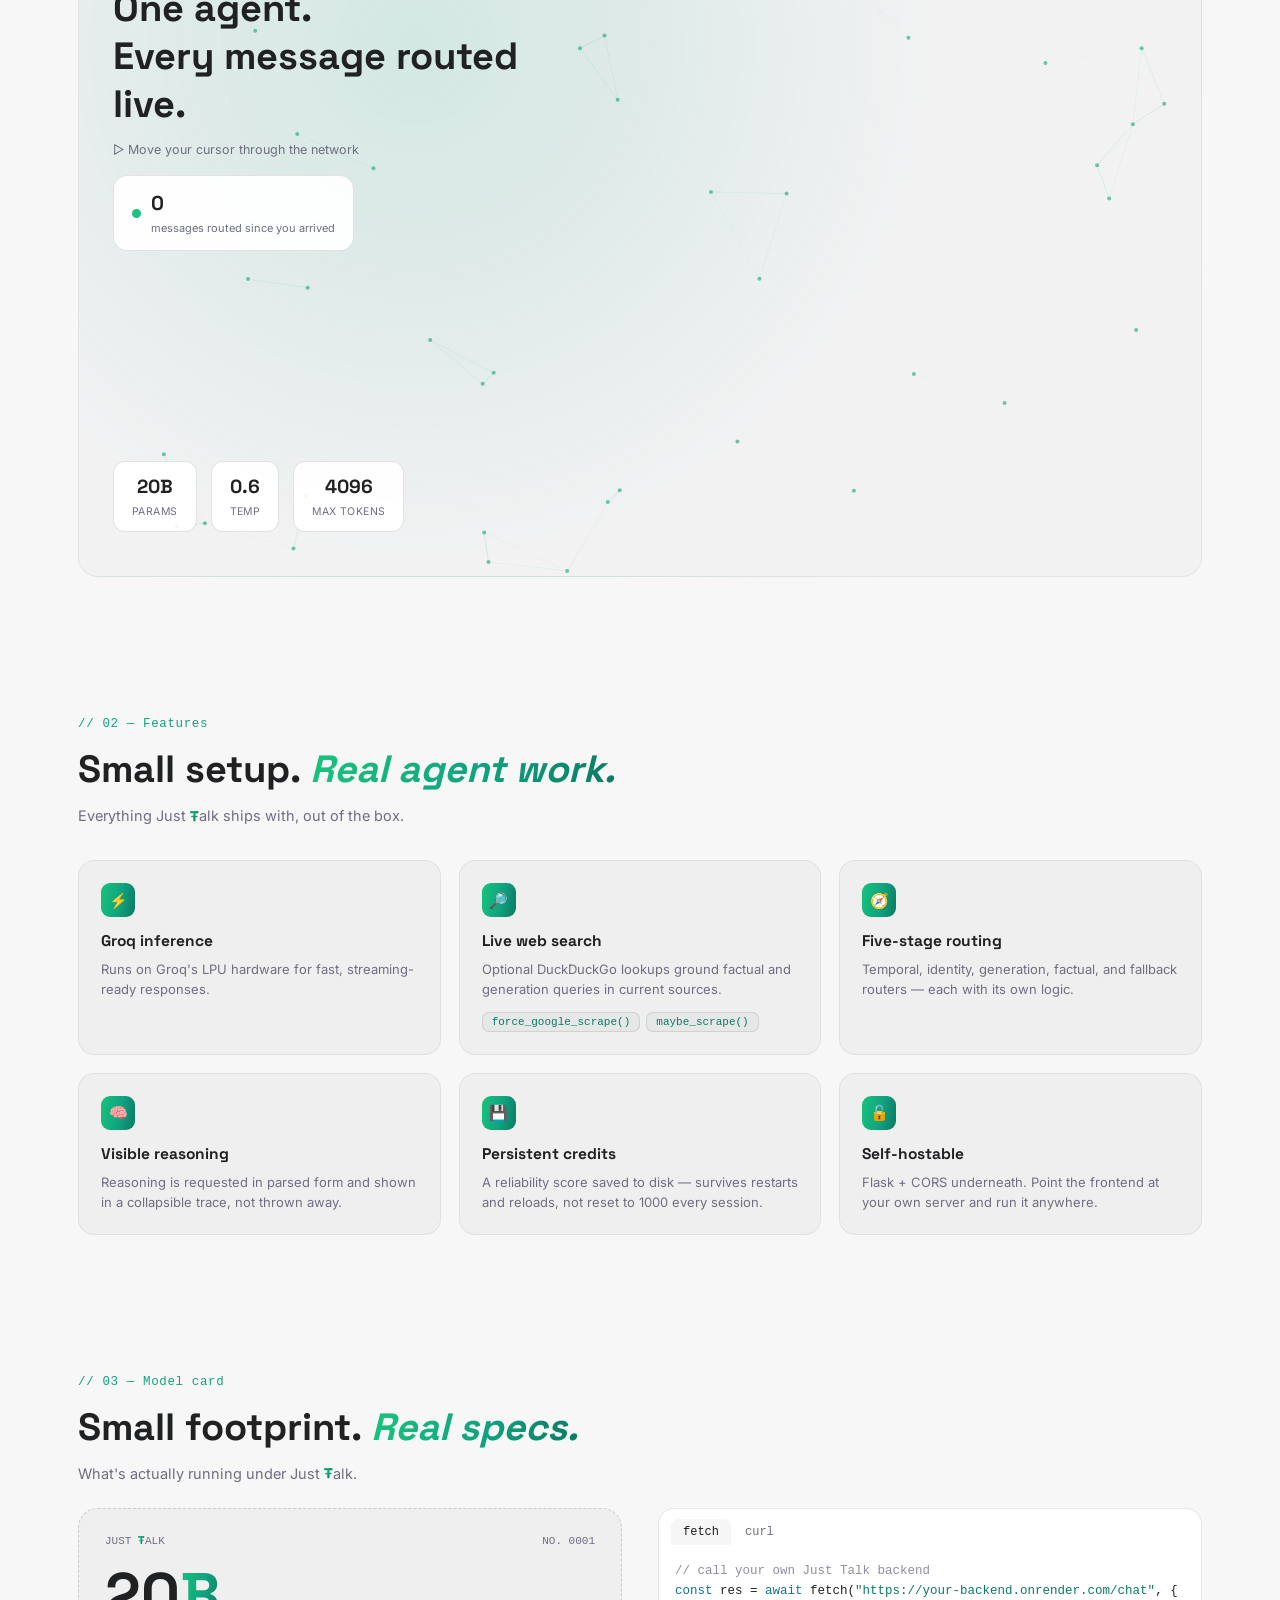
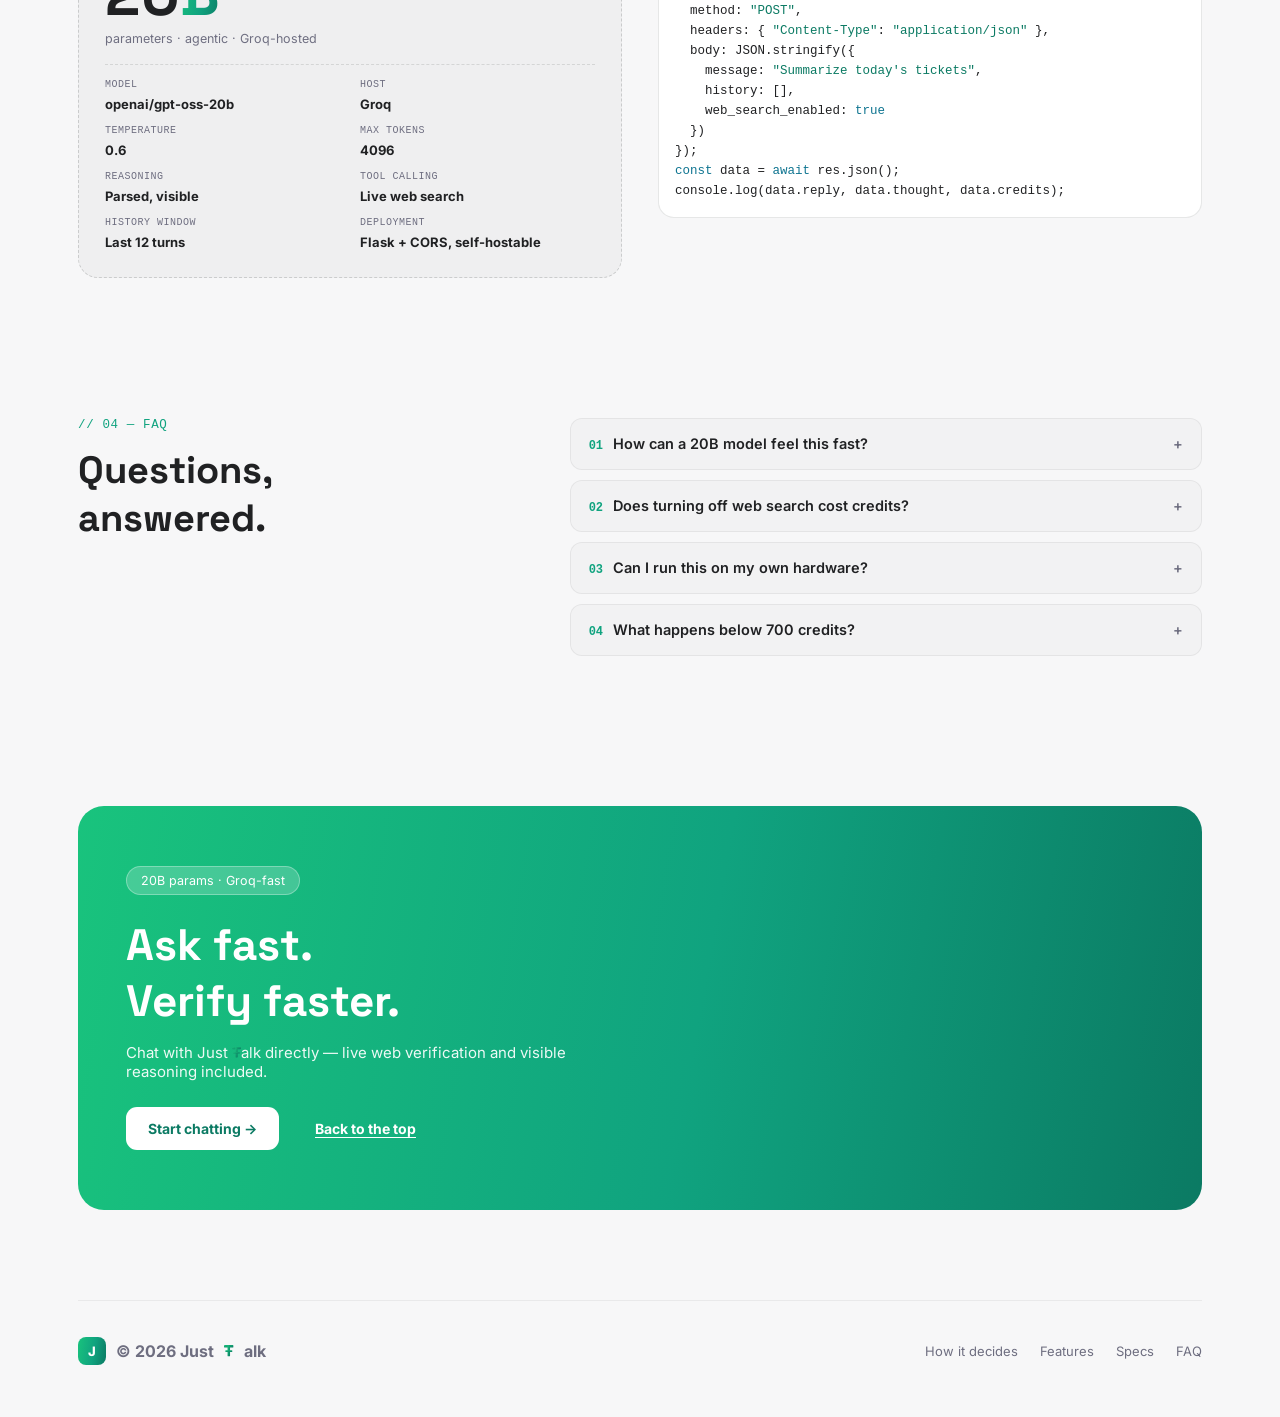
==== commit 600f77d6: "Update index.html" ====
--- a/frontend/index.html
+++ b/frontend/index.html
@@ -2,14 +2,12 @@
 <html lang="en">
 <head>
 <meta charset="UTF-8">
-<meta name="viewport" content="width=device-width, initial-scale=1.0, maximum-scale=1, viewport-fit=cover">
+<meta name="viewport" content="width=device-width, initial-scale=1.0, maximum-scale=1">
 <title>Just Talk — Agent-grade reasoning. Groq-grade speed.</title>
 <link rel="preconnect" href="https://fonts.googleapis.com">
 <link rel="preconnect" href="https://fonts.gstatic.com" crossorigin>
 <link href="https://fonts.googleapis.com/css2?family=Space+Grotesk:wght@400;500;600;700&family=Inter:wght@400;500;600&display=swap" rel="stylesheet">
 <link rel="stylesheet" href="index.css">
-<link rel="stylesheet" href="index-mobile.css">
-<link rel="stylesheet" href="icons.css">
 
 
 
@@ -46,7 +44,7 @@
   <section class="hero">
     <div class="hero-grid">
       <div>
-        <div class="eyebrow"><svg class="ic" viewBox="0 0 24 24" aria-hidden="true"><path d="M13 3 5 13.5h6L10 21l8-10.5h-6z"/></svg> <b>20B parameters</b> · Groq-hosted inference</div>
+        <div class="eyebrow">⚡ <b>20B parameters</b> · Groq-hosted inference</div>
         <h1>Agent-grade reasoning.<br><span class="hl">Groq-grade speed.</span></h1>
         <p class="lead">Just <svg class="tglyph" aria-hidden="true" viewBox="0 0 20 24"><use href="#tsym"/></svg>alk routes every message, verifies facts against the live web, and shows you exactly how it got there — powered by GPT‑OSS‑20B on Groq.</p>
         <div class="cta-row">
@@ -146,33 +144,33 @@
 
     <div class="feat-grid">
       <div class="feat-card">
-        <div class="feat-icon"><svg class="ic" viewBox="0 0 24 24" aria-hidden="true"><path d="M13 3 5 13.5h6L10 21l8-10.5h-6z"/></svg></div>
+        <div class="feat-icon">⚡</div>
         <h3>Groq inference</h3>
         <p>Runs on Groq's LPU hardware for fast, streaming-ready responses.</p>
       </div>
       <div class="feat-card">
-        <div class="feat-icon"><svg class="ic" viewBox="0 0 24 24" aria-hidden="true"><circle cx="11" cy="11" r="6.5"/><path d="m16 16 4.5 4.5"/></svg></div>
+        <div class="feat-icon">🔎</div>
         <h3>Live web search</h3>
         <p>Optional DuckDuckGo lookups ground factual and generation queries in current sources.</p>
         <div class="pill-row"><span class="pill">force_google_scrape()</span><span class="pill">maybe_scrape()</span></div>
       </div>
       <div class="feat-card">
-        <div class="feat-icon"><svg class="ic" viewBox="0 0 24 24" aria-hidden="true"><circle cx="6" cy="6" r="2.2"/><circle cx="18" cy="18" r="2.2"/><path d="M8.2 6H14a4 4 0 0 1 4 4v5.8"/></svg></div>
+        <div class="feat-icon">🧭</div>
         <h3>Five-stage routing</h3>
         <p>Temporal, identity, generation, factual, and fallback routers — each with its own logic.</p>
       </div>
       <div class="feat-card">
-        <div class="feat-icon"><svg class="ic" viewBox="0 0 24 24" aria-hidden="true"><path d="M4 6h6M4 12h10M4 18h14"/><path d="m17 4 1 2.2L20 7l-2 .8L17 10l-.9-2.2L14 7l2.1-.8z"/></svg></div>
+        <div class="feat-icon">🧠</div>
         <h3>Visible reasoning</h3>
         <p>Reasoning is requested in parsed form and shown in a collapsible trace, not thrown away.</p>
       </div>
       <div class="feat-card">
-        <div class="feat-icon"><svg class="ic" viewBox="0 0 24 24" aria-hidden="true"><ellipse cx="12" cy="6" rx="7" ry="3"/><path d="M5 6v6c0 1.7 3.1 3 7 3s7-1.3 7-3V6M5 12v6c0 1.7 3.1 3 7 3s7-1.3 7-3v-6"/></svg></div>
+        <div class="feat-icon">💾</div>
         <h3>Persistent credits</h3>
         <p>A reliability score saved to disk — survives restarts and reloads, not reset to 1000 every session.</p>
       </div>
       <div class="feat-card">
-        <div class="feat-icon"><svg class="ic" viewBox="0 0 24 24" aria-hidden="true"><rect x="4" y="4" width="16" height="7" rx="2"/><rect x="4" y="13" width="16" height="7" rx="2"/><path d="M8 7.5h.01M8 16.5h.01"/></svg></div>
+        <div class="feat-icon">🔓</div>
         <h3>Self-hostable</h3>
         <p>Flask + CORS underneath. Point the frontend at your own server and run it anywhere.</p>
       </div>
@@ -274,7 +272,6 @@
 
 <script src="index.js"></script>
 <script src="demo.js"></script>
-<script src="index-mobile.js"></script>
 
 
 </body>
--- a/frontend/index.css
+++ b/frontend/index.css
@@ -367,104 +367,3 @@
 body.dark-mode #regen-portal [data-gp-front] p{color:#a9c9c1 !important}
 body.dark-mode #regen-portal [data-gp-front] span{color:#7f9a94 !important}
 body.dark-mode #regen-portal [data-gp-caption] a[data-gp-enter],body.dark-mode #regen-portal [data-gp-caption] a[data-gp-enter] span{color:#03130f !important}
-
-
-/* =========================================================================
-   MOBILE + TABLET LAYER (landing page)
-   ========================================================================= */
-html{-webkit-text-size-adjust:100%;text-size-adjust:100%;overflow-x:hidden;}
-body{max-width:100%;}
-button,a,.faq-q,.code-tab{touch-action:manipulation;}
-header{padding-top:env(safe-area-inset-top,0px);}
-.wrap{padding-left:max(28px,env(safe-area-inset-left,0px));padding-right:max(28px,env(safe-area-inset-right,0px));}
-footer{padding-bottom:calc(50px + env(safe-area-inset-bottom,0px));}
-
-/* inputs: 16px stops iOS from zooming the page when the demo terminal is focused */
-@media (pointer:coarse){
-  .term-foot input{font-size:16px;}
-  .term-foot button{width:44px;height:44px;}
-  .theme-toggle{width:44px;height:44px;}
-  .btn{min-height:46px;}
-  .faq-q{min-height:48px;}
-  .code-tab{padding:9px 14px;}
-}
-@media (hover:none){
-  .feat-card:hover,.theme-toggle:hover{transform:none;}
-}
-
-/* tablets */
-@media (min-width:761px) and (max-width:1100px){
-  .nav-links{gap:18px;font-size:13px;}
-  .hero{padding:56px 0 30px;}
-  .hero-grid{gap:34px;}
-  .hero p.lead{max-width:56ch;}
-  .term{max-width:680px;width:100%;margin:0 auto;}
-  section.block{padding:56px 0;}
-  .net-stats{margin-top:190px;}
-}
-
-/* phones */
-@media (max-width:760px){
-  .wrap{padding-left:max(18px,env(safe-area-inset-left,0px));padding-right:max(18px,env(safe-area-inset-right,0px));}
-  header nav{padding-left:max(14px,env(safe-area-inset-left,0px));padding-right:max(14px,env(safe-area-inset-right,0px));gap:10px;}
-  .brand{font-size:15px;white-space:nowrap;}
-  .nav-cta{padding:10px 14px;font-size:12.5px;white-space:nowrap;}
-
-  .hero{padding:34px 0 24px;}
-  .hero-grid{gap:30px;}
-  .hero h1{margin-bottom:14px;}
-  .hero p.lead{font-size:15px;margin-bottom:22px;}
-  .cta-row{gap:10px;}
-  .cta-row .btn{flex:1 1 100%;justify-content:center;}
-  .eyebrow{font-size:11.5px;padding:5px 12px;margin-bottom:16px;}
-
-  .term-body{min-height:200px;max-height:300px;font-size:12.5px;padding:14px 14px 8px;}
-  .term-meta{flex-wrap:wrap;gap:4px;}
-
-  .stats{gap:12px;margin:34px 0;}
-  .stat-card{padding:16px 14px;}
-  .stat-card .num{font-size:22px;}
-
-  .marquee-wrap{margin:6px -6px 44px;}
-  section.block{padding:44px 0;}
-  .block > p.desc{margin-bottom:26px;}
-
-  .router-step{padding:8px 12px;font-size:12px;}
-  .credit-card2{padding:18px;}
-
-  .net-card{padding:28px 20px;min-height:0;border-radius:16px;}
-  .net-stats{margin-top:150px;gap:10px;}
-  .net-pill{padding:10px 14px;flex:1 1 0;min-width:84px;}
-  .net-pill b{font-size:17px;}
-
-  .feat-card{padding:18px;}
-  .ticket{padding:20px;}
-  .ticket-num{font-size:52px;}
-  .ticket-rows{gap:12px 14px;}
-  .ticket-rows div b{overflow-wrap:anywhere;}
-  .code-panel pre{font-size:11.5px;padding:14px;}
-
-  .faq-item.open .faq-a{max-height:420px;}   /* 220px clipped the answers once text wraps on narrow screens */
-  .faq-q{padding:14px 16px;font-size:14px;gap:12px;}
-  .faq-q .plus{flex-shrink:0;}
-
-  .cta-panel{padding:38px 22px;border-radius:20px;}
-  .cta-panel p{font-size:14.5px;}
-  footer{flex-direction:column;align-items:flex-start;}
-  footer .flinks{flex-wrap:wrap;gap:12px 20px;}
-}
-@media (max-width:380px){
-  .stats{grid-template-columns:1fr 1fr;}
-  .ticket-rows{grid-template-columns:1fr;}
-  .brand{font-size:14px;}
-  .nav-cta{padding:9px 11px;}
-}
-@media (max-width:900px){
-  .bg-glow span{filter:blur(70px);}
-}
-
-/* touch: the "Choose a letter" picker overlapped the "Scroll for a closer look" hint in the REGEN intro */
-@media (pointer:coarse){
-  #regen-portal [data-gp-touch-picker]{bottom:calc(18px + env(safe-area-inset-bottom,0px)) !important;}
-  #regen-portal [data-gp-front] span{inset:auto 24px calc(84px + env(safe-area-inset-bottom,0px)) !important;}
-}
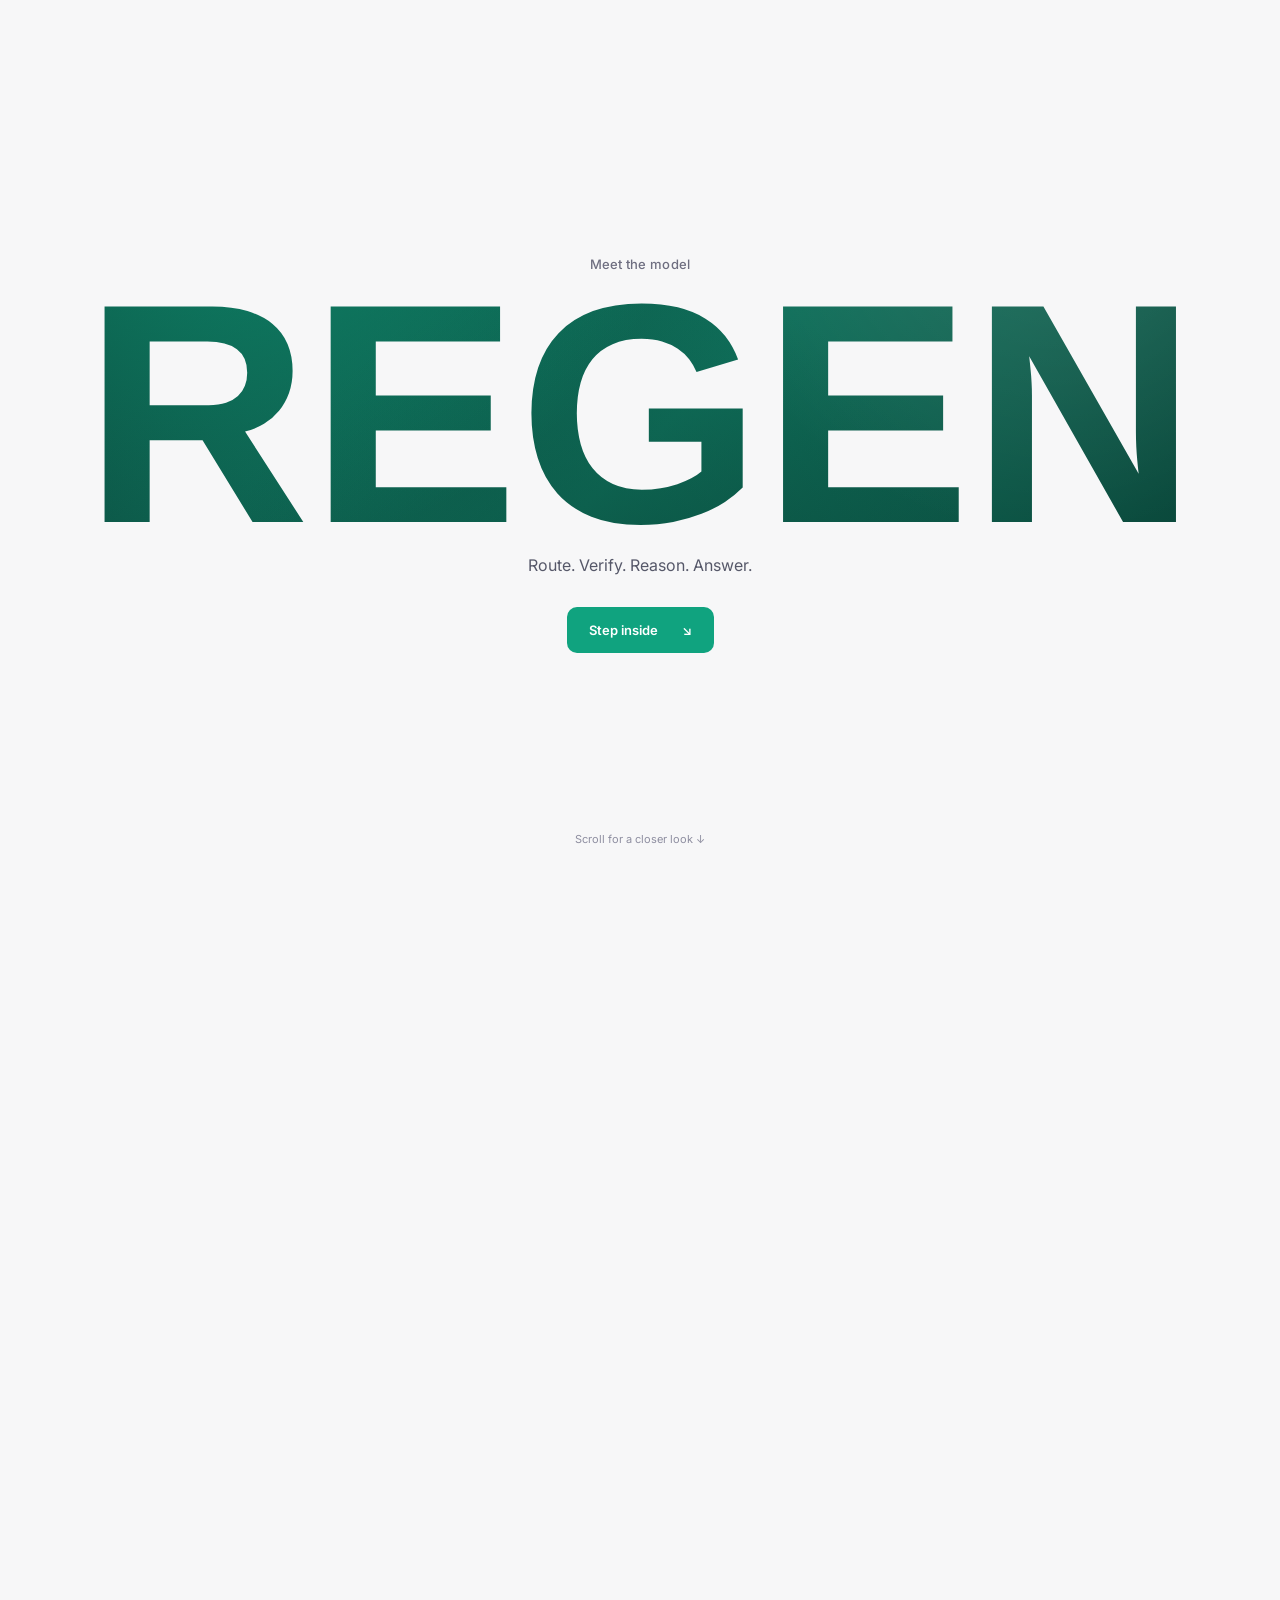
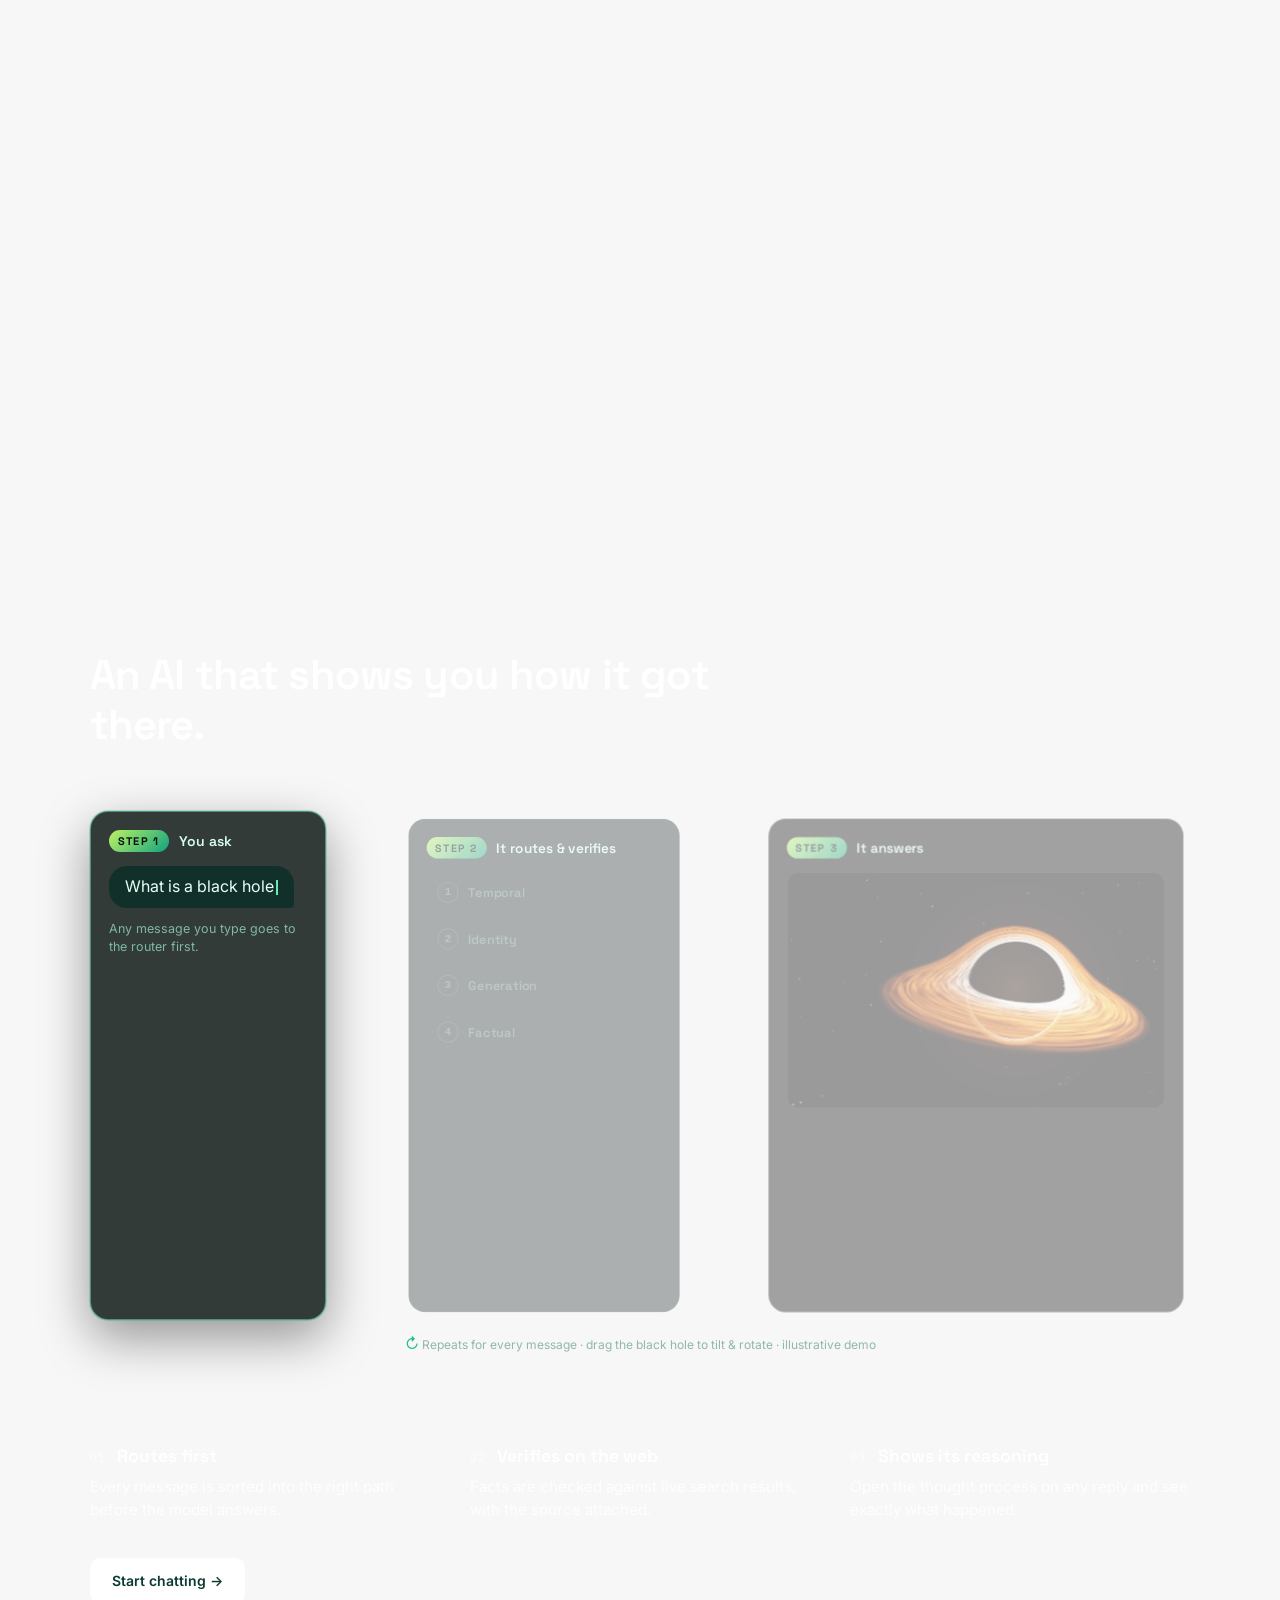
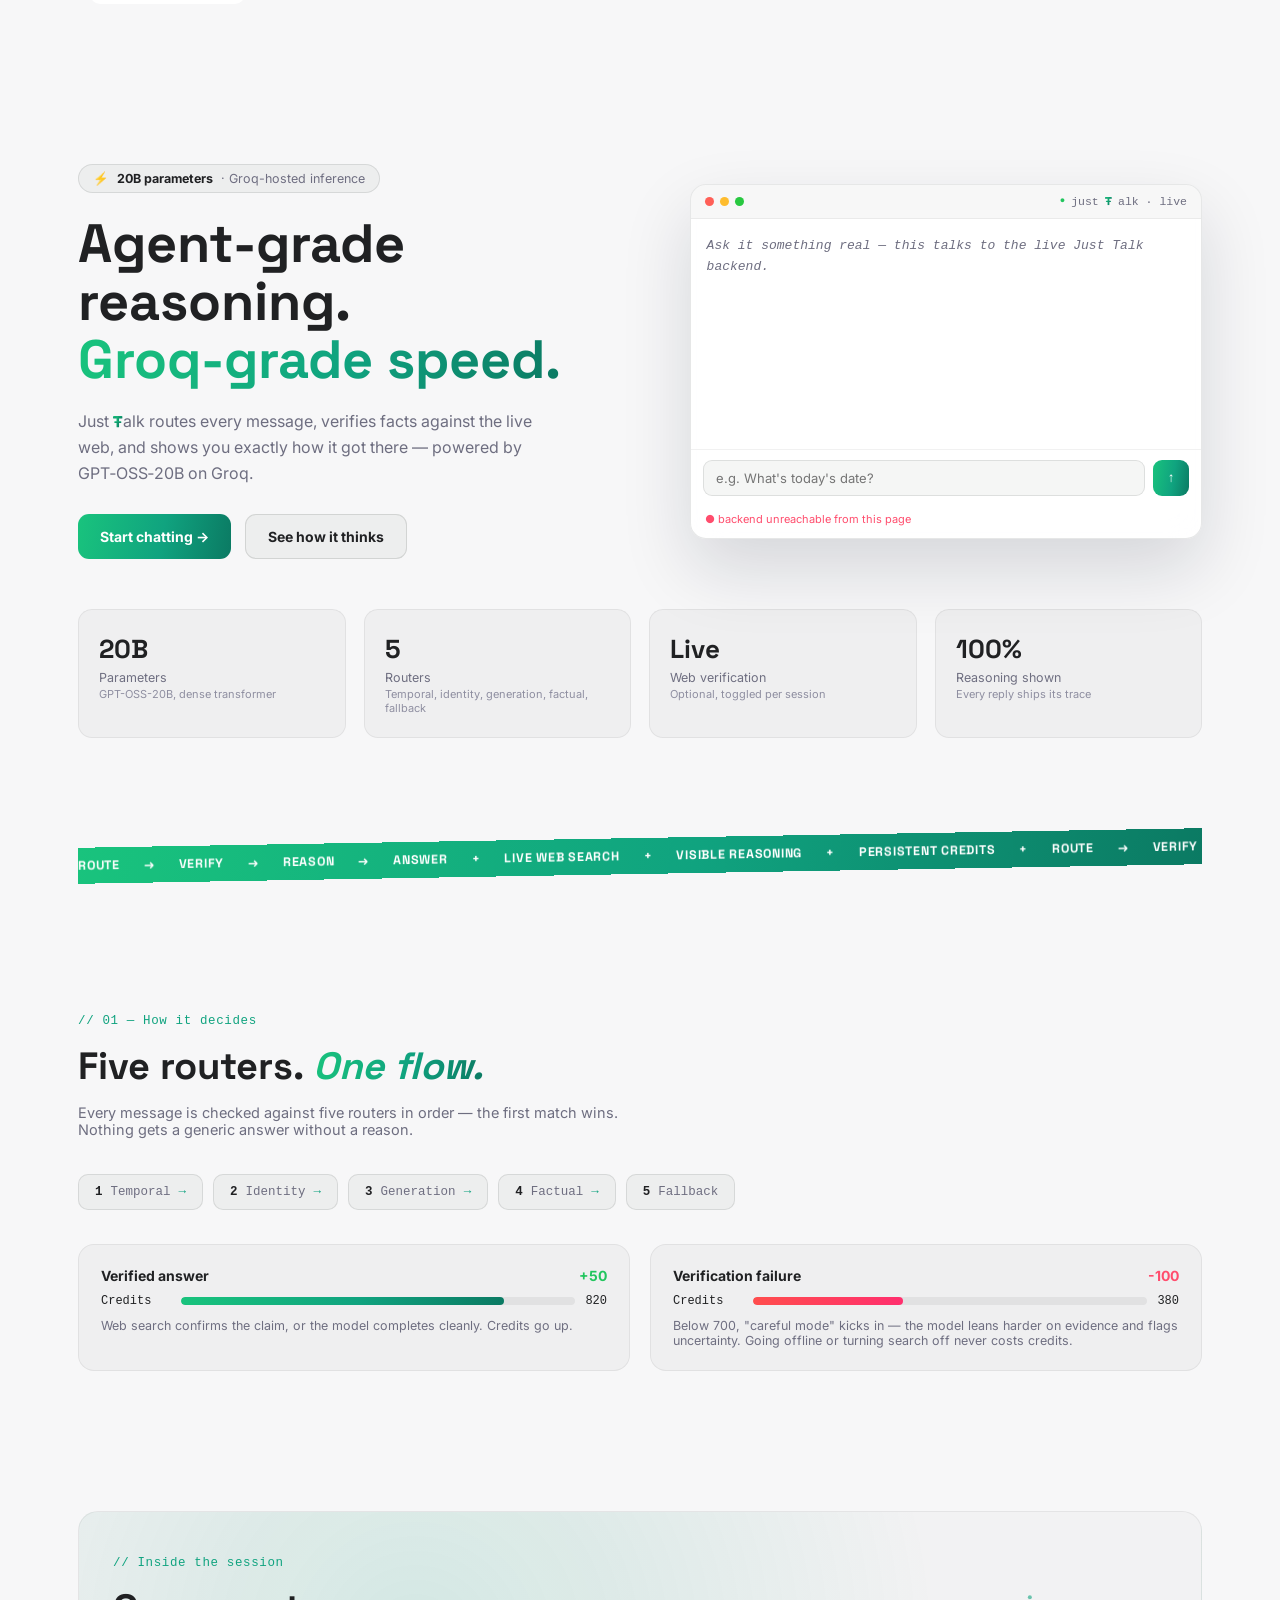
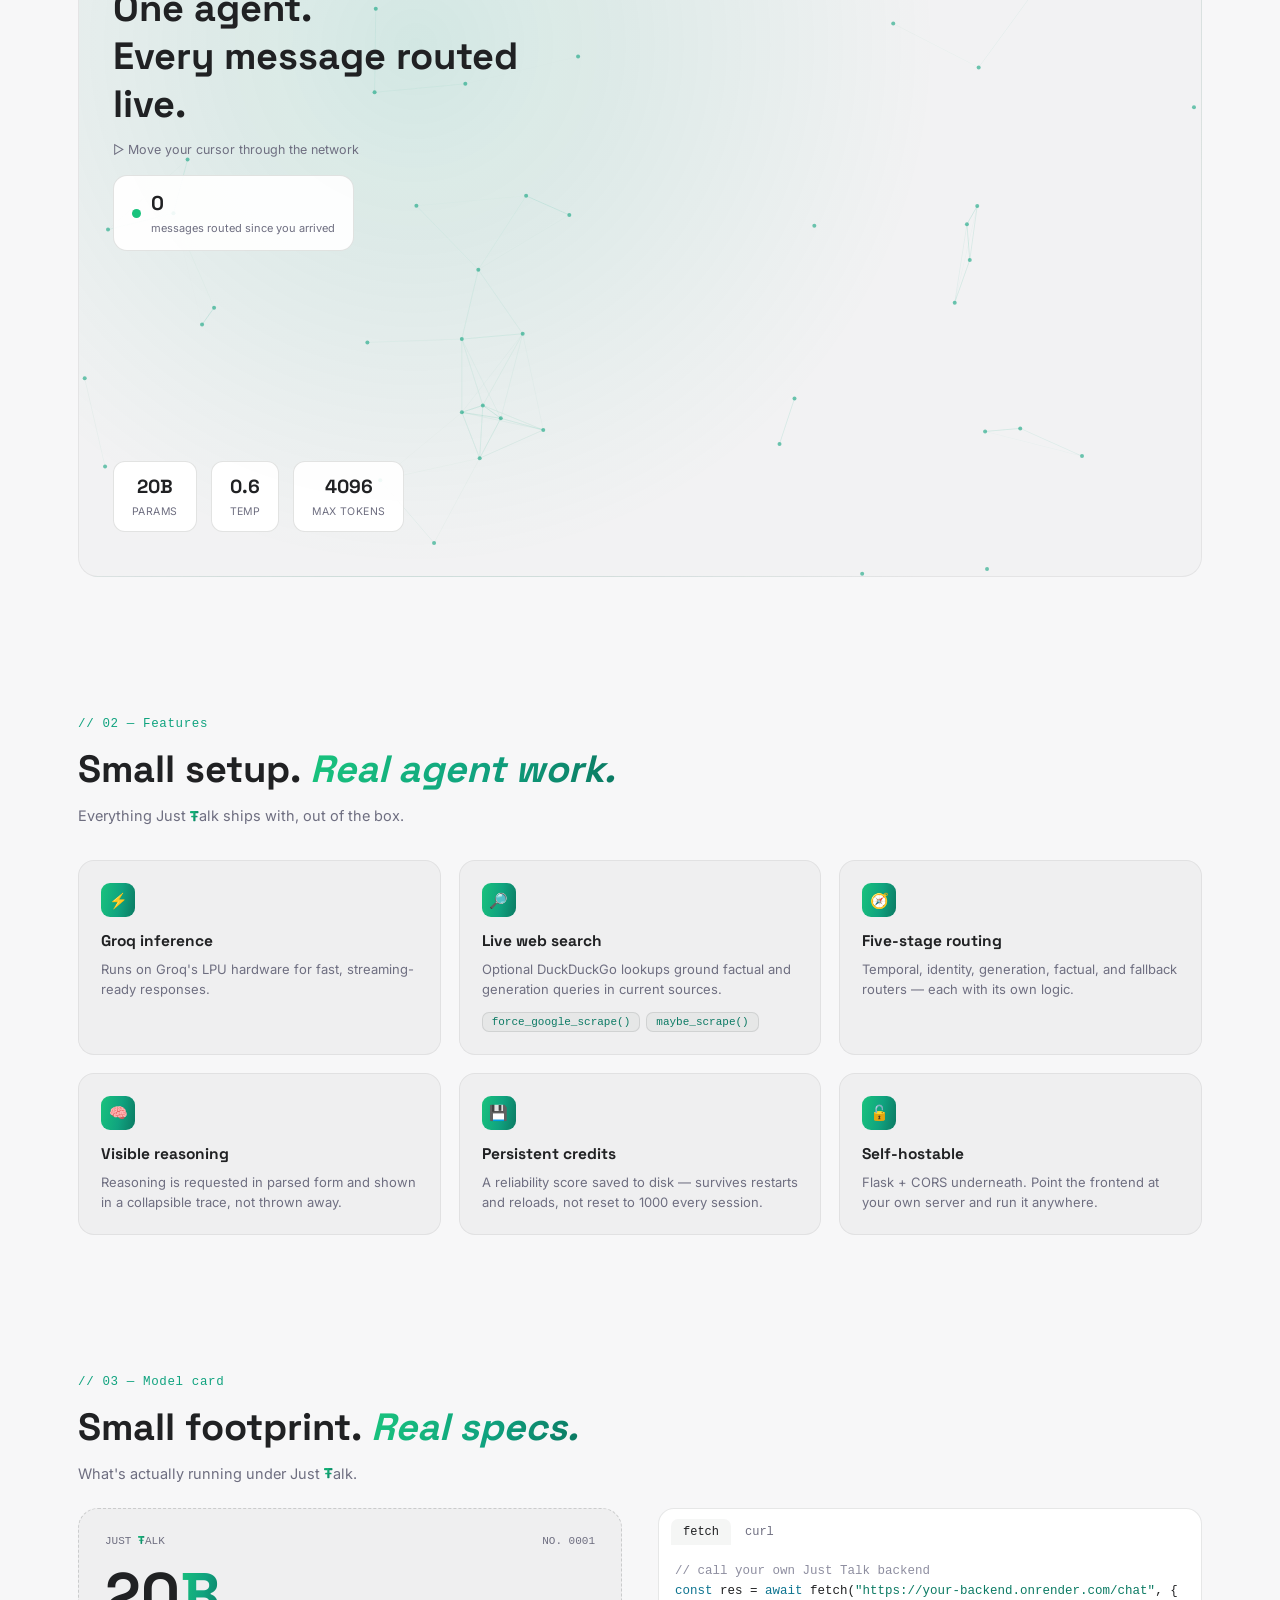
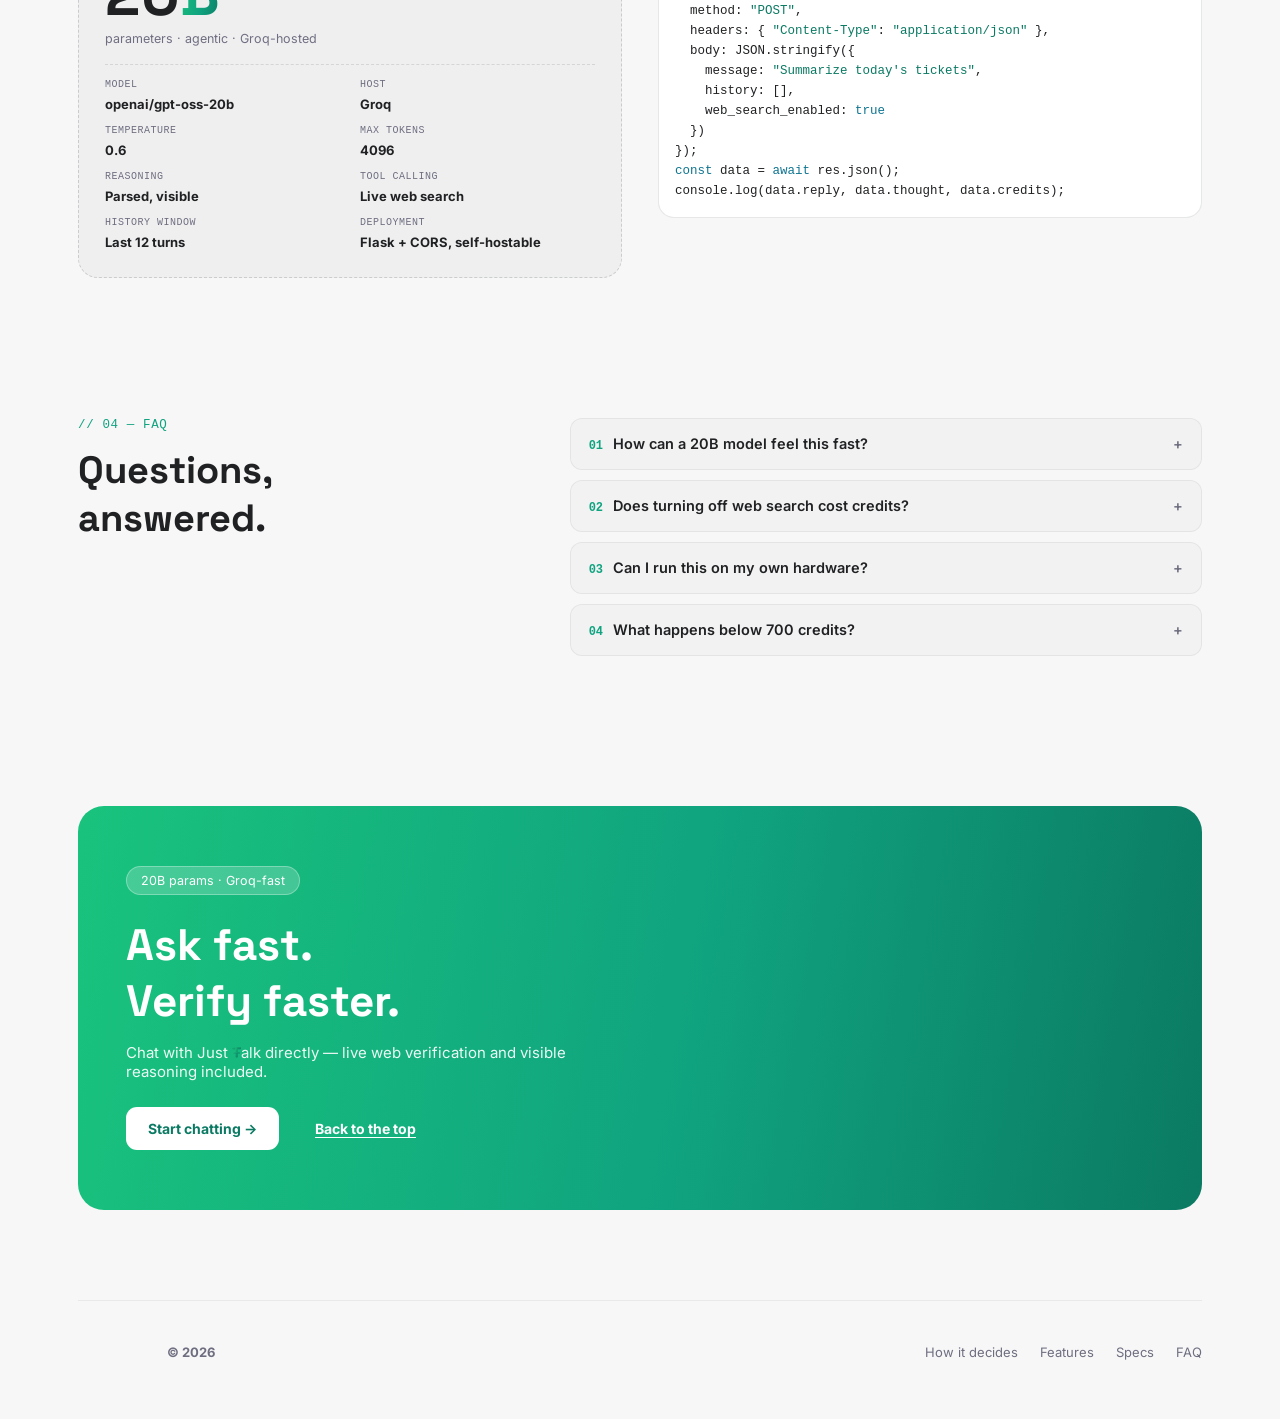
==== commit b7d9b552: "Add files via upload" ====
--- a/frontend/index.html
+++ b/frontend/index.html
@@ -7,6 +7,8 @@
 <link rel="preconnect" href="https://fonts.googleapis.com">
 <link rel="preconnect" href="https://fonts.gstatic.com" crossorigin>
 <link href="https://fonts.googleapis.com/css2?family=Space+Grotesk:wght@400;500;600;700&family=Inter:wght@400;500;600&display=swap" rel="stylesheet">
+<link rel="icon" type="image/png" sizes="32x32" href="assets/favicon-32.png">
+<link rel="apple-touch-icon" href="assets/favicon.png">
 <link rel="stylesheet" href="index.css">
 
 
@@ -20,7 +22,7 @@
 
 <header>
   <nav>
-    <div class="brand"><span class="brand-mark">J</span> Just <svg class="tglyph" aria-hidden="true" viewBox="0 0 20 24"><use href="#tsym"/></svg>alk</div>
+    <div class="brand"><span class="brand-mark" role="img" aria-label="Just Talk logo"></span> <span class="brand-word" role="img" aria-label="Just Talk"></span></div>
     <div class="nav-links nav-mobile-hide">
       <a href="#router">How it decides</a>
       <a href="#features">Features</a>
@@ -260,7 +262,7 @@
   </section>
 
   <footer>
-    <div class="brand"><span class="brand-mark">J</span> © 2026 Just <svg class="tglyph" aria-hidden="true" viewBox="0 0 20 24"><use href="#tsym"/></svg>alk</div>
+    <div class="brand"><span class="brand-mark" role="img" aria-label="Just Talk logo"></span> <span class="brand-word sm" role="img" aria-label="Just Talk"></span> <span style="font-size:13px;color:var(--text-dim)">© 2026</span></div>
     <div class="flinks">
       <a href="#router">How it decides</a>
       <a href="#features">Features</a>
--- a/frontend/index.css
+++ b/frontend/index.css
@@ -367,3 +367,12 @@
 body.dark-mode #regen-portal [data-gp-front] p{color:#a9c9c1 !important}
 body.dark-mode #regen-portal [data-gp-front] span{color:#7f9a94 !important}
 body.dark-mode #regen-portal [data-gp-caption] a[data-gp-enter],body.dark-mode #regen-portal [data-gp-caption] a[data-gp-enter] span{color:#03130f !important}
+
+/* ---- Just Talk logo mark (mask, inherits text colour: black on light, white on dark) ---- */
+.brand-mark,body.dark-mode .brand-mark{width:30px;height:30px;border-radius:0;background:currentColor;-webkit-mask:url(assets/logo-mark.png) center/contain no-repeat;mask:url(assets/logo-mark.png) center/contain no-repeat;border:0;box-shadow:none;overflow:visible;flex-shrink:0;display:inline-block;font-size:0;color:var(--text)}
+body.dark-mode .brand-mark::after{display:none}
+body.dark-mode .brand-mark{filter:drop-shadow(0 0 6px rgba(117,255,191,.35))}
+
+/* Just Talk wordmark in logo font */
+.brand-word{display:inline-block;height:32px;aspect-ratio:675/380;background:currentColor;color:var(--text);-webkit-mask:url(assets/logo-word.png) center/contain no-repeat;mask:url(assets/logo-word.png) center/contain no-repeat;font-size:0;flex-shrink:0}
+.brand-word.sm{height:22px}
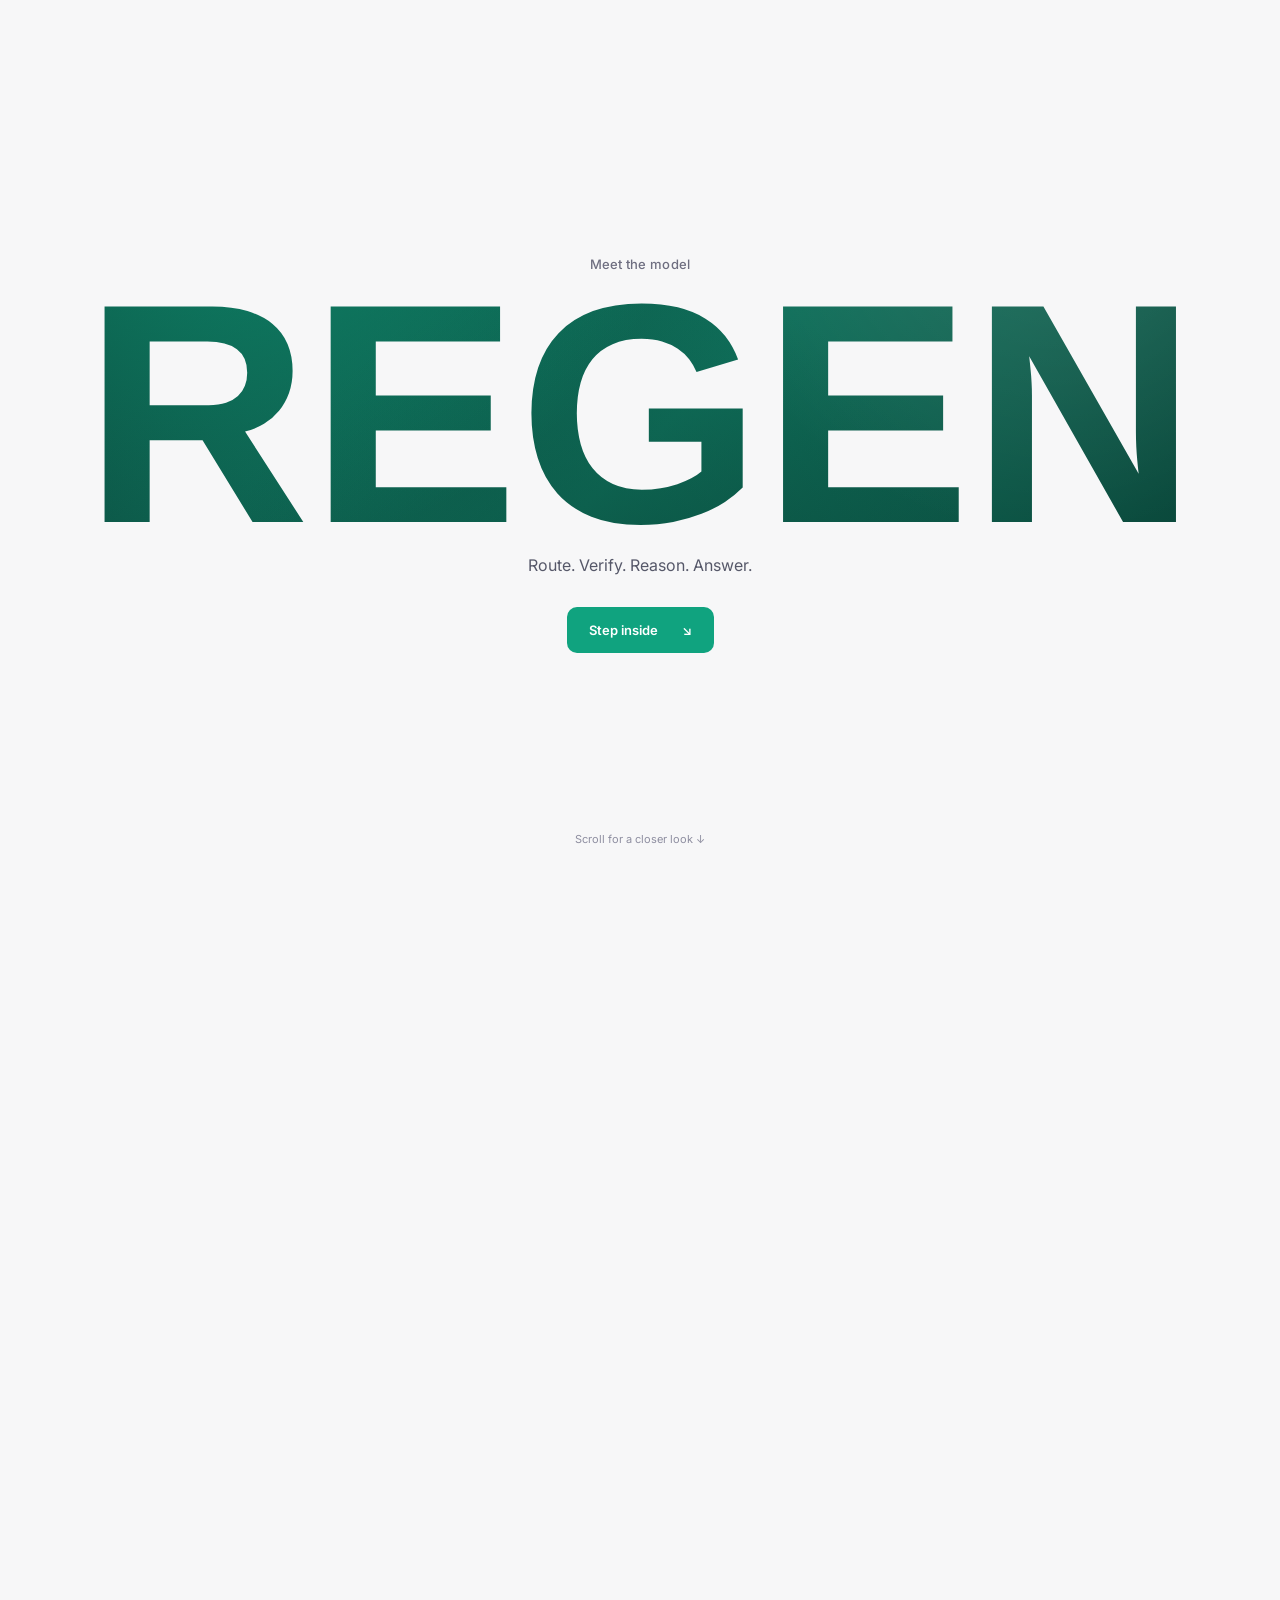
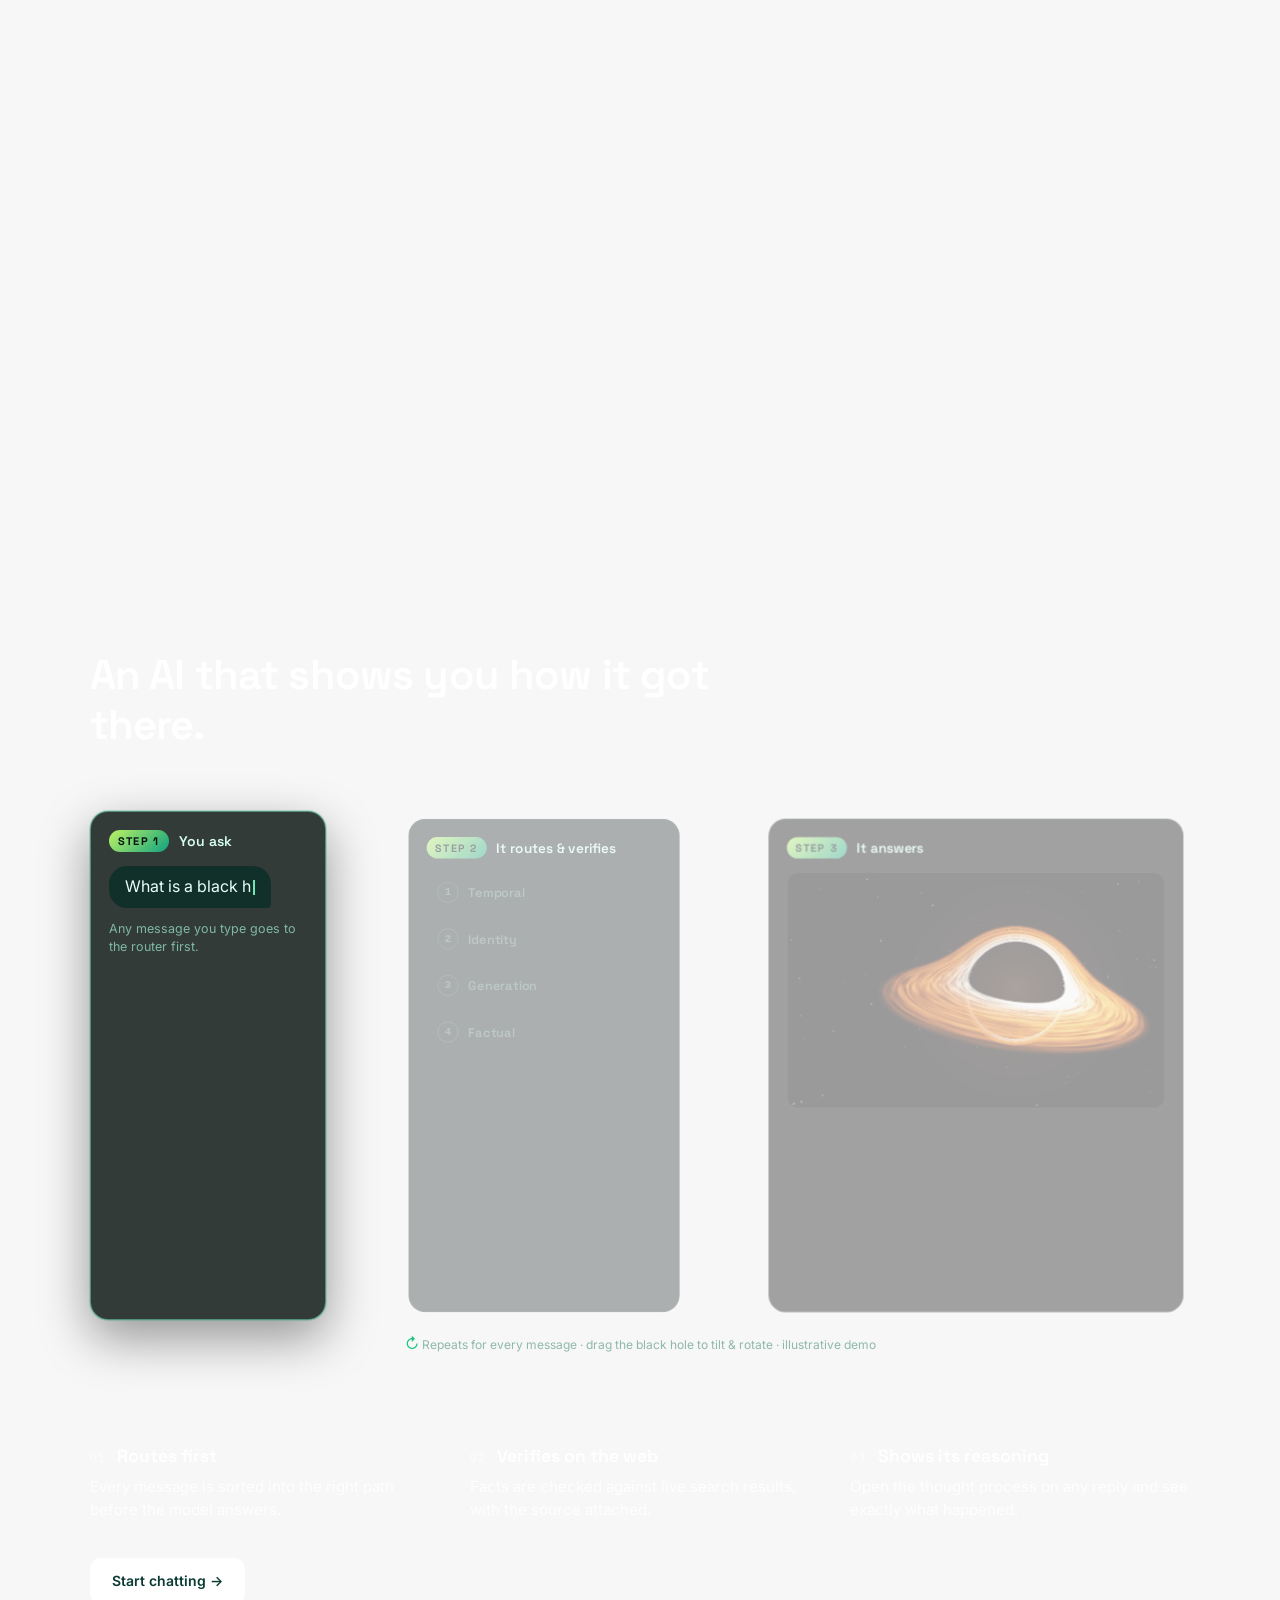
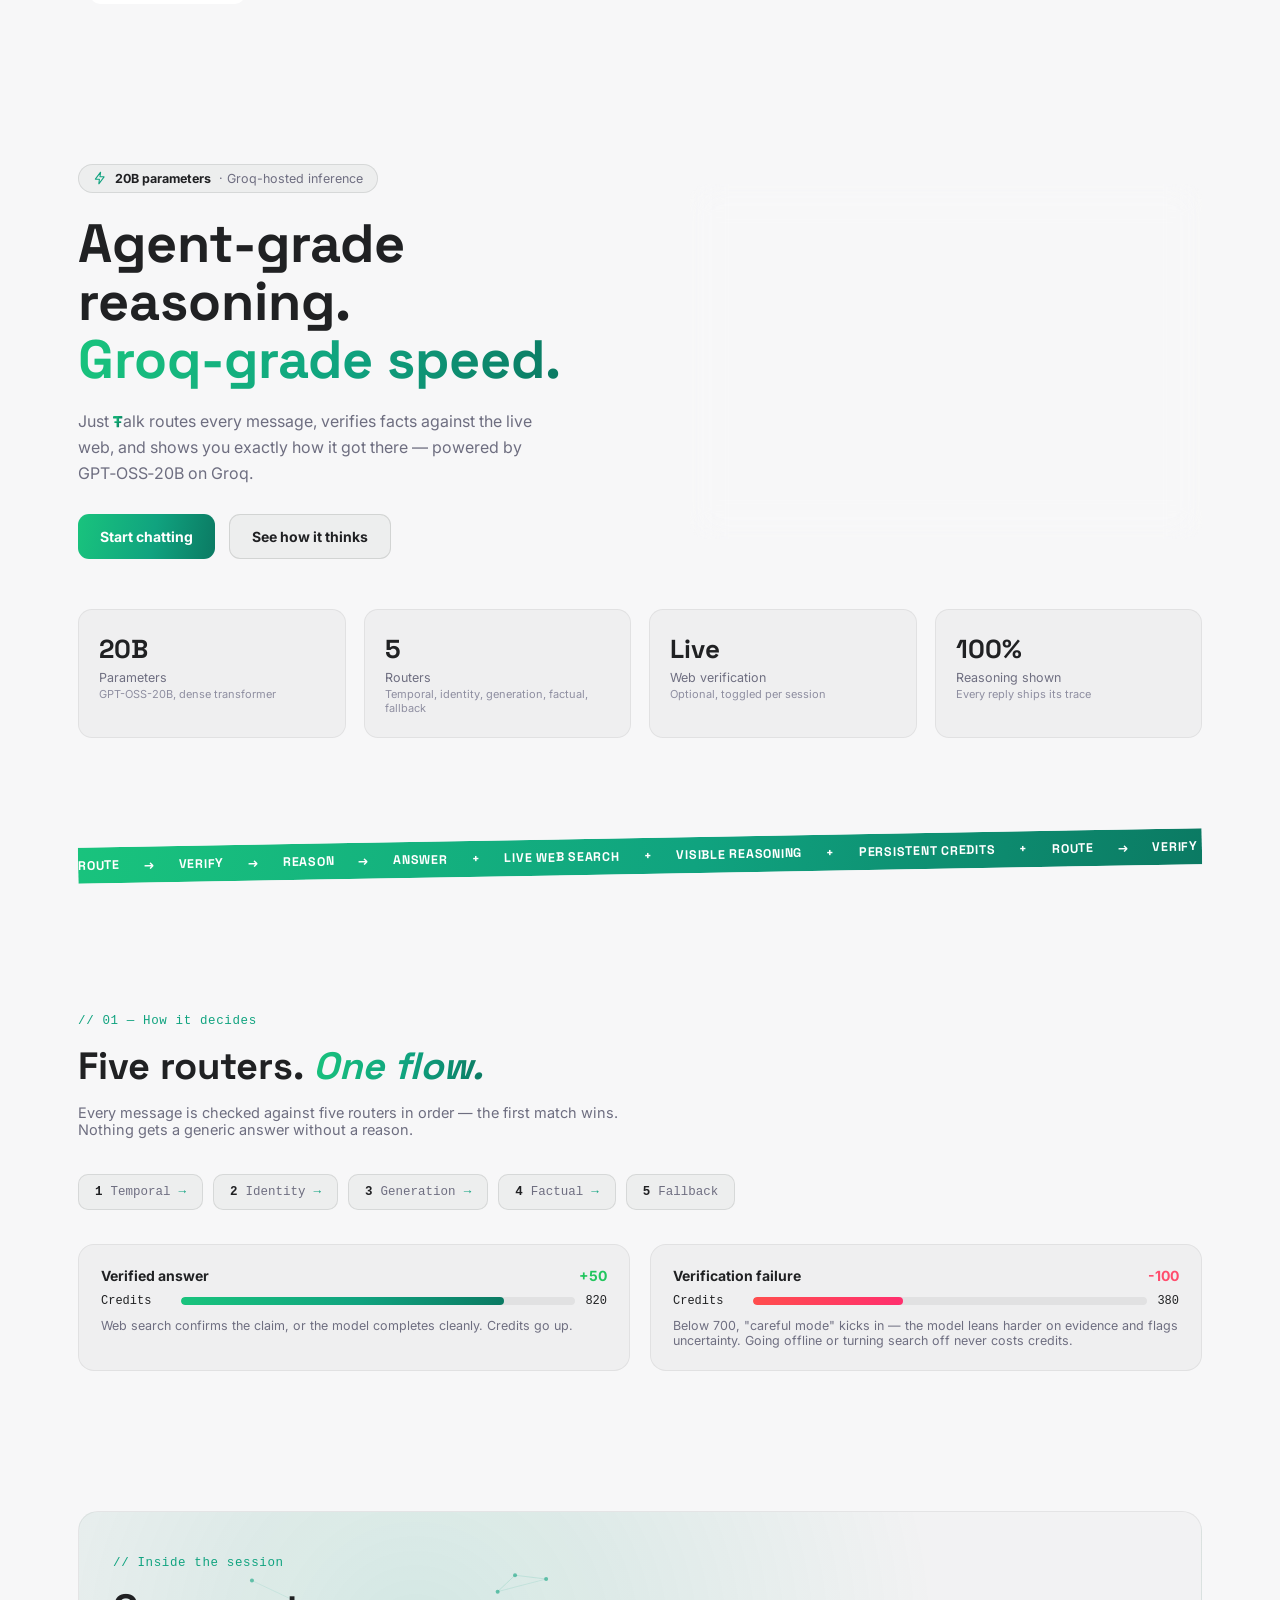
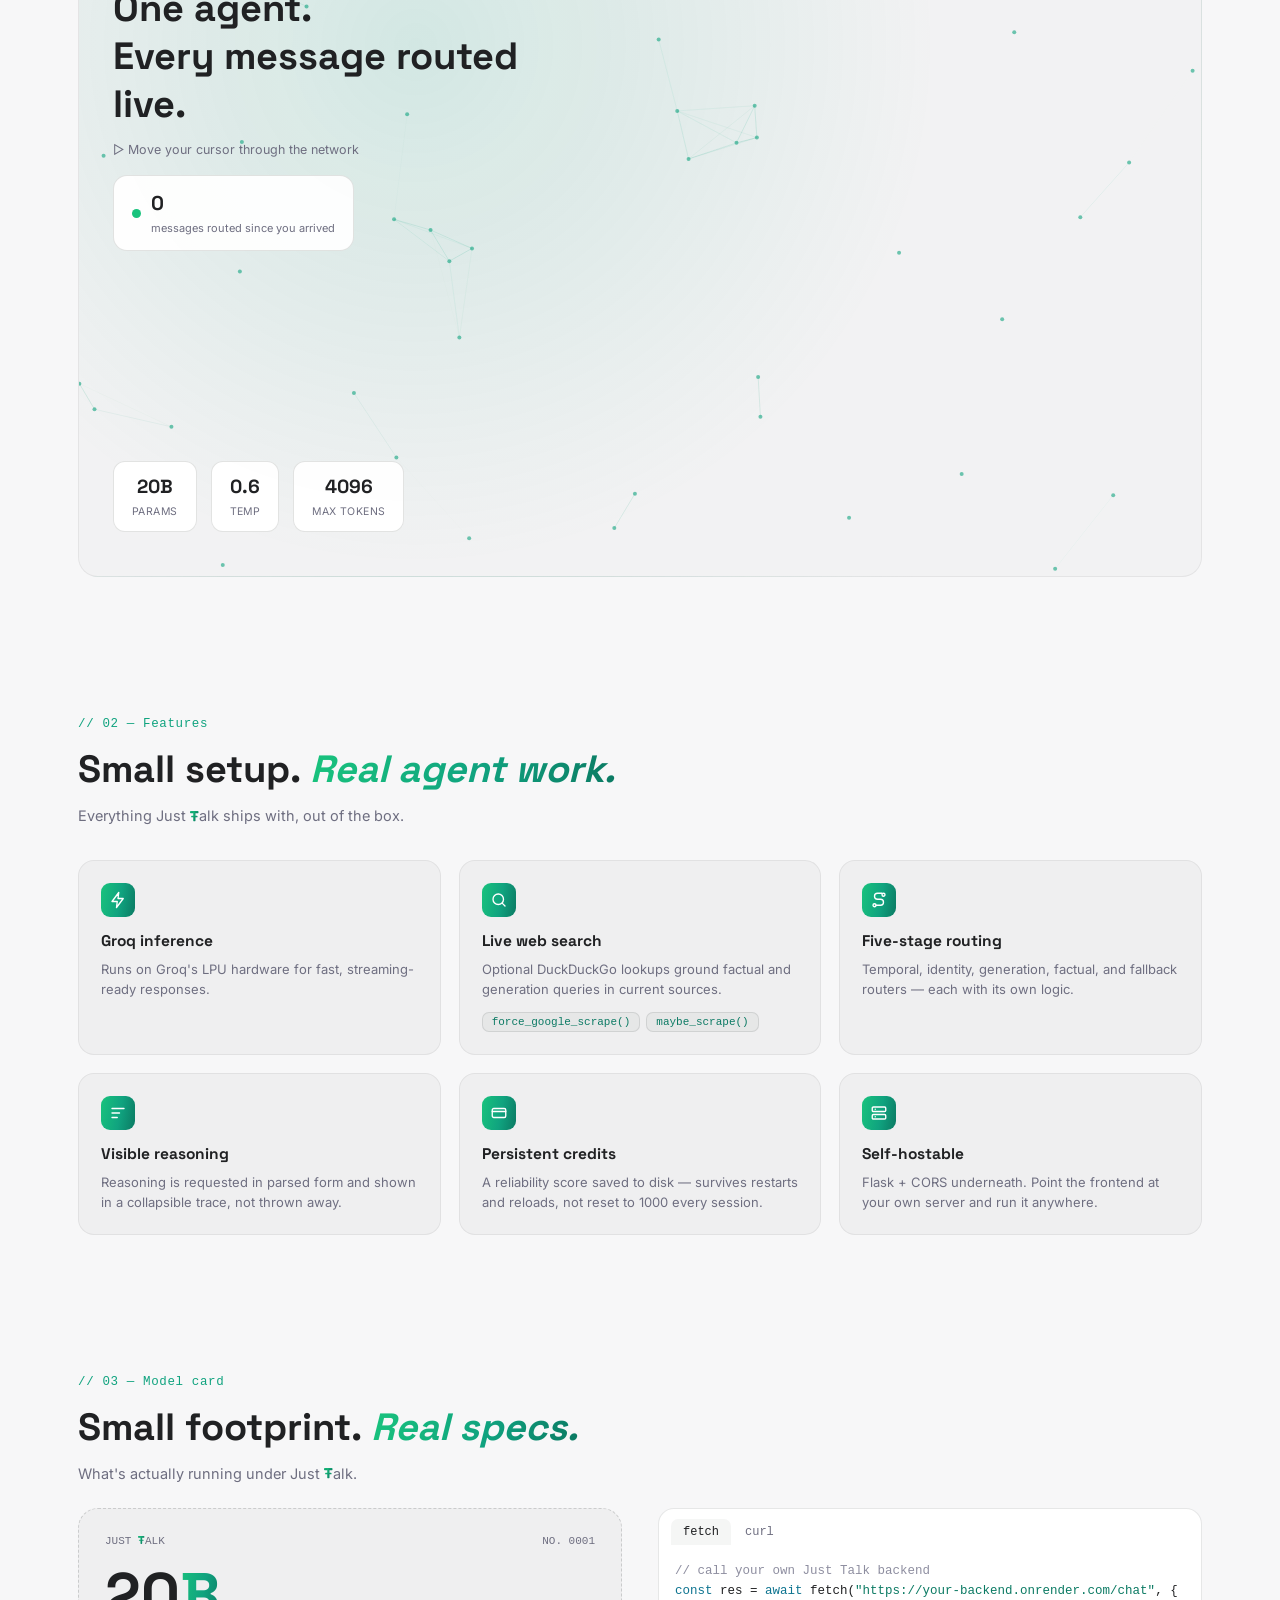
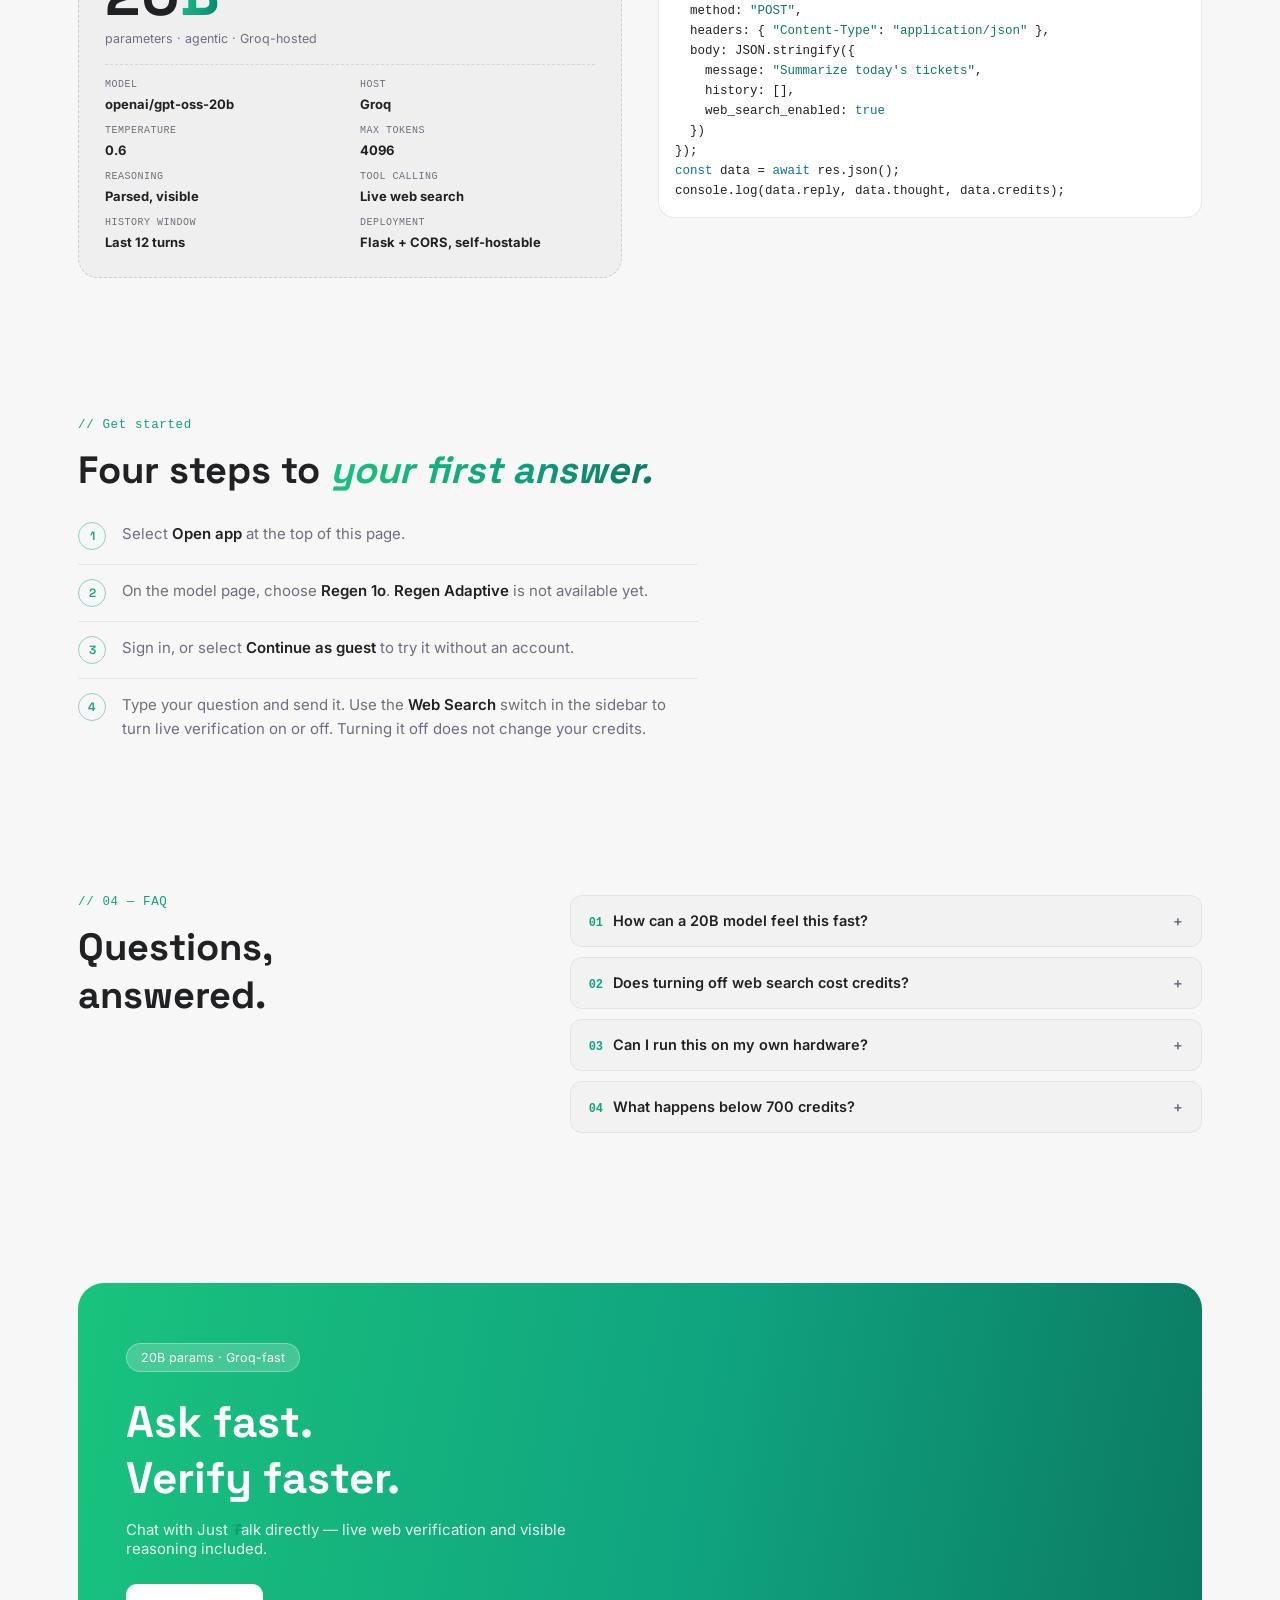
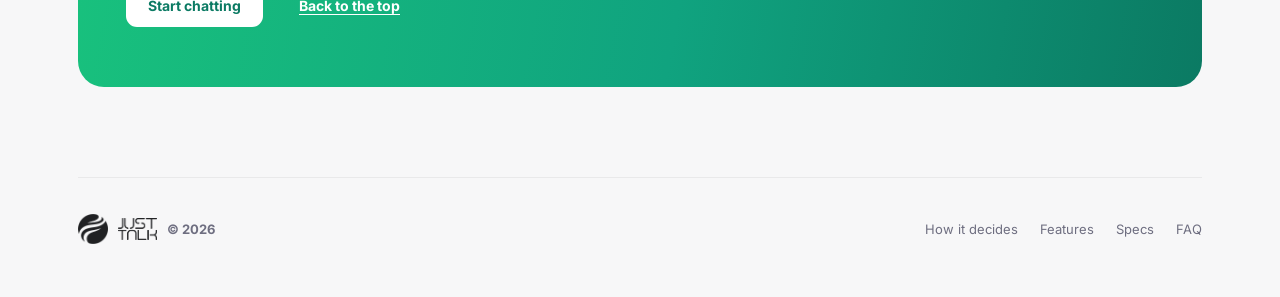
==== commit bd71daac: "Update index.html" ====
--- a/frontend/index.html
+++ b/frontend/index.html
@@ -10,10 +10,23 @@
 <link rel="icon" type="image/png" sizes="32x32" href="assets/favicon-32.png">
 <link rel="apple-touch-icon" href="assets/favicon.png">
 <link rel="stylesheet" href="index.css">
-
-
-
-
+<link rel="stylesheet" href="index-mobile.css">
+<link rel="stylesheet" href="enhance.css">
+<link rel="stylesheet" href="icons.css">
+
+
+
+
+<style>
+/* Added: starfield behind the landing page, and styles for the Get started steps */
+.main-stars { position: fixed; inset: 0; width: 100%; height: 100%; z-index: 0; pointer-events: none; }
+.wrap { position: relative; z-index: 1; }
+.start-steps { list-style: none; margin: 8px 0 0; padding: 0; counter-reset: gs; max-width: 62ch; }
+.start-steps li { counter-increment: gs; display: grid; grid-template-columns: 32px 1fr; gap: 12px; padding: 14px 0; border-bottom: 1px solid rgba(16,24,20,.07); color: var(--text-dim); font-size: 15px; line-height: 1.6; }
+.start-steps li:last-child { border-bottom: 0; }
+.start-steps li::before { content: counter(gs); width: 26px; height: 26px; border-radius: 50%; display: grid; place-items: center; font: 600 12px 'Space Grotesk', sans-serif; color: var(--pink); border: 1px solid rgba(16,163,127,.45); }
+.start-steps b { color: var(--text); font-weight: 600; }
+</style>
 </head>
 <body>
 <svg width="0" height="0" style="position:absolute" aria-hidden="true"><defs><linearGradient id="tg" x1="0" y1="0" x2="1" y2="1"><stop offset="0" style="stop-color:var(--orange)"/><stop offset="1" style="stop-color:var(--violet)"/></linearGradient><symbol id="tsym" viewBox="0 0 20 24"><g fill="url(#tg)"><rect x="0" y="0" width="20" height="5.2" rx="1.8"/><rect x="7.4" y="0" width="5.2" height="24" rx="1.8"/><rect x="2.6" y="11.2" width="14.8" height="3.4" rx="1.4"/></g></symbol></defs></svg>
@@ -30,9 +43,9 @@
       <a href="#faq">FAQ</a>
     </div>
     <button class="theme-toggle" id="themeToggle" type="button" aria-label="Switch to light mode" title="Switch theme">
-  <span class="theme-icon moon">☾</span><span class="theme-icon sun">☀</span>
+  <span class="theme-icon moon"><svg class="ic" viewBox="0 0 24 24" aria-hidden="true"><path d="M21 12.8A9 9 0 1 1 11.2 3a7 7 0 0 0 9.8 9.8z"/></svg></span><span class="theme-icon sun"><svg class="ic" viewBox="0 0 24 24" aria-hidden="true"><circle cx="12" cy="12" r="4"/><path d="M12 2v2M12 20v2M4.9 4.9l1.4 1.4M17.7 17.7l1.4 1.4M2 12h2M20 12h2M4.9 19.1l1.4-1.4M17.7 6.3l1.4-1.4"/></svg></span>
 </button>
-<a class="nav-cta" href="app.html">Launch app →</a>
+<a class="nav-cta" href="app.html">Open app</a>
   </nav>
 </header>
 
@@ -46,11 +59,11 @@
   <section class="hero">
     <div class="hero-grid">
       <div>
-        <div class="eyebrow">⚡ <b>20B parameters</b> · Groq-hosted inference</div>
+        <div class="eyebrow"><svg class="ic" viewBox="0 0 24 24" aria-hidden="true"><path d="M13 2 4 14h7l-1 8 9-12h-7z"/></svg> <b>20B parameters</b> · Groq-hosted inference</div>
         <h1>Agent-grade reasoning.<br><span class="hl">Groq-grade speed.</span></h1>
         <p class="lead">Just <svg class="tglyph" aria-hidden="true" viewBox="0 0 20 24"><use href="#tsym"/></svg>alk routes every message, verifies facts against the live web, and shows you exactly how it got there — powered by GPT‑OSS‑20B on Groq.</p>
         <div class="cta-row">
-          <a class="btn btn-solid" href="app.html">Start chatting →</a>
+          <a class="btn btn-solid" href="app.html">Start chatting</a>
           <a class="btn btn-ghost" href="#router">See how it thinks</a>
         </div>
       </div>
@@ -146,33 +159,33 @@
 
     <div class="feat-grid">
       <div class="feat-card">
-        <div class="feat-icon">⚡</div>
+        <div class="feat-icon"><svg class="ic" viewBox="0 0 24 24" aria-hidden="true"><path d="M13 2 4 14h7l-1 8 9-12h-7z"/></svg></div>
         <h3>Groq inference</h3>
         <p>Runs on Groq's LPU hardware for fast, streaming-ready responses.</p>
       </div>
       <div class="feat-card">
-        <div class="feat-icon">🔎</div>
+        <div class="feat-icon"><svg class="ic" viewBox="0 0 24 24" aria-hidden="true"><circle cx="11" cy="11" r="7"/><path d="m20 20-3.5-3.5"/></svg></div>
         <h3>Live web search</h3>
         <p>Optional DuckDuckGo lookups ground factual and generation queries in current sources.</p>
         <div class="pill-row"><span class="pill">force_google_scrape()</span><span class="pill">maybe_scrape()</span></div>
       </div>
       <div class="feat-card">
-        <div class="feat-icon">🧭</div>
+        <div class="feat-icon"><svg class="ic" viewBox="0 0 24 24" aria-hidden="true"><circle cx="6" cy="19" r="2"/><circle cx="18" cy="5" r="2"/><path d="M8 19h6a4 4 0 0 0 0-8H10a4 4 0 0 1 0-8h6"/></svg></div>
         <h3>Five-stage routing</h3>
         <p>Temporal, identity, generation, factual, and fallback routers — each with its own logic.</p>
       </div>
       <div class="feat-card">
-        <div class="feat-icon">🧠</div>
+        <div class="feat-icon"><svg class="ic" viewBox="0 0 24 24" aria-hidden="true"><path d="M4 6h16M4 12h10M4 18h7"/></svg></div>
         <h3>Visible reasoning</h3>
         <p>Reasoning is requested in parsed form and shown in a collapsible trace, not thrown away.</p>
       </div>
       <div class="feat-card">
-        <div class="feat-icon">💾</div>
+        <div class="feat-icon"><svg class="ic" viewBox="0 0 24 24" aria-hidden="true"><rect x="3" y="6" width="18" height="12" rx="2"/><path d="M3 10h18"/></svg></div>
         <h3>Persistent credits</h3>
         <p>A reliability score saved to disk — survives restarts and reloads, not reset to 1000 every session.</p>
       </div>
       <div class="feat-card">
-        <div class="feat-icon">🔓</div>
+        <div class="feat-icon"><svg class="ic" viewBox="0 0 24 24" aria-hidden="true"><rect x="3" y="4" width="18" height="6" rx="1.5"/><rect x="3" y="14" width="18" height="6" rx="1.5"/><path d="M7 7h.01M7 17h.01"/></svg></div>
         <h3>Self-hostable</h3>
         <p>Flask + CORS underneath. Point the frontend at your own server and run it anywhere.</p>
       </div>
@@ -220,6 +233,18 @@
     </div>
   </section>
 
+  <!-- ================= GET STARTED (added) ================= -->
+  <section class="block" id="start">
+    <div class="eyebrow-tag">// Get started</div>
+    <h2>Four steps to <i>your first answer.</i></h2>
+    <ol class="start-steps">
+      <li><span>Select <b>Open app</b> at the top of this page.</span></li>
+      <li><span>On the model page, choose <b>Regen 1o</b>. <b>Regen Adaptive</b> is not available yet.</span></li>
+      <li><span>Sign in, or select <b>Continue as guest</b> to try it without an account.</span></li>
+      <li><span>Type your question and send it. Use the <b>Web Search</b> switch in the sidebar to turn live verification on or off. Turning it off does not change your credits.</span></li>
+    </ol>
+  </section>
+
   <!-- ================= FAQ ================= -->
   <section class="block" id="faq">
     <div class="faq-grid">
@@ -255,7 +280,7 @@
       <h2>Ask fast.<br>Verify faster.</h2>
       <p>Chat with Just <svg class="tglyph" aria-hidden="true" viewBox="0 0 20 24"><use href="#tsym"/></svg>alk directly — live web verification and visible reasoning included.</p>
       <div class="cta-row">
-        <a class="btn btn-solid" href="app.html">Start chatting →</a>
+        <a class="btn btn-solid" href="app.html">Start chatting</a>
         <a class="btn btn-ghost" href="#top">Back to the top</a>
       </div>
     </div>
@@ -274,7 +299,51 @@
 
 <script src="index.js"></script>
 <script src="demo.js"></script>
-
-
+<script src="index-mobile.js"></script>
+
+
+<script>
+/* Added: starfield. Stars follow the current theme and stay still if reduced motion is on. */
+(function () {
+  var c = document.createElement('canvas');
+  c.className = 'main-stars';
+  c.setAttribute('aria-hidden', 'true');
+  document.body.insertBefore(c, document.body.firstChild);
+  var ctx = c.getContext('2d'), stars = [], W = 0, H = 0, t = 0;
+  var dpr = Math.min(window.devicePixelRatio || 1, 2);
+  var reduce = window.matchMedia && window.matchMedia('(prefers-reduced-motion: reduce)').matches;
+  function size() {
+    W = window.innerWidth; H = window.innerHeight;
+    c.width = W * dpr; c.height = H * dpr;
+    ctx.setTransform(dpr, 0, 0, dpr, 0, 0);
+    var n = Math.round(W * H / 9000);
+    stars = [];
+    for (var i = 0; i < n; i++) {
+      stars.push({ x: Math.random() * W, y: Math.random() * H, r: Math.random() * 1.1 + 0.3,
+                   s: Math.random() * 0.6 + 0.15, p: Math.random() * Math.PI * 2 });
+    }
+  }
+  function isDark() {
+    return document.body.classList.contains('dark-mode') || document.documentElement.getAttribute('data-theme') === 'dark';
+  }
+  function draw() {
+    ctx.clearRect(0, 0, W, H);
+    var col = isDark() ? '230,255,245' : '16,90,64';
+    t += 0.016;
+    for (var i = 0; i < stars.length; i++) {
+      var st = stars[i];
+      var a = reduce ? 0.6 : 0.3 + 0.6 * Math.abs(Math.sin(t * st.s + st.p));
+      ctx.beginPath();
+      ctx.arc(st.x, st.y, st.r, 0, Math.PI * 2);
+      ctx.fillStyle = 'rgba(' + col + ',' + a.toFixed(3) + ')';
+      ctx.fill();
+    }
+    if (!reduce) window.requestAnimationFrame(draw);
+  }
+  size();
+  draw();
+  window.addEventListener('resize', function () { size(); if (reduce) draw(); });
+})();
+</script>
 </body>
 </html>
--- a/frontend/index-mobile.css
+++ b/frontend/index-mobile.css
@@ -0,0 +1,89 @@
+/* Just Talk landing — mobile & tablet layer. Load AFTER index.css.
+   Everything is inside max-width / hover:none queries, so desktop (>1024px) is untouched
+   and the portal / shooting-star / net animations keep running exactly as before. */
+.jt-progress,.jt-dock{display:none}
+section.block{scroll-margin-top:72px}
+
+@media (max-width:1024px){
+  :root{--safe-t:env(safe-area-inset-top,0px);--safe-b:env(safe-area-inset-bottom,0px)}
+  .wrap{padding:0 clamp(16px,4vw,28px)}
+  header nav{padding:12px clamp(14px,3vw,24px);padding-top:calc(12px + var(--safe-t))}
+  .hero{padding:44px 0 24px}
+  .hero-grid{gap:34px}
+  .hero p.lead{max-width:56ch}
+  .term-body{min-height:190px;max-height:300px;overscroll-behavior:contain;-webkit-overflow-scrolling:touch}
+  .term-foot input{font-size:16px;min-height:44px}
+  .term-foot button{width:44px;height:44px}
+  section.block{padding:52px 0}
+  .marquee-wrap{margin:6px 0 44px}
+  .net-card{padding:32px 24px;min-height:340px}
+  .net-card canvas{touch-action:pan-y}
+  .net-stats{margin-top:150px}
+  .faq-item.open .faq-a{max-height:600px}   /* 220px clipped long answers on narrow screens */
+  .jt-progress{display:block;position:fixed;top:0;left:0;width:100%;height:3px;z-index:60;pointer-events:none;
+    background:var(--grad);transform-origin:0 50%;transform:scaleX(0)}
+}
+
+@media (max-width:760px){
+  .hero{padding-top:30px}
+  .hero h1{font-size:clamp(32px,9.5vw,44px)}
+  .eyebrow{font-size:11.5px;margin-bottom:16px}
+  .cta-row .btn{flex:1 1 100%;justify-content:center;min-height:48px}
+  .brand{font-size:15px}
+  .nav-cta{padding:9px 14px}
+  .stats{gap:12px;margin:34px 0}
+  .stat-card{padding:16px 14px}
+  .stat-card .num{font-size:22px}
+  .router-step{padding:8px 12px;font-size:11.5px}
+  .credit-card2{padding:18px}
+  .net-card{padding:26px 18px;border-radius:16px;min-height:320px}
+  .net-stats{margin-top:120px;gap:10px}
+  .net-pill{flex:1;min-width:0;padding:9px 14px}
+  .ticket{padding:20px}
+  .ticket-num{font-size:48px}
+  .specs-grid{gap:24px}
+  .code-panel pre{font-size:11.5px;-webkit-overflow-scrolling:touch}
+  .cta-panel{padding:38px 22px;border-radius:20px}
+  footer{flex-direction:column;text-align:center;justify-content:center;padding-bottom:calc(110px + var(--safe-b))}
+  footer .flinks{flex-wrap:wrap;justify-content:center;gap:14px 20px}
+
+  /* floating glass dock — replaces the nav links that are hidden on phones */
+  .jt-dock{display:flex;position:fixed;left:50%;bottom:calc(14px + var(--safe-b));z-index:55;gap:2px;padding:6px;
+    border-radius:22px;background:rgba(255,255,255,.84);border:1px solid rgba(16,24,20,.1);
+    -webkit-backdrop-filter:blur(18px) saturate(1.4);backdrop-filter:blur(18px) saturate(1.4);
+    box-shadow:0 14px 40px rgba(16,40,30,.22);
+    transform:translate(-50%,140%);opacity:0;pointer-events:none;
+    transition:transform .55s cubic-bezier(.16,1,.3,1),opacity .4s ease}
+  body.nav-visible .jt-dock{transform:translate(-50%,0);opacity:1;pointer-events:auto}
+  .jt-dock a{display:grid;place-items:center;align-content:center;gap:3px;min-width:54px;height:50px;border-radius:16px;
+    font:600 10.5px/1 Inter,sans-serif;color:var(--text-dim);transition:color .2s,background .25s,transform .15s}
+  .jt-dock a:active{transform:scale(.92)}
+  .jt-dock svg{width:19px;height:19px;fill:none;stroke:currentColor;stroke-width:1.9;stroke-linecap:round;stroke-linejoin:round}
+  .jt-dock a.on{color:#fff;background:var(--grad)}
+  .jt-dock a.go{color:var(--pink)}
+  body.dark-mode .jt-dock{background:rgba(4,14,11,.86);border-color:rgba(117,255,191,.2);box-shadow:0 14px 40px rgba(0,0,0,.5)}
+  body.dark-mode .jt-dock a.on{color:#03130f}
+}
+@media (max-width:420px){
+  .ticket-rows{grid-template-columns:1fr}
+  .stat-card .sub{display:none}
+}
+
+/* touch devices: no sticky hover states, tactile press feedback instead */
+@media (hover:none){
+  .feat-card:hover,.theme-toggle:hover{transform:none}
+  .btn:active,.nav-cta:active,.feat-card:active{transform:scale(.97)}
+  .faq-q{min-height:48px;-webkit-tap-highlight-color:transparent}
+}
+
+/* portal "step inside" copy: keep it inside one screen on small / landscape phones */
+@media (max-width:600px){
+  #regen-portal .rp-copy{gap:1.1rem}
+  #regen-portal .rp-feats{gap:1rem}
+  #regen-portal .rp-feat p{font-size:.88rem}
+}
+@media (max-height:560px) and (orientation:landscape){
+  #regen-portal .rp-copy h2{font-size:1.3rem}
+  #regen-portal .rp-feats{grid-template-columns:repeat(3,minmax(0,1fr));gap:1rem}
+  #regen-portal .rp-feat p{font-size:.8rem}
+}
--- a/frontend/icons.css
+++ b/frontend/icons.css
@@ -0,0 +1,8 @@
+/* Custom line-icon set (replaces emoji / unicode glyph icons). Load after the main stylesheet. */
+.ic{width:1em;height:1em;flex-shrink:0;fill:none;stroke:currentColor;stroke-width:1.8;stroke-linecap:round;stroke-linejoin:round;vertical-align:-.14em}
+.feat-icon .ic{width:18px;height:18px}
+.feat-card .feat-icon{color:#fff}
+body.dark-mode .feat-card .feat-icon{color:#03130f}
+.eyebrow .ic{width:14px;height:14px;color:var(--pink)}
+.side-link .ic{width:16px;height:16px}
+.new-chat-btn .ic{width:16px;height:16px;margin-right:8px;vertical-align:-3px}
